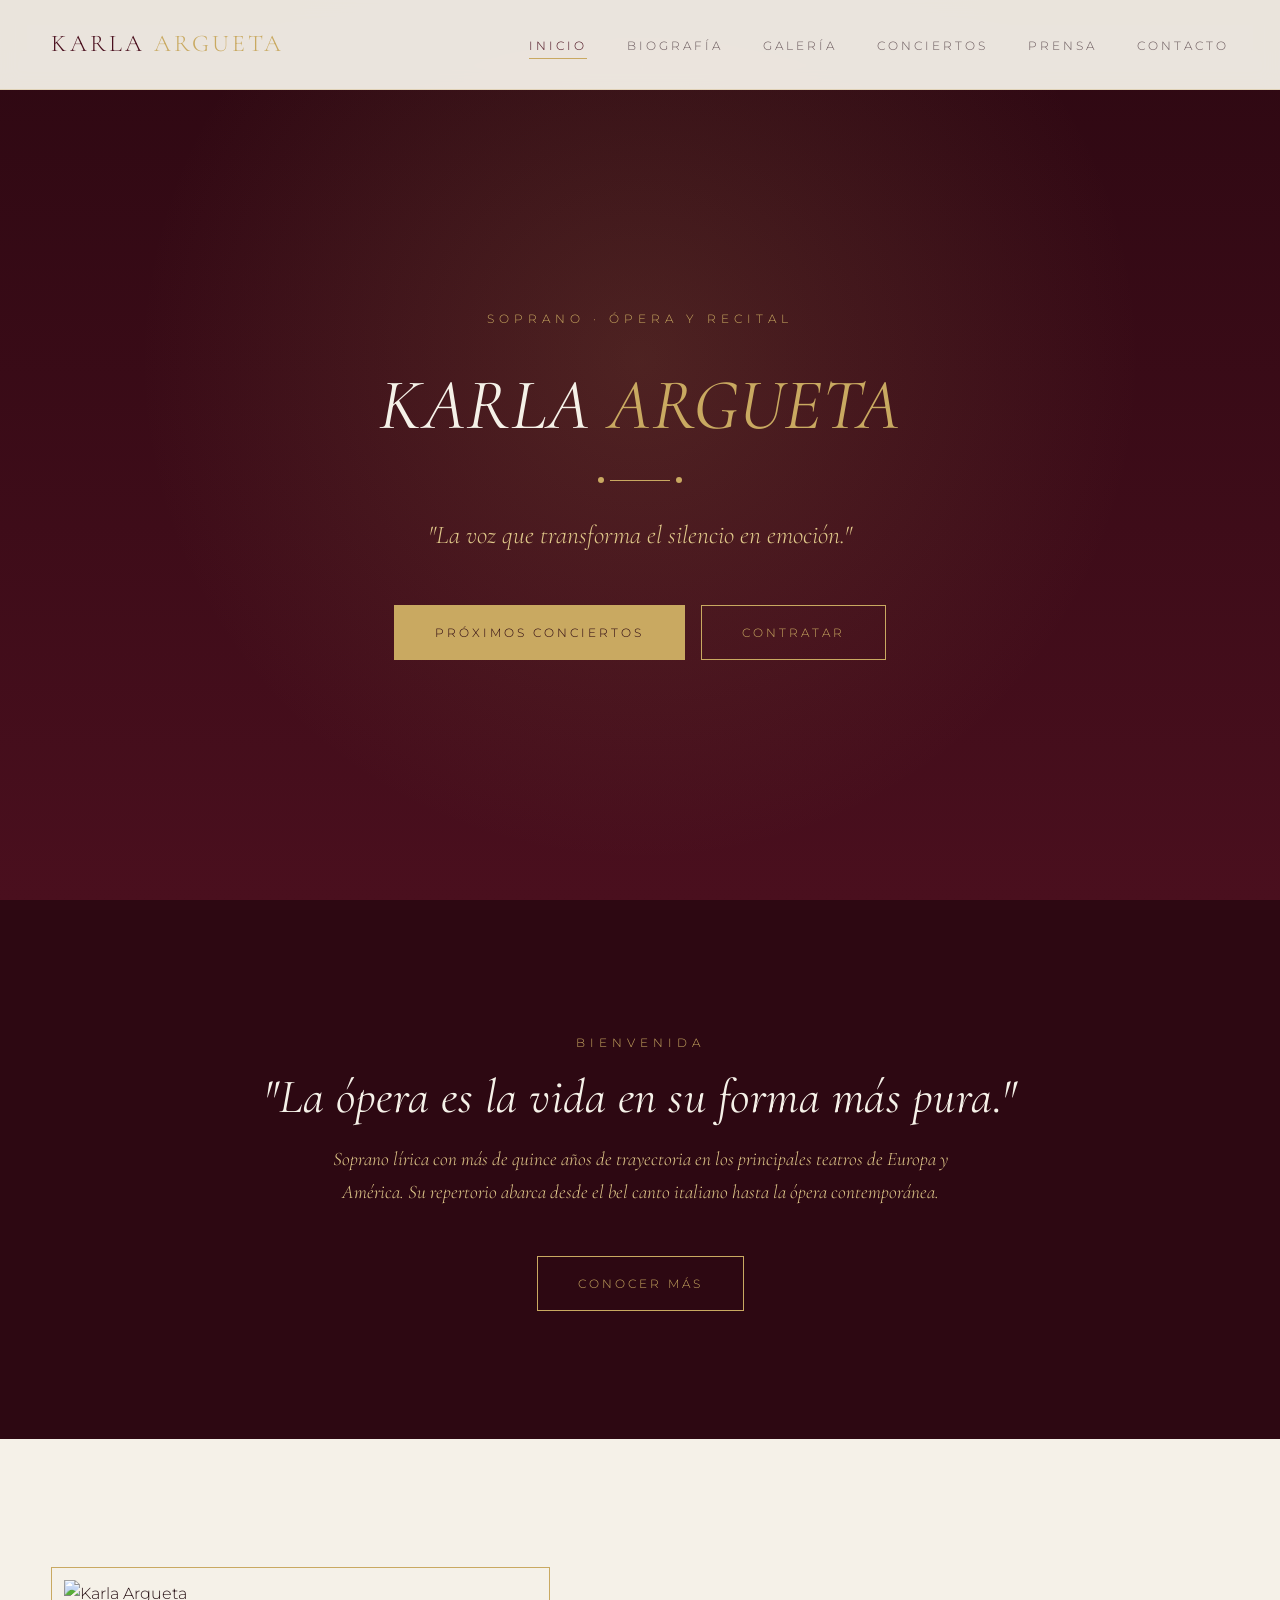
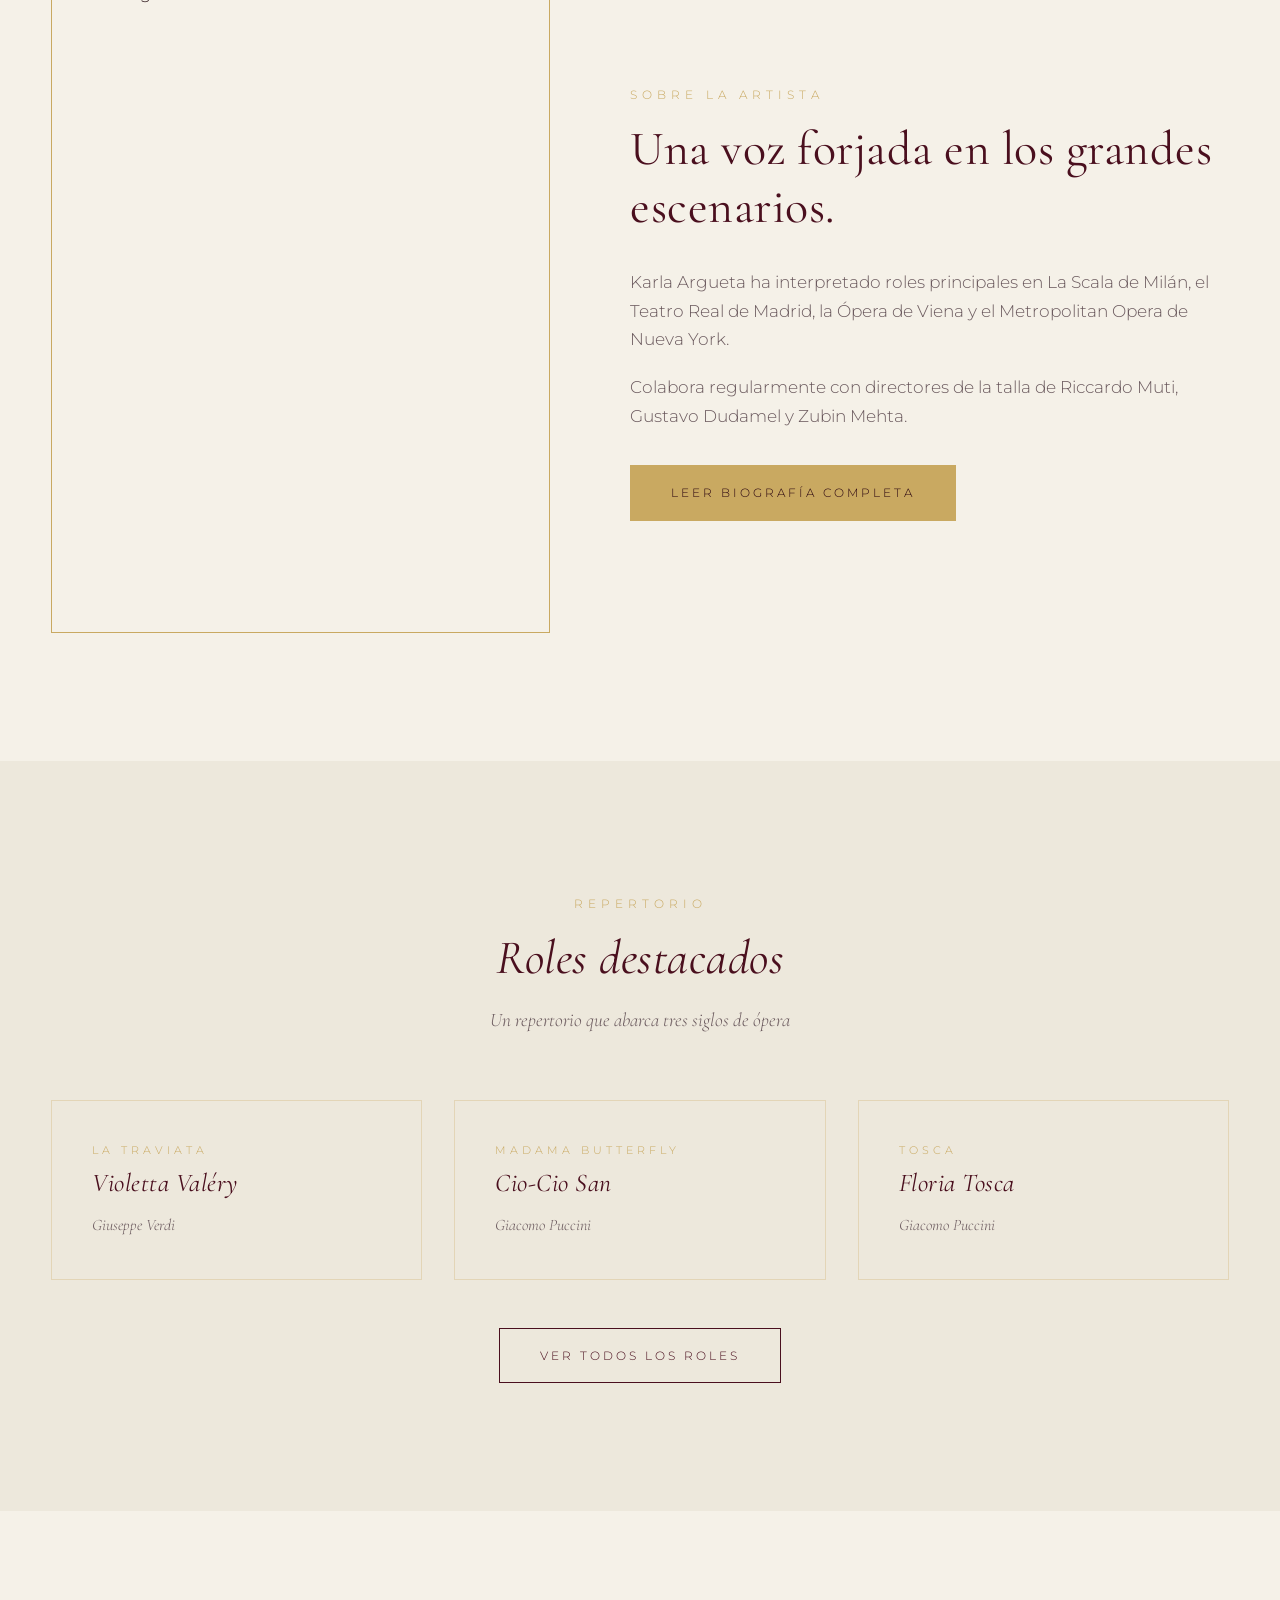
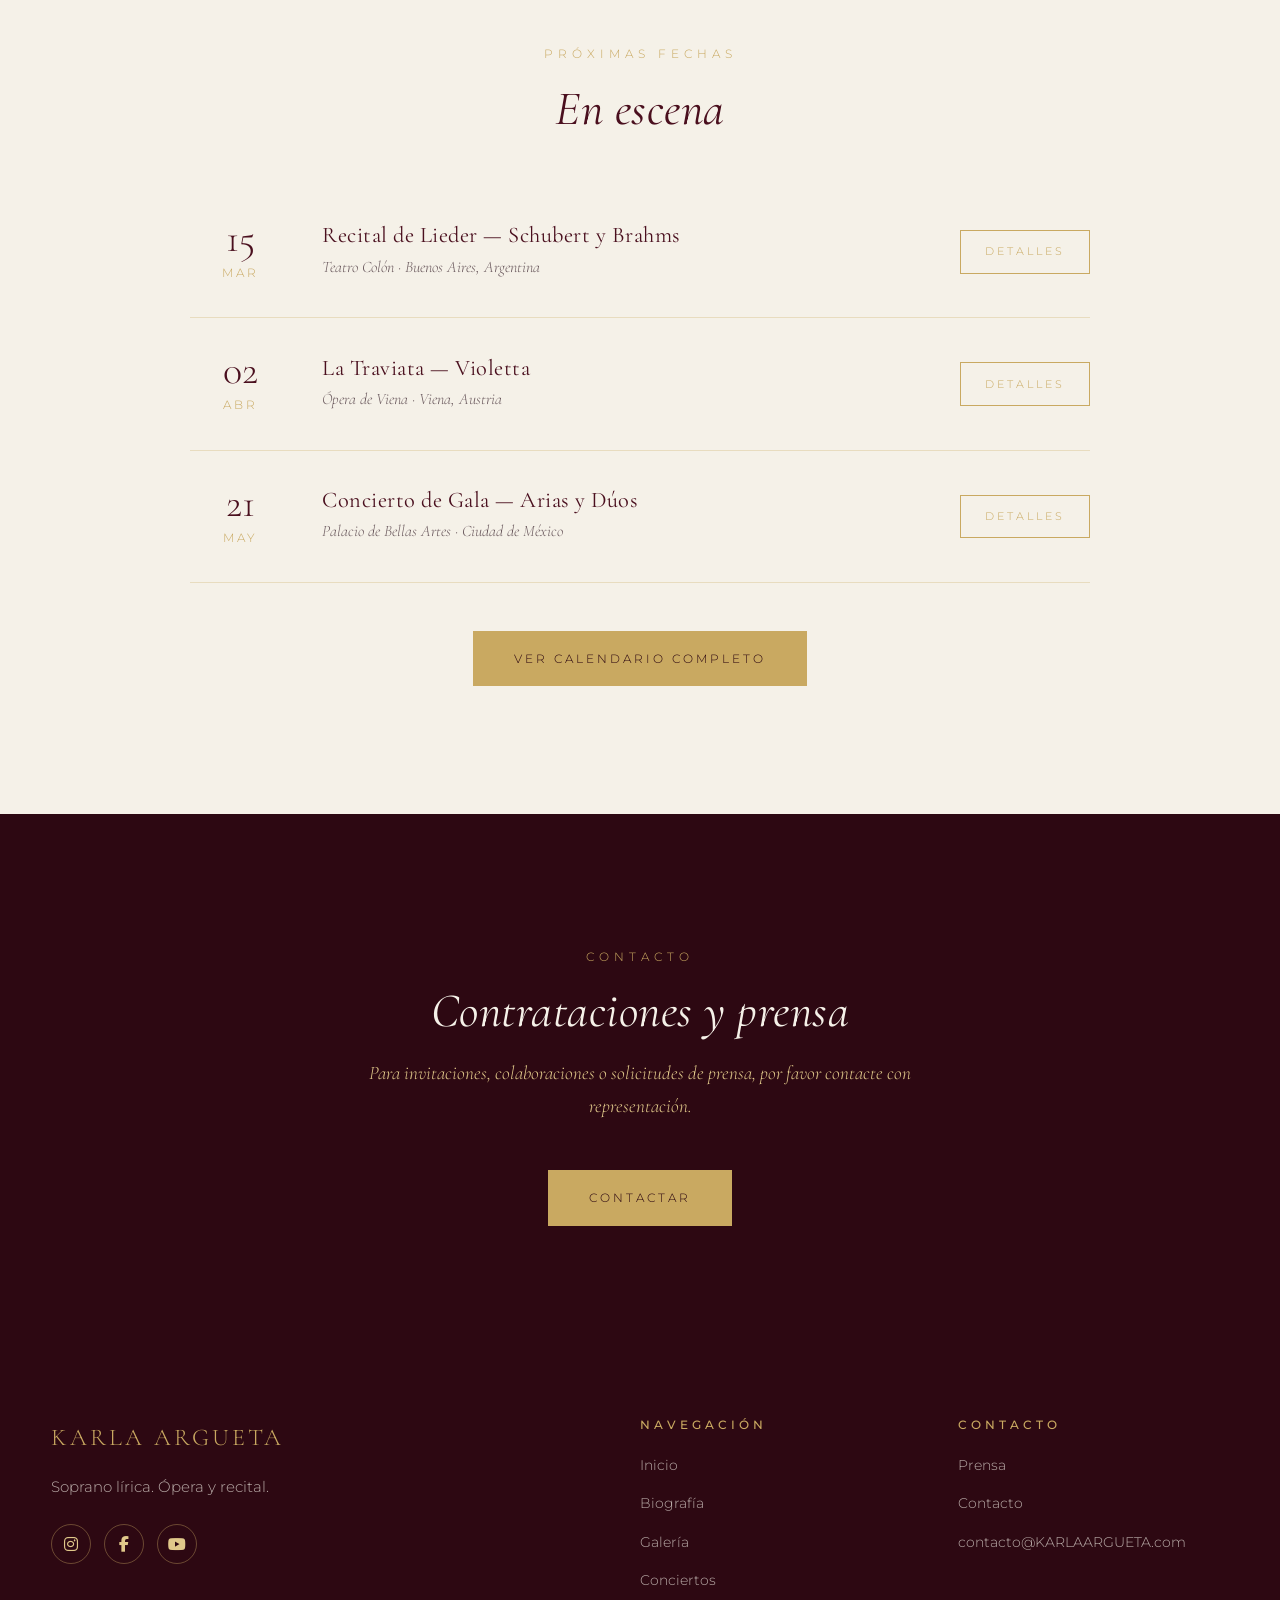
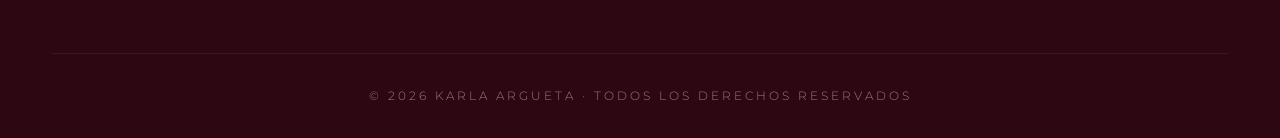
==== index.html @ 6926a030 "started draft for design chosen by client" ====
<!doctype html>
<html lang="es">
  <head>
    <meta charset="UTF-8" />
    <meta name="viewport" content="width=device-width, initial-scale=1.0" />
    <title>Karla Argueta — Soprano</title>
    <meta
      name="description"
      content="Sitio oficial de Karla Argueta, soprano lírica. Biografía, próximos conciertos, galería y contacto."
    />
    <link
      rel="icon"
      href="data:image/svg+xml,%3Csvg xmlns='http://www.w3.org/2000/svg' viewBox='0 0 100 100'%3E%3Ctext y='.9em' font-size='90'%3E🎭%3C/text%3E%3C/svg%3E"
    />
    <link rel="preconnect" href="https://fonts.googleapis.com" />
    <link rel="preconnect" href="https://fonts.gstatic.com" crossorigin />
    <link
      href="https://fonts.googleapis.com/css2?family=Cormorant+Garamond:ital,wght@0,300;0,400;0,500;0,600;1,400&family=Montserrat:wght@300;400;500;600&display=swap"
      rel="stylesheet"
    />
    <link
      rel="stylesheet"
      href="https://cdnjs.cloudflare.com/ajax/libs/font-awesome/6.5.1/css/all.min.css"
    />
    <link rel="stylesheet" href="/css/style.css" />
  </head>
  <body>
    <header class="header" id="header">
      <div class="container header-inner">
        <a href="index.html" class="logo">
          KARLA
          <span>ARGUETA</span>
        </a>
        <nav class="nav" id="nav">
          <ul>
            <li><a href="index.html" class="active">Inicio</a></li>
            <li><a href="biography.html">Biografía</a></li>
            <li><a href="gallery.html">Galería</a></li>
            <li><a href="concerts.html">Conciertos</a></li>
            <li><a href="press.html">Prensa</a></li>
            <li><a href="contact.html">Contacto</a></li>
          </ul>
        </nav>
        <button class="hamburger" id="hamburger" aria-label="Menú">
          <span></span>
          <span></span>
          <span></span>
        </button>
      </div>
    </header>

    <section class="hero">
      <div class="hero-content">
        <span class="eyebrow">Soprano · Ópera y Recital</span>
        <h1>
          KARLA
          <span>ARGUETA</span>
        </h1>
        <div class="divider"></div>
        <p class="tagline">"La voz que transforma el silencio en emoción."</p>
        <div class="hero-buttons">
          <a href="concerts.html" class="btn btn-primary">
            Próximos conciertos
          </a>
          <a href="contact.html" class="btn btn-outline">Contratar</a>
        </div>
      </div>
    </section>

    <section class="section section-dark">
      <div class="container">
        <div style="text-align: center;">
          <span class="eyebrow fade-in">Bienvenida</span>
          <h2
            class="section-title fade-in"
            style="color: var(--cream); font-style: italic;"
          >
            "La ópera es la vida en su forma más pura."
          </h2>
          <p
            class="section-subtitle fade-in"
            style="color: var(--gold-light); margin: 1rem auto 3rem;"
          >
            Soprano lírica con más de quince años de trayectoria en los
            principales teatros de Europa y América. Su repertorio abarca desde
            el bel canto italiano hasta la ópera contemporánea.
          </p>
          <a href="biography.html" class="btn btn-outline fade-in">
            Conocer más
          </a>
        </div>
      </div>
    </section>

    <section class="section">
      <div class="container bio-grid">
        <div class="bio-photo fade-in">
          <img src="/images/opera/KARLA-portrait.jpg" alt="Karla Argueta" />
        </div>
        <div class="bio-text fade-in">
          <span class="eyebrow">Sobre la artista</span>
          <h2>Una voz forjada en los grandes escenarios.</h2>
          <p>
            Karla Argueta ha interpretado roles principales en La Scala de
            Milán, el Teatro Real de Madrid, la Ópera de Viena y el Metropolitan
            Opera de Nueva York.
          </p>
          <p>
            Colabora regularmente con directores de la talla de Riccardo Muti,
            Gustavo Dudamel y Zubin Mehta.
          </p>
          <a
            href="biography.html"
            class="btn btn-primary"
            style="margin-top: 1rem;"
          >
            Leer biografía completa
          </a>
        </div>
      </div>
    </section>

    <section class="section section-alt">
      <div class="container">
        <div style="text-align: center;">
          <span class="eyebrow fade-in">Repertorio</span>
          <h2
            class="section-title fade-in"
            style="color: var(--wine); font-style: italic;"
          >
            Roles destacados
          </h2>
          <p class="section-subtitle fade-in" style="margin: 1rem auto 4rem;">
            Un repertorio que abarca tres siglos de ópera
          </p>
        </div>
        <div class="roles-grid">
          <div class="role-card fade-in" style="background: transparent;">
            <div class="opera">La Traviata</div>
            <h3 style="color: var(--wine);">Violetta Valéry</h3>
            <div class="composer" style="color: var(--text-dim);">
              Giuseppe Verdi
            </div>
          </div>
          <div class="role-card fade-in" style="background: transparent;">
            <div class="opera">Madama Butterfly</div>
            <h3 style="color: var(--wine);">Cio-Cio San</h3>
            <div class="composer" style="color: var(--text-dim);">
              Giacomo Puccini
            </div>
          </div>
          <div class="role-card fade-in" style="background: transparent;">
            <div class="opera">Tosca</div>
            <h3 style="color: var(--wine);">Floria Tosca</h3>
            <div class="composer" style="color: var(--text-dim);">
              Giacomo Puccini
            </div>
          </div>
        </div>
        <div style="text-align: center; margin-top: 3rem;">
          <a
            href="biography.html"
            class="btn btn-outline"
            style="color: var(--wine); border-color: var(--wine);"
          >
            Ver todos los roles
          </a>
        </div>
      </div>
    </section>

    <section class="section">
      <div class="container">
        <div style="text-align: center;">
          <span class="eyebrow fade-in">Próximas fechas</span>
          <h2
            class="section-title fade-in"
            style="color: var(--wine); font-style: italic;"
          >
            En escena
          </h2>
        </div>
        <div class="concert-list" style="margin-top: 3rem;">
          <div class="concert-item fade-in">
            <div class="concert-date">
              <span class="day">15</span>
              <span class="month">Mar</span>
            </div>
            <div class="concert-info">
              <h3>Recital de Lieder — Schubert y Brahms</h3>
              <div class="venue">Teatro Colón · Buenos Aires, Argentina</div>
            </div>
            <a href="concerts.html" class="btn btn-outline">Detalles</a>
          </div>
          <div class="concert-item fade-in">
            <div class="concert-date">
              <span class="day">02</span>
              <span class="month">Abr</span>
            </div>
            <div class="concert-info">
              <h3>La Traviata — Violetta</h3>
              <div class="venue">Ópera de Viena · Viena, Austria</div>
            </div>
            <a href="concerts.html" class="btn btn-outline">Detalles</a>
          </div>
          <div class="concert-item fade-in">
            <div class="concert-date">
              <span class="day">21</span>
              <span class="month">May</span>
            </div>
            <div class="concert-info">
              <h3>Concierto de Gala — Arias y Dúos</h3>
              <div class="venue">
                Palacio de Bellas Artes · Ciudad de México
              </div>
            </div>
            <a href="concerts.html" class="btn btn-outline">Detalles</a>
          </div>
        </div>
        <div style="text-align: center; margin-top: 3rem;">
          <a href="concerts.html" class="btn btn-primary">
            Ver calendario completo
          </a>
        </div>
      </div>
    </section>

    <section class="section section-dark">
      <div class="container" style="text-align: center;">
        <span class="eyebrow fade-in">Contacto</span>
        <h2
          class="section-title fade-in"
          style="color: var(--cream); font-style: italic;"
        >
          Contrataciones y prensa
        </h2>
        <p
          class="section-subtitle fade-in"
          style="color: var(--gold-light); margin: 1rem auto 3rem;"
        >
          Para invitaciones, colaboraciones o solicitudes de prensa, por favor
          contacte con representación.
        </p>
        <a href="contact.html" class="btn btn-primary fade-in">Contactar</a>
      </div>
    </section>

    <footer class="footer">
      <div class="container">
        <div class="footer-grid">
          <div class="footer-brand">
            <a href="index.html" class="logo">
              KARLA
              <span>ARGUETA</span>
            </a>
            <p>Soprano lírica. Ópera y recital.</p>
            <div class="social-icons">
              <a href="#" aria-label="Instagram">
                <i class="fab fa-instagram"></i>
              </a>
              <a href="#" aria-label="Facebook">
                <i class="fab fa-facebook-f"></i>
              </a>
              <a href="#" aria-label="YouTube">
                <i class="fab fa-youtube"></i>
              </a>
            </div>
          </div>
          <div>
            <h4>Navegación</h4>
            <ul class="footer-links">
              <li><a href="index.html">Inicio</a></li>
              <li><a href="biography.html">Biografía</a></li>
              <li><a href="gallery.html">Galería</a></li>
              <li><a href="concerts.html">Conciertos</a></li>
            </ul>
          </div>
          <div>
            <h4>Contacto</h4>
            <ul class="footer-links">
              <li><a href="press.html">Prensa</a></li>
              <li><a href="contact.html">Contacto</a></li>
              <li>
                <a href="mailto:contacto@KARLAARGUETA.com">
                  contacto@KARLAARGUETA.com
                </a>
              </li>
            </ul>
          </div>
        </div>
        <div class="footer-bottom">
          © 2026 Karla Argueta · Todos los derechos reservados
        </div>
      </div>
    </footer>

    <script src="/js/script.js"></script>
  </body>
</html>
---- css/style.css ----
/* ---------- Reset & Base ---------- */
*,
*::before,
*::after {
  box-sizing: border-box;
  margin: 0;
  padding: 0;
}
:root {
  --wine: #4a0f1e;
  --wine-dark: #2d0812;
  --wine-light: #6b1b2c;
  --gold: #c9a961;
  --gold-light: #e0c88a;
  --cream: #f5f1e8;
  --cream-alt: #ede8dc;
  --text: #2a1418;
  --text-dim: #6b5a5e;
  --serif: "Cormorant Garamond", Georgia, serif;
  --sans: "Montserrat", sans-serif;
  --max: 1200px;
  --transition: 0.4s cubic-bezier(0.2, 0.7, 0.2, 1);
}
html {
  scroll-behavior: smooth;
}
body {
  font-family: var(--sans);
  color: var(--text);
  background: var(--cream);
  line-height: 1.7;
  font-weight: 300;
  overflow-x: hidden;
  -webkit-font-smoothing: antialiased;
}
h1,
h2,
h3,
h4 {
  font-family: var(--serif);
  font-weight: 400;
  letter-spacing: 0.5px;
  line-height: 1.2;
}
h1 {
  font-size: clamp(2.5rem, 6vw, 4.5rem);
}
h2 {
  font-size: clamp(2rem, 4vw, 3rem);
}
h3 {
  font-size: clamp(1.3rem, 2vw, 1.6rem);
}
a {
  color: inherit;
  text-decoration: none;
}
img {
  max-width: 100%;
  display: block;
}
button {
  font-family: inherit;
  cursor: pointer;
  border: none;
  background: none;
  color: inherit;
} /* ---------- Utilities ---------- */
.container {
  width: 92%;
  max-width: var(--max);
  margin: 0 auto;
}
.gold {
  color: var(--gold);
}
.eyebrow {
  font-family: var(--sans);
  font-size: 0.75rem;
  letter-spacing: 5px;
  text-transform: uppercase;
  color: var(--gold);
  margin-bottom: 1rem;
  display: inline-block;
}
.section-title {
  margin-bottom: 1rem;
}
.section-subtitle {
  color: var(--text-dim);
  max-width: 640px;
  margin-bottom: 3rem;
  font-family: var(--serif);
  font-style: italic;
  font-size: 1.2rem;
} /* ---------- Buttons
---------- */
.btn {
  display: inline-block;
  padding: 1rem 2.5rem;
  font-family: var(--sans);
  font-size: 0.78rem;
  letter-spacing: 3px;
  text-transform: uppercase;
  transition: all var(--transition);
  border: 1px solid var(--gold);
  cursor: pointer;
}
.btn-primary {
  background: var(--gold);
  color: var(--wine-dark);
}
.btn-primary:hover {
  background: transparent;
  color: var(--gold);
}
.btn-outline {
  color: var(--gold);
  background: transparent;
}
.btn-outline:hover {
  background: var(--gold);
  color: var(--wine-dark);
}
.btn-sm {
  padding: 0.7rem 1.5rem;
  font-size: 0.7rem;
  letter-spacing: 2px;
} /* ---------- Header
---------- */
.header {
  position: fixed;
  top: 0;
  left: 0;
  right: 0;
  z-index: 100;
  padding: 1.5rem 0;
  background: rgba(245, 241, 232, 0.95);
  backdrop-filter: blur(10px);
  border-bottom: 1px solid rgba(201, 169, 97, 0.3);
  transition: all var(--transition);
}
.header.scrolled {
  padding: 1rem 0;
  box-shadow: 0 2px 20px rgba(74, 15, 30, 0.1);
}
.header-inner {
  display: flex;
  justify-content: space-between;
  align-items: center;
  gap: 2rem;
}
.logo {
  font-family: var(--serif);
  font-size: 1.5rem;
  color: var(--wine);
  letter-spacing: 3px;
  flex-shrink: 0;
}
.logo span {
  color: var(--gold);
}
.nav ul {
  display: flex;
  gap: 2.5rem;
  list-style: none;
  align-items: center;
}
.nav a {
  font-size: 0.75rem;
  letter-spacing: 3px;
  text-transform: uppercase;
  color: var(--text-dim);
  transition: color var(--transition);
  position: relative;
}
.nav a:hover,
.nav a.active {
  color: var(--wine);
}
.nav a.active::after {
  content: "";
  position: absolute;
  bottom: -6px;
  left: 0;
  right: 0;
  height: 1px;
  background: var(--gold);
}
.hamburger {
  display: none;
  flex-direction: column;
  gap: 5px;
  padding: 0.5rem;
  z-index: 110;
}
.hamburger span {
  width: 26px;
  height: 2px;
  background: var(--wine);
  transition: all var(--transition);
}
.hamburger.open span:nth-child(1) {
  transform: translateY(7px) rotate(45deg);
}
.hamburger.open span:nth-child(2) {
  opacity: 0;
}
.hamburger.open span:nth-child(3) {
  transform: translateY(-7px) rotate(-45deg);
} /* ---------- Hero ---------- */
.hero {
  min-height: 100vh;
  display: flex;
  align-items: center;
  justify-content: center;
  text-align: center;
  position: relative;
  overflow: hidden;
  background: linear-gradient(180deg, var(--wine-dark) 0%, var(--wine) 100%);
  padding: 8rem 2rem 4rem;
}
.hero::before {
  content: "";
  position: absolute;
  inset: 0;
  background-image: radial-gradient(
    circle at 50% 40%,
    rgba(201, 169, 97, 0.15) 0%,
    transparent 60%
  );
}
.hero-content {
  position: relative;
  z-index: 2;
  max-width: 900px;
  color: var(--cream);
}
.hero .eyebrow {
  margin-bottom: 2rem;
}
.hero h1 {
  color: var(--cream);
  margin-bottom: 1.5rem;
  font-style: italic;
}
.hero h1 span {
  color: var(--gold);
}
.hero .tagline {
  font-family: var(--serif);
  font-style: italic;
  font-size: clamp(1.2rem, 2vw, 1.6rem);
  color: var(--gold-light);
  margin-bottom: 3rem;
}
.divider {
  width: 60px;
  height: 1px;
  background: var(--gold);
  margin: 2rem auto;
  position: relative;
}
.divider::before,
.divider::after {
  content: "";
  position: absolute;
  top: -3px;
  width: 6px;
  height: 6px;
  background: var(--gold);
  border-radius: 50%;
}
.divider::before {
  left: -12px;
}
.divider::after {
  right: -12px;
}
.hero-buttons {
  display: flex;
  gap: 1rem;
  justify-content: center;
  flex-wrap: wrap;
  margin-top: 2rem;
} /* ---------- Page Hero (inner pages) ---------- */
.page-hero {
  padding: 12rem 2rem 6rem;
  background: linear-gradient(180deg, var(--wine-dark) 0%, var(--wine) 100%);
  text-align: center;
  color: var(--cream);
  position: relative;
}
.page-hero::before {
  content: "";
  position: absolute;
  inset: 0;
  background-image: radial-gradient(
    circle at 50% 60%,
    rgba(201, 169, 97, 0.12) 0%,
    transparent 60%
  );
}
.page-hero-content {
  position: relative;
  z-index: 2;
}
.page-hero h1 {
  color: var(--cream);
  font-style: italic;
  margin-bottom: 1rem;
}
.page-hero .page-subtitle {
  font-family: var(--serif);
  font-style: italic;
  font-size: 1.3rem;
  color: var(--gold-light);
} /* ----------
Sections ---------- */
.section {
  padding: 8rem 0;
}
.section-alt {
  background: var(--cream-alt);
}
.section-dark {
  background: var(--wine-dark);
  color: var(--cream);
}
.section-dark h2 {
  color: var(--cream);
}
.section-dark .section-subtitle {
  color: var(--gold-light);
} /* ---------- Bio ---------- */
.bio-grid {
  display: grid;
  grid-template-columns: 1fr 1.2fr;
  gap: 5rem;
  align-items: center;
}
.bio-photo {
  position: relative;
}
.bio-photo img {
  width: 100%;
  aspect-ratio: 3/4;
  object-fit: cover;
  border: 1px solid var(--gold);
  padding: 12px;
  background: transparent;
}
.bio-text h2 {
  color: var(--wine);
  margin-bottom: 2rem;
}
.bio-text p {
  color: var(--text-dim);
  margin-bottom: 1.2rem;
  font-size: 1.05rem;
}
.bio-text p strong {
  color: var(--text);
  font-weight: 500;
}
.bio-signature {
  font-family: var(--serif);
  font-style: italic;
  font-size: 1.8rem;
  color: var(--wine);
  margin-top: 2rem;
}
/* ---------- Roles Grid ---------- */
.roles-grid {
  display: grid;
  grid-template-columns: repeat(auto-fit, minmax(280px, 1fr));
  gap: 2rem;
}
.role-card {
  padding: 2.5rem;
  border: 1px solid rgba(201, 169, 97, 0.3);
  transition: all var(--transition);
  background: rgba(45, 8, 18, 0.3);
}
.role-card:hover {
  border-color: var(--gold);
  background: rgba(201, 169, 97, 0.08);
}
.role-card .opera {
  font-size: 0.7rem;
  letter-spacing: 4px;
  text-transform: uppercase;
  color: var(--gold);
  margin-bottom: 0.5rem;
}
.role-card h3 {
  color: var(--cream);
  font-size: 1.6rem;
  margin-bottom: 0.8rem;
  font-style: italic;
}
.role-card .composer {
  color: var(--gold-light);
  font-family: var(--serif);
  font-style: italic;
  font-size: 1rem;
} /* ----------
Concerts ---------- */
.concert-list {
  max-width: 900px;
  margin: 0 auto;
}
.concert-item {
  display: grid;
  grid-template-columns: 100px 1fr auto;
  gap: 2rem;
  padding: 2rem 0;
  border-bottom: 1px solid rgba(201, 169, 97, 0.3);
  align-items: center;
}
.concert-date {
  text-align: center;
}
.concert-date .day {
  font-family: var(--serif);
  font-size: 2.5rem;
  color: var(--wine);
  line-height: 1;
  display: block;
}
.concert-date .month {
  font-size: 0.75rem;
  letter-spacing: 3px;
  text-transform: uppercase;
  color: var(--gold);
}
.concert-info h3 {
  color: var(--wine);
  font-size: 1.4rem;
  margin-bottom: 0.3rem;
}
.concert-info .venue {
  color: var(--text-dim);
  font-family: var(--serif);
  font-style: italic;
  font-size: 1rem;
}
.concert-item .btn {
  padding: 0.7rem 1.5rem;
  font-size: 0.7rem;
} /* ---------- Gallery ---------- */
.gallery-grid {
  display: grid;
  grid-template-columns: repeat(auto-fill, minmax(280px, 1fr));
  gap: 1rem;
}
.gallery-item {
  overflow: hidden;
  position: relative;
  cursor: pointer;
  aspect-ratio: 4/3;
}
.gallery-item img {
  width: 100%;
  height: 100%;
  object-fit: cover;
  transition: transform 0.7s ease;
}
.gallery-item:hover img {
  transform: scale(1.05);
}
.gallery-item::after {
  content: "";
  position: absolute;
  inset: 0;
  background: linear-gradient(180deg, transparent 60%, rgba(45, 8, 18, 0.7));
  opacity: 0;
  transition: opacity var(--transition);
}
.gallery-item:hover::after {
  opacity: 1;
} /* ---------- Press ---------- */
.press-list {
  max-width: 900px;
  margin: 0 auto;
}
.press-item {
  padding: 2.5rem 0;
  border-bottom: 1px solid rgba(201, 169, 97, 0.3);
}
.press-item:first-child {
  border-top: 1px solid rgba(201, 169, 97, 0.3);
}
.press-meta {
  display: flex;
  gap: 2rem;
  margin-bottom: 1rem;
  flex-wrap: wrap;
  font-size: 0.75rem;
  letter-spacing: 3px;
  text-transform: uppercase;
}
.press-outlet {
  color: var(--gold);
}
.press-date {
  color: var(--text-dim);
}
.press-item h3 {
  color: var(--wine);
  font-size: 1.5rem;
  font-style: italic;
  margin-bottom: 1rem;
}
.press-excerpt {
  color: var(--text-dim);
  font-size: 1.05rem;
  margin-bottom: 1rem;
}
.press-link {
  color: var(--wine);
  font-size: 0.78rem;
  letter-spacing: 3px;
  text-transform: uppercase;
  border-bottom: 1px solid var(--gold);
  padding-bottom: 3px;
  transition: all var(--transition);
  display: inline-block;
}
.press-link:hover {
  color: var(--gold);
  gap: 5px;
}
.press-link::after {
  content: " →";
} /* ----------
Contact ---------- */
.contact-grid {
  display: grid;
  grid-template-columns:
    1fr
    1.3fr;
  gap: 5rem;
}
.contact-info h3 {
  color: var(--wine);
  margin-bottom: 1.5rem;
}
.contact-info p {
  color: var(--text-dim);
  margin-bottom: 2rem;
}
.contact-list {
  list-style: none;
}
.contact-list li {
  display: flex;
  align-items: flex-start;
  gap: 1rem;
  padding: 1.2rem 0;
  border-bottom: 1px solid rgba(201, 169, 97, 0.3);
}
.contact-list li i {
  color: var(--gold);
  font-size: 1.1rem;
  width: 24px;
  margin-top: 0.3rem;
}
.contact-list li strong {
  display: block;
  font-size: 0.72rem;
  letter-spacing: 3px;
  text-transform: uppercase;
  color: var(--text-dim);
  font-weight: 500;
  margin-bottom: 0.3rem;
}
.contact-list li span {
  color: var(--text);
}
.contact-form {
  background: #fff;
  padding: 3rem;
  border: 1px solid rgba(201, 169, 97, 0.3);
}
.form-group {
  margin-bottom: 1.5rem;
}
.form-group label {
  display: block;
  font-size: 0.72rem;
  letter-spacing: 3px;
  text-transform: uppercase;
  color: var(--wine);
  margin-bottom: 0.5rem;
  font-weight: 500;
}
.form-group input,
.form-group textarea,
.form-group select {
  width: 100%;
  padding: 0.9rem 1rem;
  background: var(--cream);
  border: 1px solid rgba(201, 169, 97, 0.4);
  color: var(--text);
  font-family: var(--sans);
  font-size: 0.95rem;
  transition: border-color var(--transition);
}
.form-group input:focus,
.form-group textarea:focus,
.form-group select:focus {
  outline: none;
  border-color: var(--gold);
}
.form-group textarea {
  resize: vertical;
  min-height: 140px;
}
.form-status {
  margin-top: 1rem;
  padding: 1rem;
  font-size: 0.9rem;
  display: none;
}
.form-status.success {
  display: block;
  background: rgba(201, 169, 97, 0.1);
  color: var(--wine);
  border: 1px solid var(--gold);
}
.form-status.error {
  display: block;
  background: rgba(200, 60, 60, 0.1);
  color: #a93226;
  border: 1px solid #a93226;
} /* ---------- Image Modal ---------- */
.modal {
  display: none;
  position: fixed;
  inset: 0;
  background: rgba(45, 8, 18, 0.95);
  z-index: 1000;
  align-items: center;
  justify-content: center;
  padding: 2rem;
}
.modal.active {
  display: flex;
}
.modal-content-image {
  width: 100%;
  max-width: 1100px;
  max-height: 90vh;
  position: relative;
  display: flex;
  align-items: center;
  justify-content: center;
}
.modal-content-image img {
  max-width: 100%;
  max-height: 90vh;
  object-fit: contain;
  border: 1px solid var(--gold);
}
.modal-close {
  position: absolute;
  top: -50px;
  right: 0;
  color: var(--gold);
  font-size: 1.5rem;
  cursor: pointer;
} /* ---------- Footer ---------- */
.footer {
  background: var(--wine-dark);
  color: var(--gold-light);
  padding: 4rem 0 2rem;
}
.footer-grid {
  display: grid;
  grid-template-columns: 2fr 1fr 1fr;
  gap: 3rem;
  margin-bottom: 3rem;
}
.footer-brand .logo {
  color: var(--gold);
  margin-bottom: 1rem;
  display: block;
}
.footer-brand p {
  color: var(--cream);
  opacity: 0.7;
  max-width: 320px;
  font-size: 0.95rem;
  margin-bottom: 1.5rem;
}
.footer h4 {
  color: var(--gold);
  font-family: var(--sans);
  font-size: 0.75rem;
  letter-spacing: 4px;
  text-transform: uppercase;
  margin-bottom: 1.2rem;
  font-weight: 500;
}
.footer-links {
  list-style: none;
}
.footer-links li {
  margin-bottom: 0.7rem;
}
.footer-links a {
  color: var(--cream);
  opacity: 0.7;
  font-size: 0.9rem;
  transition: all var(--transition);
}
.footer-links a:hover {
  opacity: 1;
  color: var(--gold);
}
.social-icons {
  display: flex;
  gap: 0.8rem;
  margin-top: 1rem;
}
.social-icons a {
  width: 40px;
  height: 40px;
  border: 1px solid rgba(201, 169, 97, 0.4);
  border-radius: 50%;
  display: flex;
  align-items: center;
  justify-content: center;
  color: var(--gold-light);
  transition: all var(--transition);
}
.social-icons a:hover {
  background: var(--gold);
  color: var(--wine-dark);
  border-color: var(--gold);
}
.footer-bottom {
  padding-top: 2rem;
  border-top: 1px solid rgba(201, 169, 97, 0.2);
  text-align: center;
  color: var(--cream);
  opacity: 0.5;
  font-size: 0.75rem;
  letter-spacing: 3px;
  text-transform: uppercase;
} /* ---------- Fade-in Animation ---------- */
.fade-in {
  opacity: 0;
  transform: translateY(30px);
  transition:
    opacity 0.9s ease,
    transform 0.9s ease;
}
.fade-in.visible {
  opacity: 1;
  transform: translateY(0);
} /* ---------- Responsive ---------- */
@media (max-width: 900px) {
  .hamburger {
    display: flex;
  }
  .nav {
    position: fixed;
    top: 0;
    right: -100%;
    width: 80%;
    max-width: 320px;
    height: 100vh;
    background: var(--cream);
    padding: 6rem 2rem 2rem;
    transition: right var(--transition);
    box-shadow: -10px 0 30px rgba(74, 15, 30, 0.2);
  }
  .nav.open {
    right: 0;
  }
  .nav ul {
    flex-direction: column;
    gap: 1.5rem;
    align-items: flex-start;
  }
  .nav a {
    font-size: 1rem;
  }
  .bio-grid,
  .contact-grid {
    grid-template-columns: 1fr;
    gap: 3rem;
  }
  .footer-grid {
    grid-template-columns: 1fr;
    gap: 2rem;
  }
  .concert-item {
    grid-template-columns: 1fr;
    text-align: center;
    gap: 1rem;
  }
}
@media (max-width: 560px) {
  .section {
    padding: 5rem 0;
  }
  .contact-form {
    padding: 1.5rem;
  }
  .hero-buttons {
    flex-direction: column;
    align-items: center;
  }
  .hero-buttons .btn {
    width: 100%;
    max-width: 320px;
    text-align: center;
  }
}
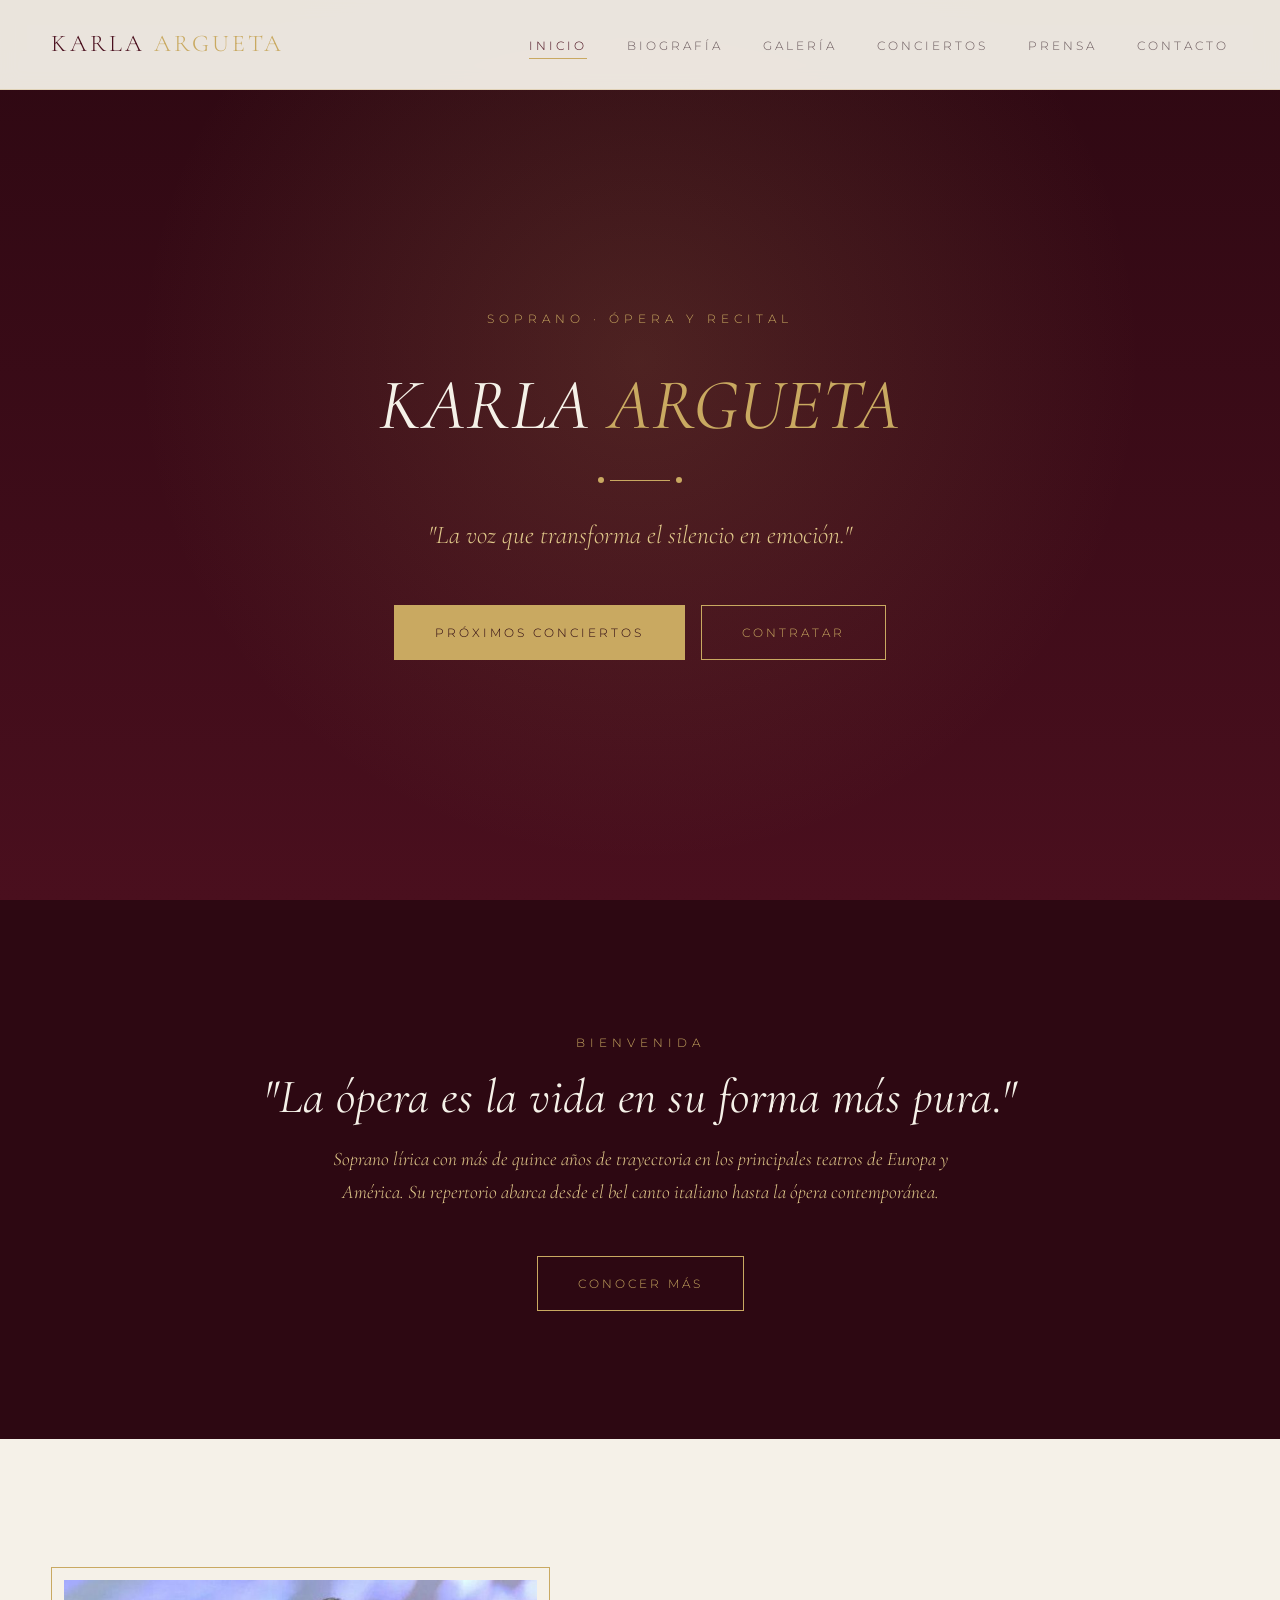
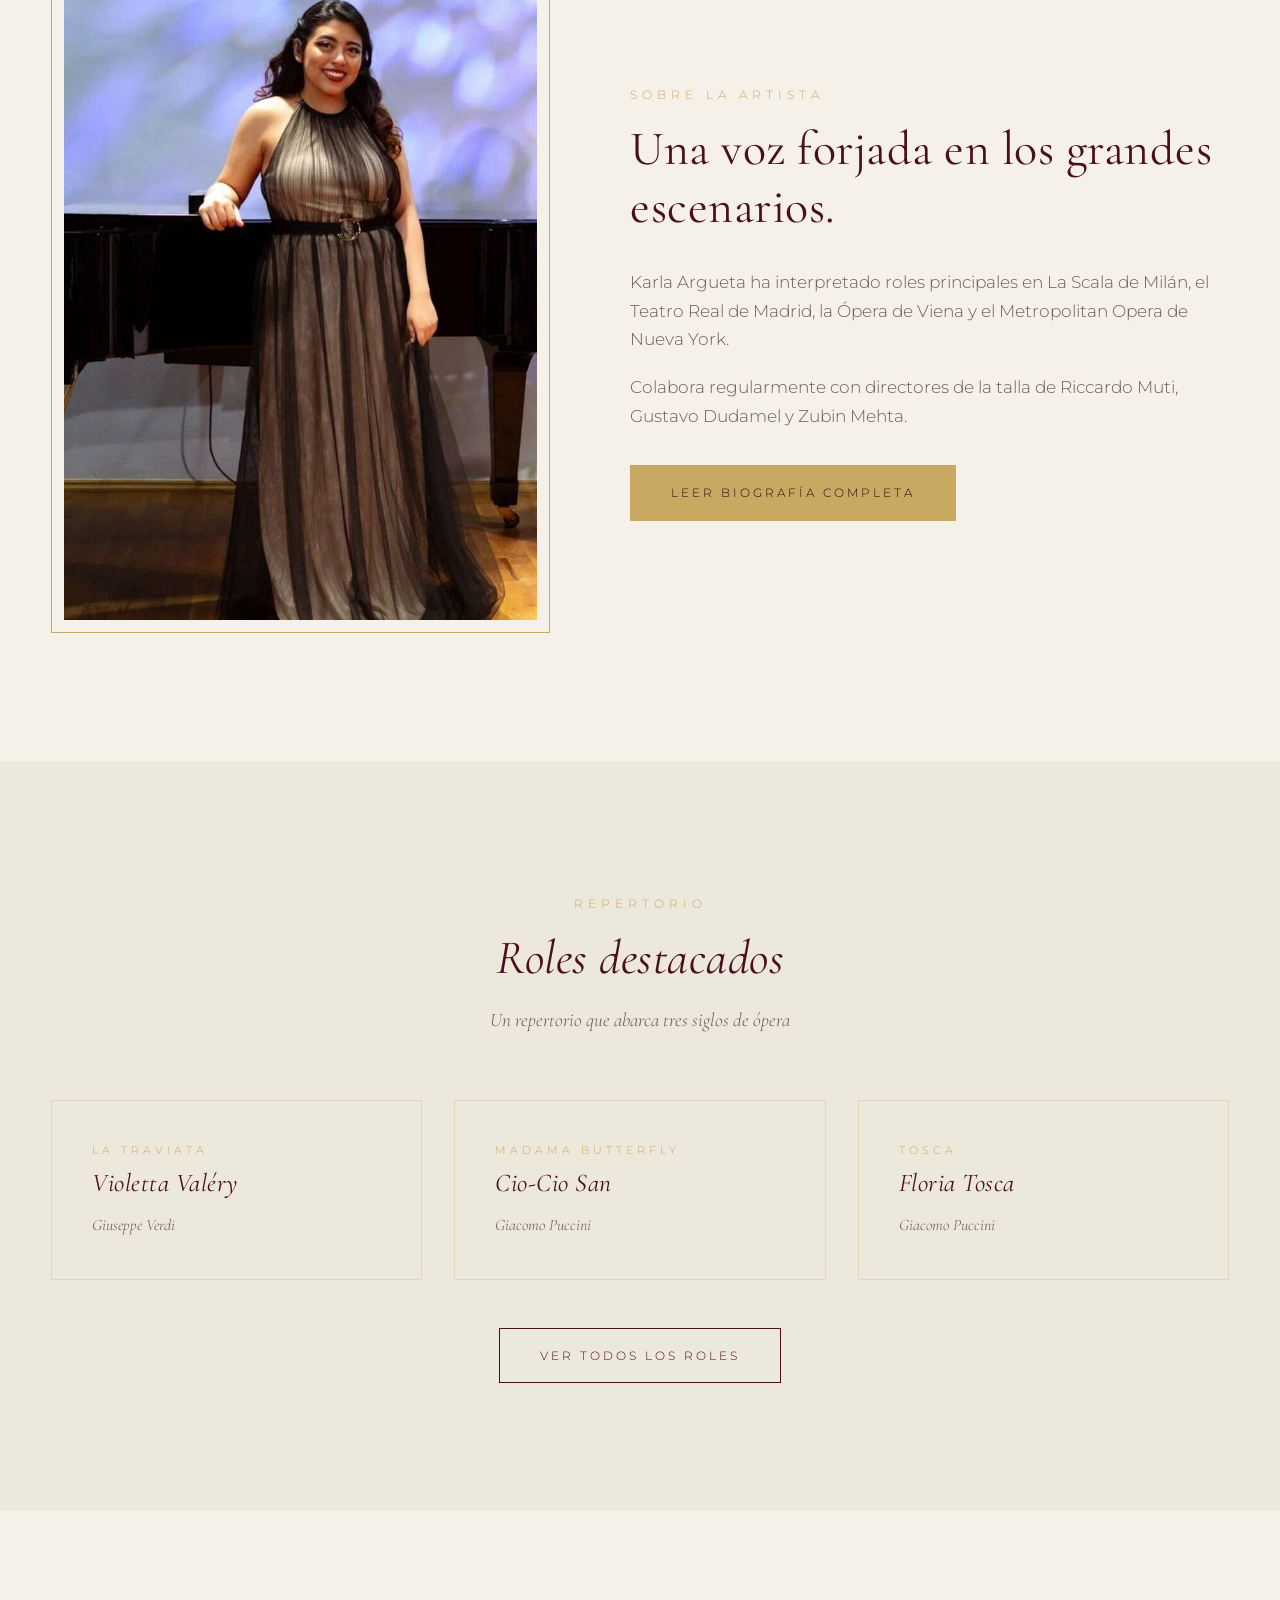
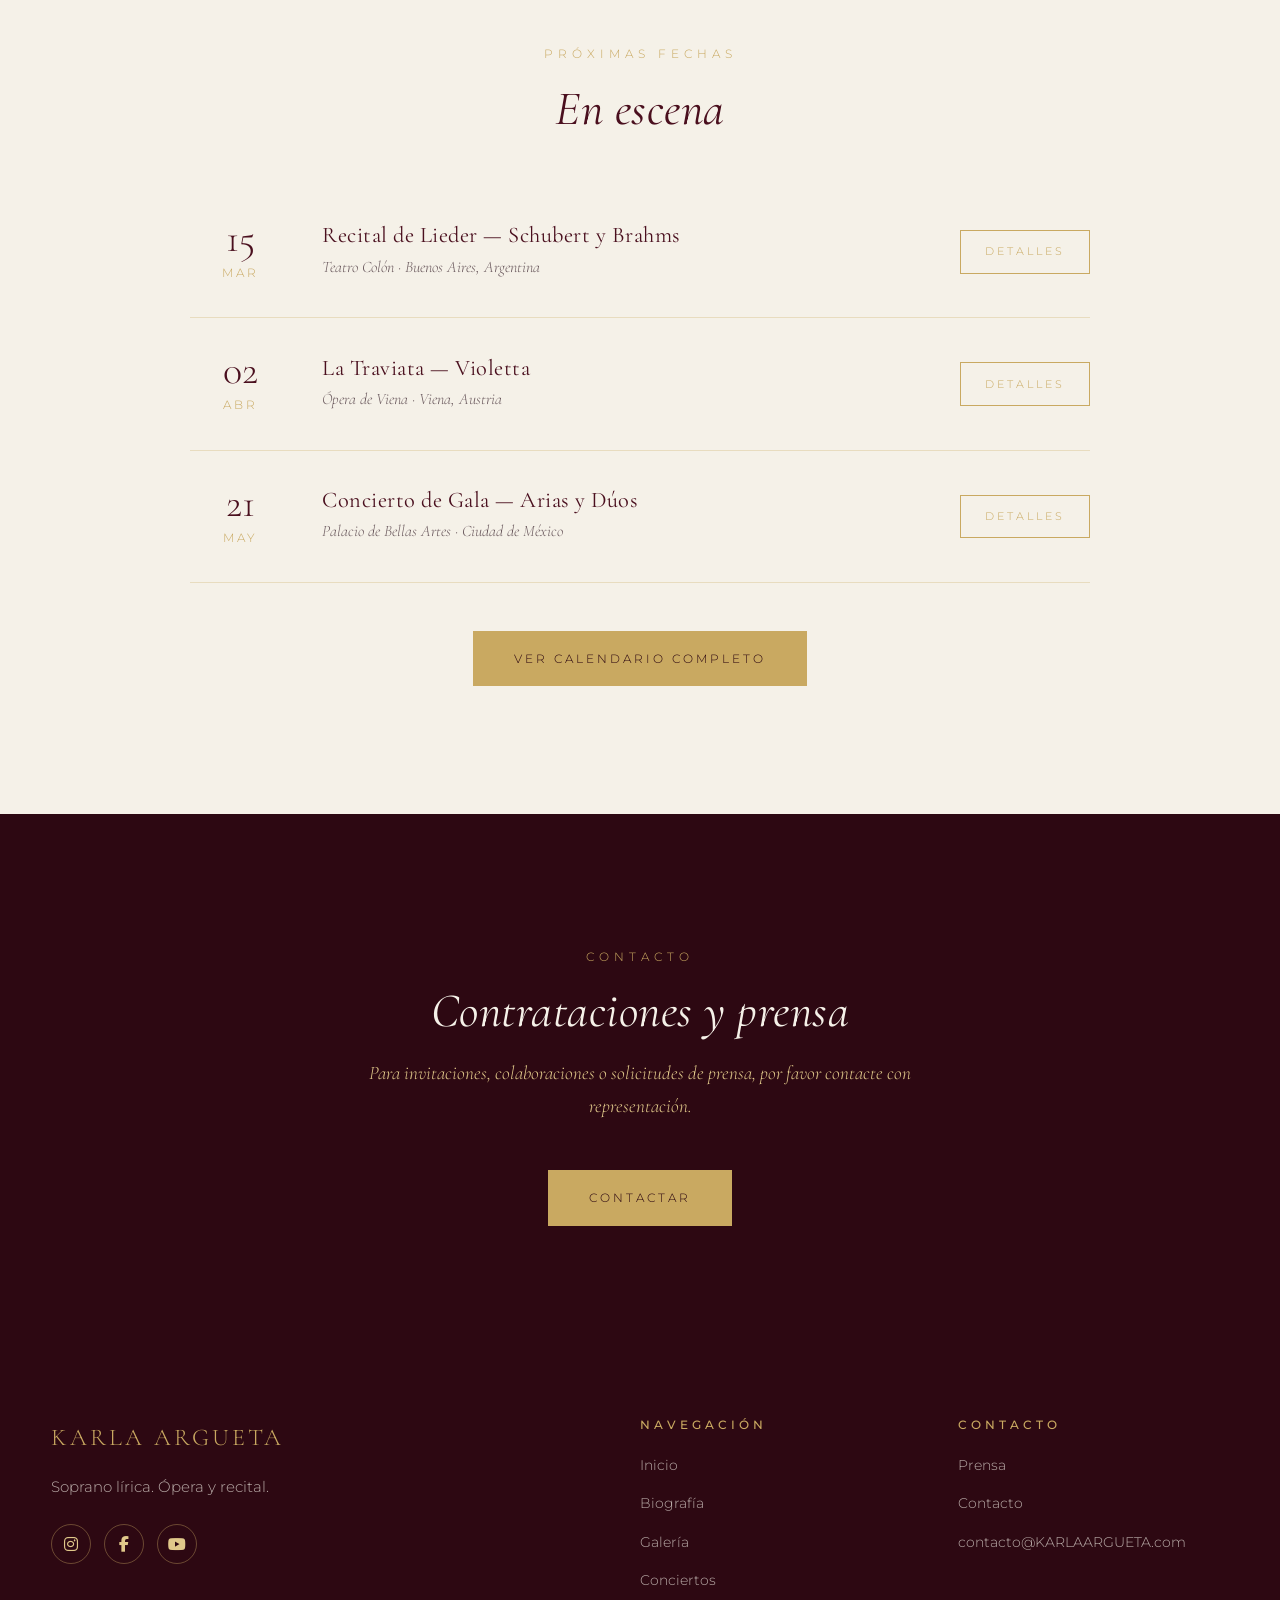
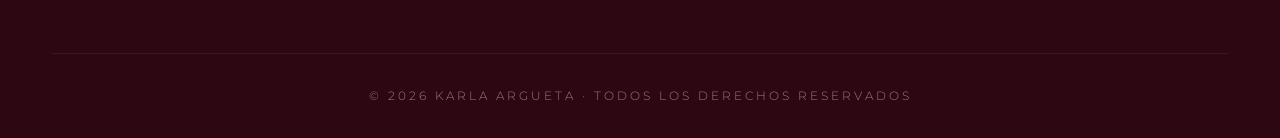
==== commit 25a7e9c0: "Add images to home page, bio page and gallery. Update bio." ====
--- a/index.html
+++ b/index.html
@@ -95,7 +95,7 @@
     <section class="section">
       <div class="container bio-grid">
         <div class="bio-photo fade-in">
-          <img src="/images/opera/KARLA-portrait.jpg" alt="Karla Argueta" />
+          <img src="/images/karla-portrait.jpg" alt="Karla Argueta" />
         </div>
         <div class="bio-text fade-in">
           <span class="eyebrow">Sobre la artista</span>
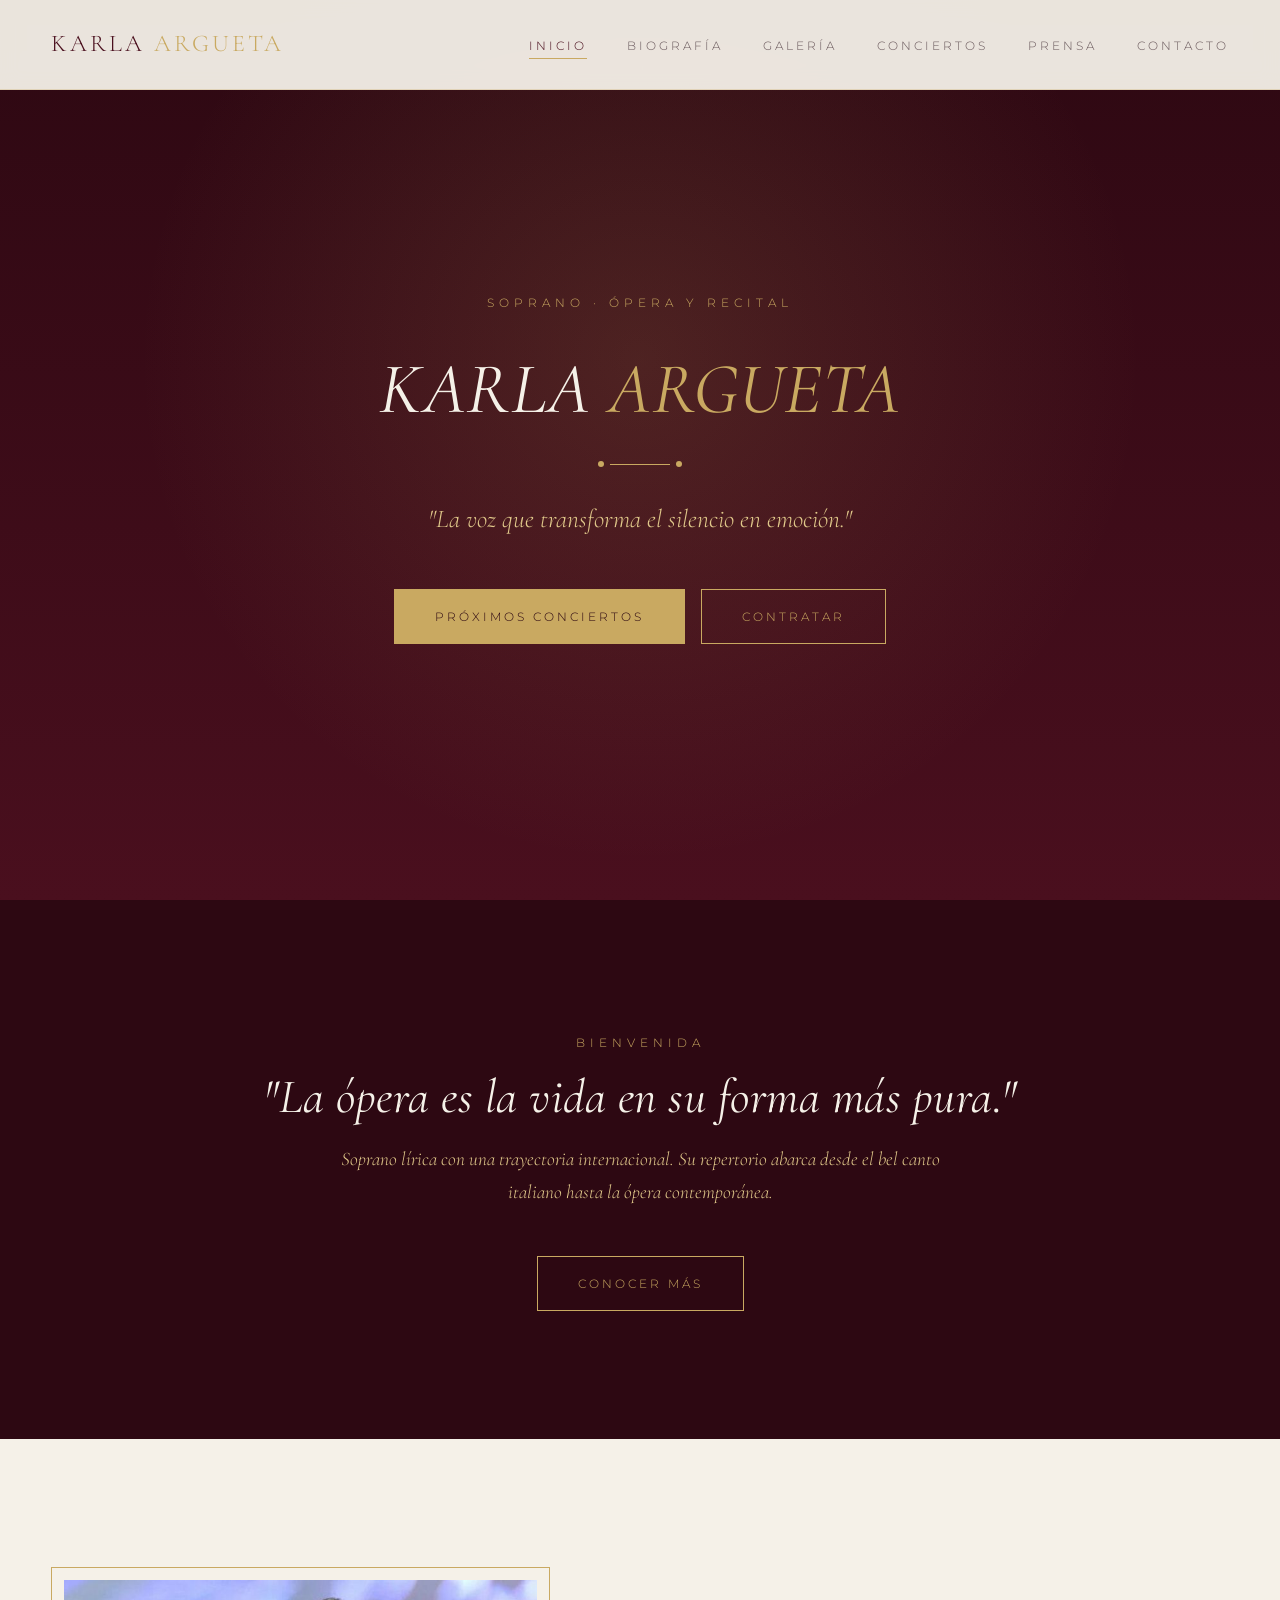
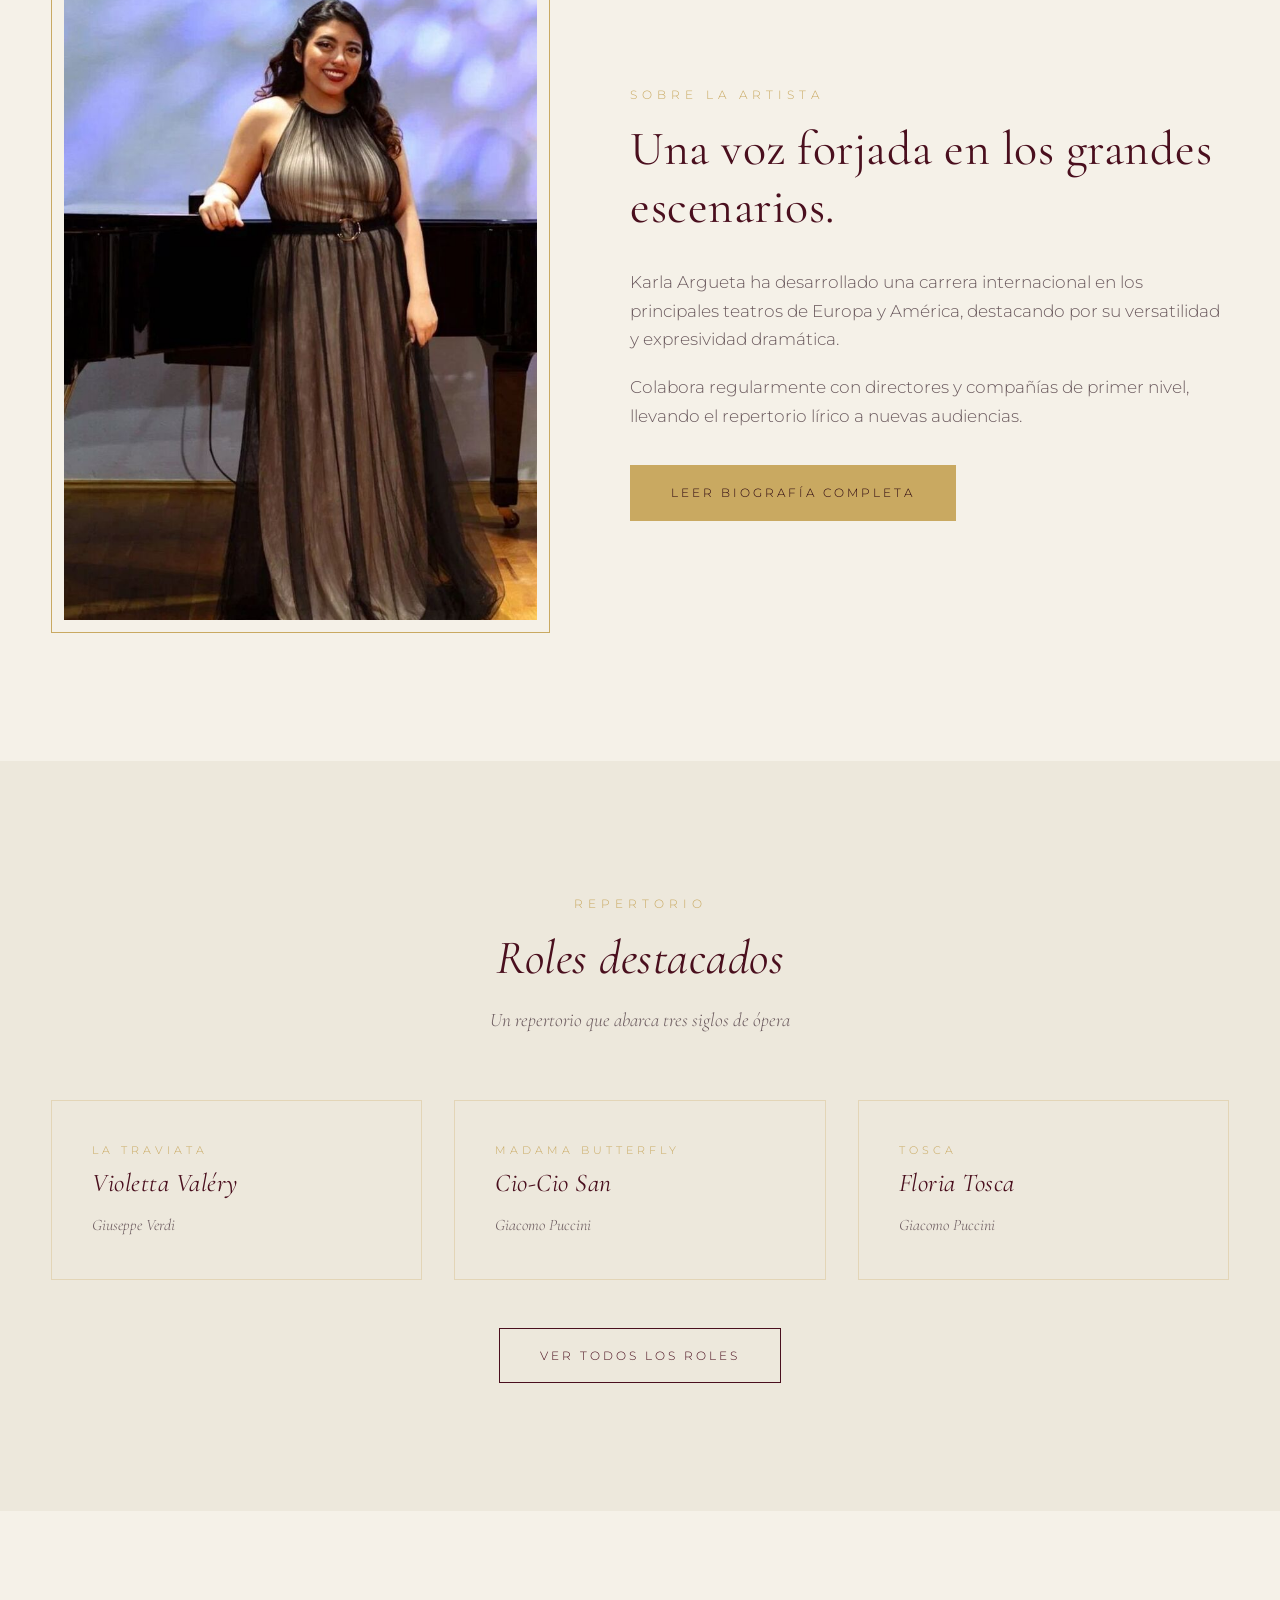
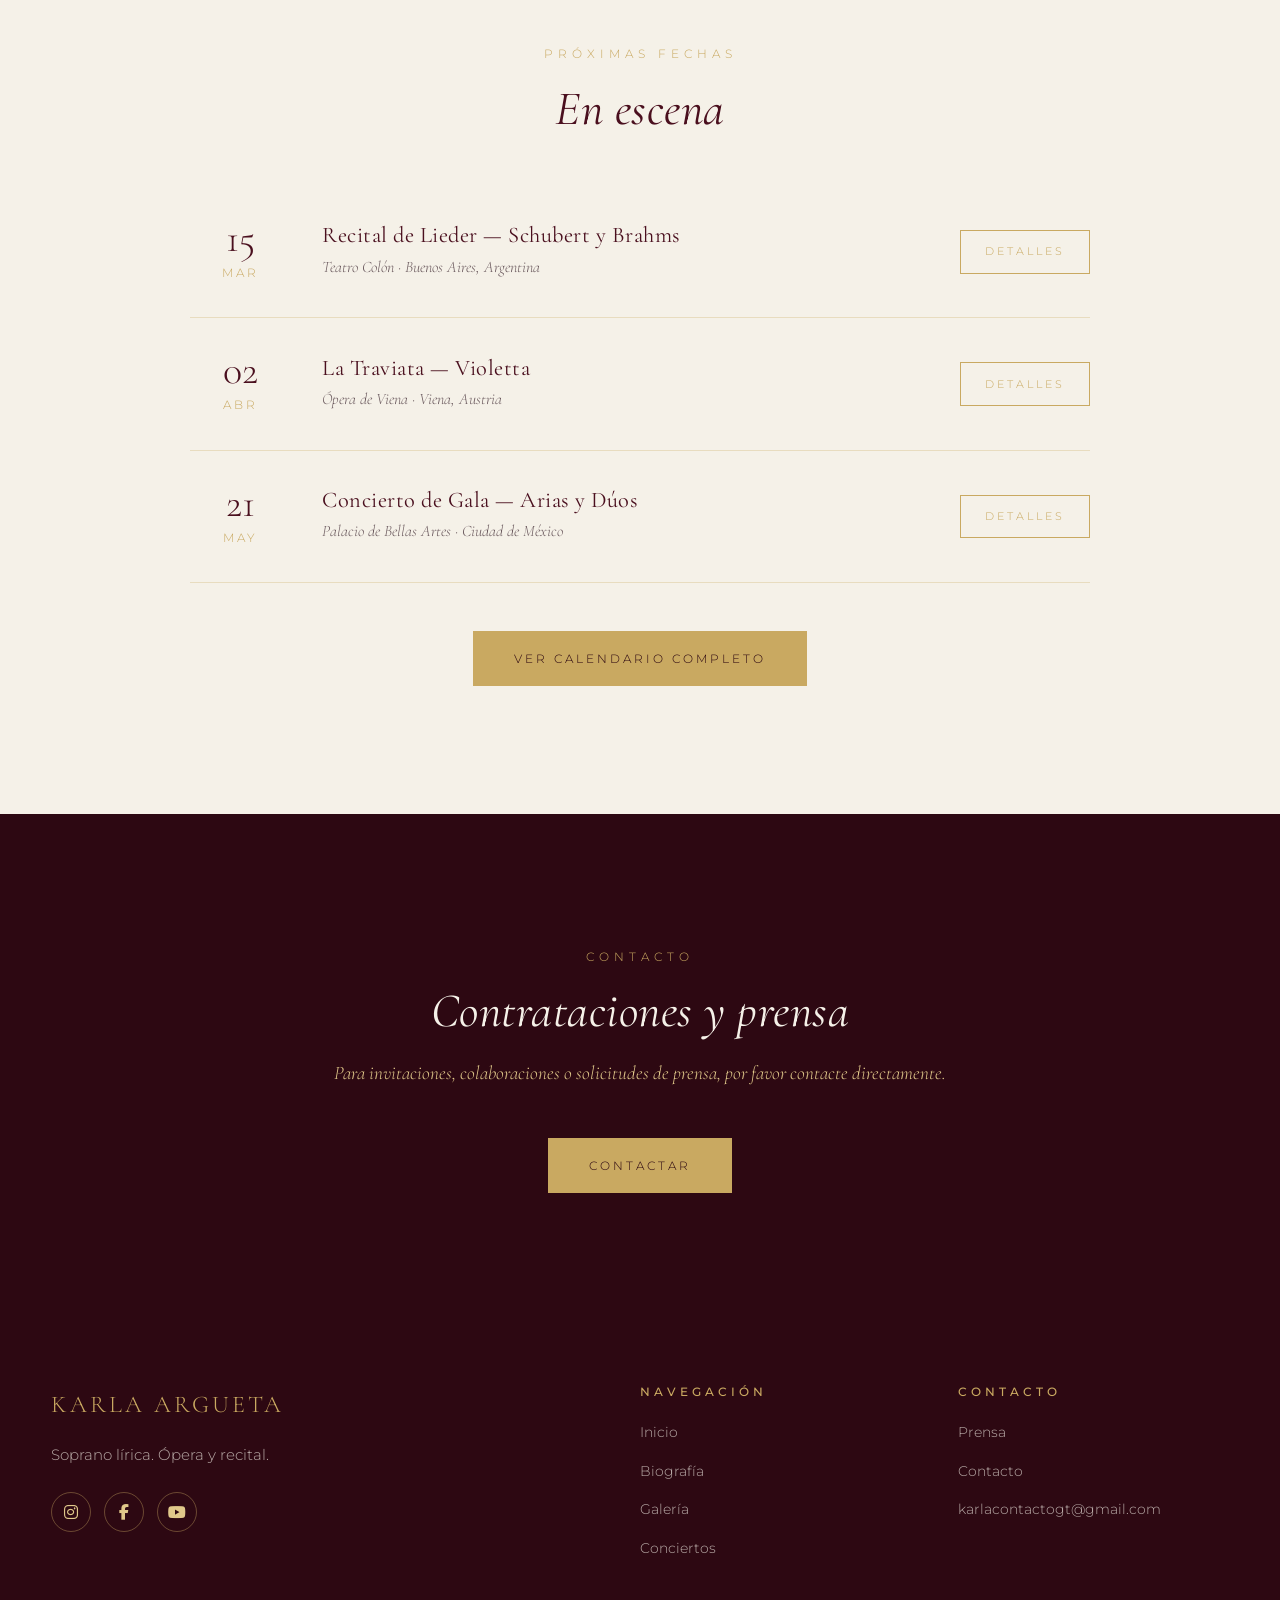
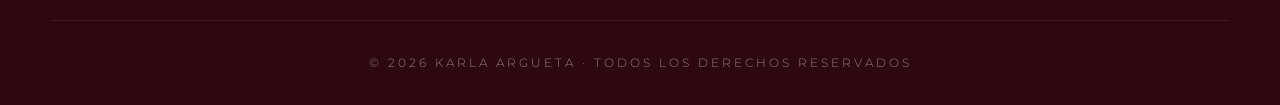
==== commit 291b22a6: "Site is now single-page site with hash-based routing. Add some info to the content" ====
--- a/index.html
+++ b/index.html
@@ -25,20 +25,21 @@
     <link rel="stylesheet" href="/css/style.css" />
   </head>
   <body>
+    <!-- ============ HEADER ============ -->
     <header class="header" id="header">
       <div class="container header-inner">
-        <a href="index.html" class="logo">
+        <a href="#home" class="logo" data-link="home">
           KARLA
           <span>ARGUETA</span>
         </a>
         <nav class="nav" id="nav">
           <ul>
-            <li><a href="index.html" class="active">Inicio</a></li>
-            <li><a href="biography.html">Biografía</a></li>
-            <li><a href="gallery.html">Galería</a></li>
-            <li><a href="concerts.html">Conciertos</a></li>
-            <li><a href="press.html">Prensa</a></li>
-            <li><a href="contact.html">Contacto</a></li>
+            <li><a href="#home" data-link="home" class="active">Inicio</a></li>
+            <li><a href="#biography" data-link="biography">Biografía</a></li>
+            <li><a href="#gallery" data-link="gallery">Galería</a></li>
+            <li><a href="#concerts" data-link="concerts">Conciertos</a></li>
+            <li><a href="#press" data-link="press">Prensa</a></li>
+            <li><a href="#contact" data-link="contact">Contacto</a></li>
           </ul>
         </nav>
         <button class="hamburger" id="hamburger" aria-label="Menú">
@@ -49,207 +50,933 @@
       </div>
     </header>
 
-    <section class="hero">
-      <div class="hero-content">
-        <span class="eyebrow">Soprano · Ópera y Recital</span>
-        <h1>
-          KARLA
-          <span>ARGUETA</span>
-        </h1>
-        <div class="divider"></div>
-        <p class="tagline">"La voz que transforma el silencio en emoción."</p>
-        <div class="hero-buttons">
-          <a href="concerts.html" class="btn btn-primary">
-            Próximos conciertos
-          </a>
-          <a href="contact.html" class="btn btn-outline">Contratar</a>
-        </div>
+    <main>
+      <!-- ============ PAGE: HOME ============ -->
+      <section class="page active" id="home">
+        <div class="hero">
+          <div class="hero-content">
+            <span class="eyebrow">Soprano · Ópera y Recital</span>
+            <h1>
+              KARLA
+              <span>ARGUETA</span>
+            </h1>
+            <div class="divider"></div>
+            <p class="tagline">
+              "La voz que transforma el silencio en emoción."
+            </p>
+            <div class="hero-buttons">
+              <a href="#concerts" data-link="concerts" class="btn btn-primary">
+                Próximos conciertos
+              </a>
+              <a href="#contact" data-link="contact" class="btn btn-outline">
+                Contratar
+              </a>
+            </div>
+          </div>
+        </div>
+
+        <div class="section section-dark">
+          <div class="container">
+            <div style="text-align: center">
+              <span class="eyebrow fade-in">Bienvenida</span>
+              <h2
+                class="section-title fade-in"
+                style="color: var(--cream); font-style: italic"
+              >
+                "La ópera es la vida en su forma más pura."
+              </h2>
+              <p
+                class="section-subtitle fade-in"
+                style="color: var(--gold-light); margin: 1rem auto 3rem"
+              >
+                Soprano lírica con una trayectoria internacional. Su repertorio
+                abarca desde el bel canto italiano hasta la ópera contemporánea.
+              </p>
+              <a
+                href="#biography"
+                data-link="biography"
+                class="btn btn-outline fade-in"
+              >
+                Conocer más
+              </a>
+            </div>
+          </div>
+        </div>
+
+        <div class="section">
+          <div class="container bio-grid">
+            <div class="bio-photo fade-in">
+              <img src="/images/karla-portrait.jpg" alt="Karla Argueta" />
+            </div>
+            <div class="bio-text fade-in">
+              <span class="eyebrow">Sobre la artista</span>
+              <h2>Una voz forjada en los grandes escenarios.</h2>
+              <p>
+                Karla Argueta ha desarrollado una carrera internacional en los
+                principales teatros de Europa y América, destacando por su
+                versatilidad y expresividad dramática.
+              </p>
+              <p>
+                Colabora regularmente con directores y compañías de primer
+                nivel, llevando el repertorio lírico a nuevas audiencias.
+              </p>
+              <a
+                href="#biography"
+                data-link="biography"
+                class="btn btn-primary"
+                style="margin-top: 1rem"
+              >
+                Leer biografía completa
+              </a>
+            </div>
+          </div>
+        </div>
+
+        <div class="section section-alt">
+          <div class="container">
+            <div style="text-align: center">
+              <span class="eyebrow fade-in">Repertorio</span>
+              <h2
+                class="section-title fade-in"
+                style="color: var(--wine); font-style: italic"
+              >
+                Roles destacados
+              </h2>
+              <p
+                class="section-subtitle fade-in"
+                style="margin: 1rem auto 4rem"
+              >
+                Un repertorio que abarca tres siglos de ópera
+              </p>
+            </div>
+            <div class="roles-grid">
+              <div class="role-card fade-in" style="background: transparent">
+                <div class="opera">La Traviata</div>
+                <h3 style="color: var(--wine)">Violetta Valéry</h3>
+                <div class="composer" style="color: var(--text-dim)">
+                  Giuseppe Verdi
+                </div>
+              </div>
+              <div class="role-card fade-in" style="background: transparent">
+                <div class="opera">Madama Butterfly</div>
+                <h3 style="color: var(--wine)">Cio-Cio San</h3>
+                <div class="composer" style="color: var(--text-dim)">
+                  Giacomo Puccini
+                </div>
+              </div>
+              <div class="role-card fade-in" style="background: transparent">
+                <div class="opera">Tosca</div>
+                <h3 style="color: var(--wine)">Floria Tosca</h3>
+                <div class="composer" style="color: var(--text-dim)">
+                  Giacomo Puccini
+                </div>
+              </div>
+            </div>
+            <div style="text-align: center; margin-top: 3rem">
+              <a
+                href="#biography"
+                data-link="biography"
+                class="btn btn-outline"
+                style="color: var(--wine); border-color: var(--wine)"
+              >
+                Ver todos los roles
+              </a>
+            </div>
+          </div>
+        </div>
+
+        <div class="section">
+          <div class="container">
+            <div style="text-align: center">
+              <span class="eyebrow fade-in">Próximas fechas</span>
+              <h2
+                class="section-title fade-in"
+                style="color: var(--wine); font-style: italic"
+              >
+                En escena
+              </h2>
+            </div>
+            <div class="concert-list" style="margin-top: 3rem">
+              <div class="concert-item fade-in">
+                <div class="concert-date">
+                  <span class="day">15</span>
+                  <span class="month">Mar</span>
+                </div>
+                <div class="concert-info">
+                  <h3>Recital de Lieder — Schubert y Brahms</h3>
+                  <div class="venue">
+                    Teatro Colón · Buenos Aires, Argentina
+                  </div>
+                </div>
+                <a
+                  href="#concerts"
+                  data-link="concerts"
+                  class="btn btn-outline"
+                >
+                  Detalles
+                </a>
+              </div>
+              <div class="concert-item fade-in">
+                <div class="concert-date">
+                  <span class="day">02</span>
+                  <span class="month">Abr</span>
+                </div>
+                <div class="concert-info">
+                  <h3>La Traviata — Violetta</h3>
+                  <div class="venue">Ópera de Viena · Viena, Austria</div>
+                </div>
+                <a
+                  href="#concerts"
+                  data-link="concerts"
+                  class="btn btn-outline"
+                >
+                  Detalles
+                </a>
+              </div>
+              <div class="concert-item fade-in">
+                <div class="concert-date">
+                  <span class="day">21</span>
+                  <span class="month">May</span>
+                </div>
+                <div class="concert-info">
+                  <h3>Concierto de Gala — Arias y Dúos</h3>
+                  <div class="venue">
+                    Palacio de Bellas Artes · Ciudad de México
+                  </div>
+                </div>
+                <a
+                  href="#concerts"
+                  data-link="concerts"
+                  class="btn btn-outline"
+                >
+                  Detalles
+                </a>
+              </div>
+            </div>
+            <div style="text-align: center; margin-top: 3rem">
+              <a href="#concerts" data-link="concerts" class="btn btn-primary">
+                Ver calendario completo
+              </a>
+            </div>
+          </div>
+        </div>
+
+        <div class="section section-dark">
+          <div class="container" style="text-align: center">
+            <span class="eyebrow fade-in">Contacto</span>
+            <h2
+              class="section-title fade-in"
+              style="color: var(--cream); font-style: italic"
+            >
+              Contrataciones y prensa
+            </h2>
+            <p
+              class="section-subtitle fade-in"
+              style="color: var(--gold-light); margin: 1rem auto 3rem"
+            >
+              Para invitaciones, colaboraciones o solicitudes de prensa, por
+              favor contacte directamente.
+            </p>
+            <a
+              href="#contact"
+              data-link="contact"
+              class="btn btn-primary fade-in"
+            >
+              Contactar
+            </a>
+          </div>
+        </div>
+      </section>
+
+      <!-- ============ PAGE: BIOGRAPHY ============ -->
+      <section class="page" id="biography">
+        <div class="page-hero">
+          <div class="page-hero-content">
+            <span class="eyebrow">Biografía</span>
+            <h1>Karla Argueta</h1>
+            <p class="page-subtitle">Soprano lírica · Ópera y recital</p>
+          </div>
+        </div>
+
+        <div class="section">
+          <div class="container bio-grid">
+            <div class="bio-photo fade-in">
+              <img src="/images/karla-bio.jpg" alt="Karla Argueta" />
+            </div>
+            <div class="bio-text fade-in">
+              <span class="eyebrow">Trayectoria</span>
+              <h2>Una vida dedicada al bel canto.</h2>
+              <p>
+                <strong>Karla Argueta</strong>
+                inició su formación musical en 2008 en la Escuela Municipal de
+                Música de Guatemala y estudió canto lírico con el maestro
+                italiano Massimo Pezzutti desde 2014. Ha integrado diversos
+                coros, como el Coro Municipal Infantil, el Coro Femenino
+                Kenosis, el Coro Universitario USAC y el Coro Mundial de Jóvenes
+                de la JMJ en Panamá (2019). Desde 2017 formó parte de la
+                compañía de ópera guatemalteca "Querido Arte", participando en
+                producciones como "Elixir de Amor", "La Boheme" y "La Traviata".
+              </p>
+              <p>
+                En 2020 recibió una beca de la Embajada de Rusia en Guatemala
+                para estudiar Canto académico en la Universidad Estatal del
+                Suroeste en Kursk, donde obtuvo su licenciatura en Artes vocales
+                con especialización en pedagogía musical. Ha recibido clases
+                magistrales de reconocidos maestros y cantantes como Adriana
+                Gonzales, Katherine Colmenares, Margot Pares Reyna, Pamela
+                Morales y Mario Chang.
+              </p>
+              <p>
+                Entre sus logros destacan el Gran Prix del concurso "Orgullo de
+                la Tierra del Ruiseñor", el primer lugar en el Festival "Sonidos
+                de Dutar" de Moscú y el tercer lugar en el IX Concurso
+                Internacional "Mundo de la Música". En 2023 representó a
+                Guatemala en el Foro Internacional de Cultura en San Petersburgo
+                y en 2024 fue delegada en el Festival Mundial de la Juventud y
+                el Foro «Eurasia Global». En 2025 recibió una beca para su
+                maestría en el Conservatorio Rimsky-Korsakov de San Petersburgo.
+              </p>
+            </div>
+          </div>
+        </div>
+
+        <div class="section section-alt">
+          <div class="container">
+            <span class="eyebrow fade-in">Repertorio</span>
+            <h2
+              class="section-title fade-in"
+              style="color: var(--wine); font-style: italic"
+            >
+              Roles principales
+            </h2>
+            <p class="section-subtitle fade-in">
+              Un recorrido por los personajes que ha dado vida en escena
+            </p>
+
+            <div style="max-width: 900px; margin: 0 auto">
+              <div
+                style="padding: 2rem 0; border-bottom: 1px solid rgba(201, 169, 97, 0.3)"
+                class="fade-in"
+              >
+                <h3
+                  style="color: var(--wine); font-style: italic; margin-bottom: 0.5rem"
+                >
+                  Violetta Valéry
+                </h3>
+                <p
+                  style="color: var(--text-dim); font-family: var(--serif); font-style: italic"
+                >
+                  La Traviata — Giuseppe Verdi
+                </p>
+              </div>
+              <div
+                style="padding: 2rem 0; border-bottom: 1px solid rgba(201, 169, 97, 0.3)"
+                class="fade-in"
+              >
+                <h3
+                  style="color: var(--wine); font-style: italic; margin-bottom: 0.5rem"
+                >
+                  Cio-Cio San
+                </h3>
+                <p
+                  style="color: var(--text-dim); font-family: var(--serif); font-style: italic"
+                >
+                  Madama Butterfly — Giacomo Puccini
+                </p>
+              </div>
+              <div
+                style="padding: 2rem 0; border-bottom: 1px solid rgba(201, 169, 97, 0.3)"
+                class="fade-in"
+              >
+                <h3
+                  style="color: var(--wine); font-style: italic; margin-bottom: 0.5rem"
+                >
+                  Floria Tosca
+                </h3>
+                <p
+                  style="color: var(--text-dim); font-family: var(--serif); font-style: italic"
+                >
+                  Tosca — Giacomo Puccini
+                </p>
+              </div>
+              <div
+                style="padding: 2rem 0; border-bottom: 1px solid rgba(201, 169, 97, 0.3)"
+                class="fade-in"
+              >
+                <h3
+                  style="color: var(--wine); font-style: italic; margin-bottom: 0.5rem"
+                >
+                  Donna Anna
+                </h3>
+                <p
+                  style="color: var(--text-dim); font-family: var(--serif); font-style: italic"
+                >
+                  Don Giovanni — W. A. Mozart
+                </p>
+              </div>
+              <div
+                style="padding: 2rem 0; border-bottom: 1px solid rgba(201, 169, 97, 0.3)"
+                class="fade-in"
+              >
+                <h3
+                  style="color: var(--wine); font-style: italic; margin-bottom: 0.5rem"
+                >
+                  Micaëla
+                </h3>
+                <p
+                  style="color: var(--text-dim); font-family: var(--serif); font-style: italic"
+                >
+                  Carmen — Georges Bizet
+                </p>
+              </div>
+              <div style="padding: 2rem 0" class="fade-in">
+                <h3
+                  style="color: var(--wine); font-style: italic; margin-bottom: 0.5rem"
+                >
+                  Gilda
+                </h3>
+                <p
+                  style="color: var(--text-dim); font-family: var(--serif); font-style: italic"
+                >
+                  Rigoletto — Giuseppe Verdi
+                </p>
+              </div>
+            </div>
+          </div>
+        </div>
+
+        <div class="section section-dark">
+          <div class="container" style="text-align: center">
+            <span class="eyebrow fade-in">Reconocimientos</span>
+            <h2
+              class="section-title fade-in"
+              style="color: var(--cream); font-style: italic"
+            >
+              Premios y distinciones
+            </h2>
+            <div
+              style="max-width: 700px; margin: 3rem auto 0; text-align: left"
+            >
+              <div
+                style="padding: 1.5rem 0; border-bottom: 1px solid rgba(201, 169, 97, 0.2)"
+                class="fade-in"
+              >
+                <p style="color: var(--cream)">
+                  <span
+                    class="gold"
+                    style="font-family: var(--serif); font-size: 1.3rem"
+                  >
+                    2025
+                  </span>
+                  — Beca para maestría en el Conservatorio Rimsky-Korsakov
+                </p>
+              </div>
+              <div
+                style="padding: 1.5rem 0; border-bottom: 1px solid rgba(201, 169, 97, 0.2)"
+                class="fade-in"
+              >
+                <p style="color: var(--cream)">
+                  <span
+                    class="gold"
+                    style="font-family: var(--serif); font-size: 1.3rem"
+                  >
+                    2024
+                  </span>
+                  — Delegada en el Festival Mundial de la Juventud (Rusia)
+                </p>
+              </div>
+              <div
+                style="padding: 1.5rem 0; border-bottom: 1px solid rgba(201, 169, 97, 0.2)"
+                class="fade-in"
+              >
+                <p style="color: var(--cream)">
+                  <span
+                    class="gold"
+                    style="font-family: var(--serif); font-size: 1.3rem"
+                  >
+                    2023
+                  </span>
+                  — Representante de Guatemala en el Foro Internacional de
+                  Cultura (San Petersburgo)
+                </p>
+              </div>
+              <div style="padding: 1.5rem 0" class="fade-in">
+                <p style="color: var(--cream)">
+                  <span
+                    class="gold"
+                    style="font-family: var(--serif); font-size: 1.3rem"
+                  >
+                    2020
+                  </span>
+                  — Beca de la Embajada de Rusia en Guatemala para estudios en
+                  Kursk
+                </p>
+              </div>
+            </div>
+          </div>
+        </div>
+      </section>
+
+      <!-- ============ PAGE: GALLERY ============ -->
+      <section class="page" id="gallery">
+        <div class="page-hero">
+          <div class="page-hero-content">
+            <span class="eyebrow">Galería</span>
+            <h1>Momentos en escena</h1>
+            <p class="page-subtitle">
+              Una selección visual de producciones, recitales y ensayos
+            </p>
+          </div>
+        </div>
+
+        <div class="section">
+          <div class="container">
+            <div class="gallery-grid">
+              <div class="gallery-item fade-in">
+                <img
+                  src="/images/gallery/gallery-01.jpg"
+                  alt="Producción de La Traviata"
+                />
+              </div>
+              <div class="gallery-item fade-in">
+                <img
+                  src="/images/gallery/gallery-02.jpg"
+                  alt="Recital en el Teatro Colón"
+                />
+              </div>
+              <div class="gallery-item fade-in">
+                <img
+                  src="/images/gallery/gallery-03.jpg"
+                  alt="Ensayo con orquesta"
+                />
+              </div>
+              <div class="gallery-item fade-in">
+                <img src="/images/gallery/gallery-04.jpg" alt="Backstage" />
+              </div>
+              <div class="gallery-item fade-in">
+                <img
+                  src="/images/gallery/gallery-05.jpg"
+                  alt="Madama Butterfly"
+                />
+              </div>
+              <div class="gallery-item fade-in">
+                <img
+                  src="/images/gallery/gallery-06.jpg"
+                  alt="Concierto de gala"
+                />
+              </div>
+              <div class="gallery-item fade-in">
+                <img
+                  src="/images/gallery/gallery-07.jpg"
+                  alt="Retrato de estudio"
+                />
+              </div>
+              <div class="gallery-item fade-in">
+                <img
+                  src="/images/gallery/gallery-08.jpg"
+                  alt="Ensayos generales"
+                />
+              </div>
+              <div class="gallery-item fade-in">
+                <img
+                  src="/images/gallery/gallery-09.jpg"
+                  alt="Función en Viena"
+                />
+              </div>
+            </div>
+          </div>
+        </div>
+      </section>
+
+      <!-- ============ PAGE: CONCERTS ============ -->
+      <section class="page" id="concerts">
+        <div class="page-hero">
+          <div class="page-hero-content">
+            <span class="eyebrow">Próximas fechas</span>
+            <h1>Temporada 2026</h1>
+            <p class="page-subtitle">
+              Próximas presentaciones en escenarios internacionales
+            </p>
+          </div>
+        </div>
+
+        <div class="section">
+          <div class="container">
+            <span class="eyebrow fade-in">Próximos conciertos</span>
+            <h2
+              class="section-title fade-in"
+              style="color: var(--wine); font-style: italic"
+            >
+              En escena
+            </h2>
+
+            <div class="concert-list" style="margin-top: 3rem">
+              <div class="concert-item fade-in">
+                <div class="concert-date">
+                  <span class="day">15</span>
+                  <span class="month">Mar</span>
+                </div>
+                <div class="concert-info">
+                  <h3>Recital de Lieder — Schubert y Brahms</h3>
+                  <div class="venue">
+                    Teatro Colón · Buenos Aires, Argentina
+                  </div>
+                </div>
+                <a href="#" class="btn btn-primary">Entradas</a>
+              </div>
+              <div class="concert-item fade-in">
+                <div class="concert-date">
+                  <span class="day">02</span>
+                  <span class="month">Abr</span>
+                </div>
+                <div class="concert-info">
+                  <h3>La Traviata — Violetta</h3>
+                  <div class="venue">Ópera de Viena · Viena, Austria</div>
+                </div>
+                <a href="#" class="btn btn-primary">Entradas</a>
+              </div>
+              <div class="concert-item fade-in">
+                <div class="concert-date">
+                  <span class="day">21</span>
+                  <span class="month">May</span>
+                </div>
+                <div class="concert-info">
+                  <h3>Concierto de Gala — Arias y Dúos</h3>
+                  <div class="venue">
+                    Palacio de Bellas Artes · Ciudad de México
+                  </div>
+                </div>
+                <a href="#" class="btn btn-primary">Entradas</a>
+              </div>
+              <div class="concert-item fade-in">
+                <div class="concert-date">
+                  <span class="day">08</span>
+                  <span class="month">Jun</span>
+                </div>
+                <div class="concert-info">
+                  <h3>Tosca — Floria Tosca</h3>
+                  <div class="venue">Teatro alla Scala · Milán, Italia</div>
+                </div>
+                <a href="#" class="btn btn-primary">Entradas</a>
+              </div>
+              <div class="concert-item fade-in">
+                <div class="concert-date">
+                  <span class="day">12</span>
+                  <span class="month">Jul</span>
+                </div>
+                <div class="concert-info">
+                  <h3>Madama Butterfly — Cio-Cio San</h3>
+                  <div class="venue">
+                    Royal Opera House · Londres, Reino Unido
+                  </div>
+                </div>
+                <a href="#" class="btn btn-primary">Entradas</a>
+              </div>
+            </div>
+          </div>
+        </div>
+
+        <div class="section section-alt">
+          <div class="container">
+            <span class="eyebrow fade-in">Archivo</span>
+            <h2
+              class="section-title fade-in"
+              style="color: var(--wine); font-style: italic"
+            >
+              Temporadas anteriores
+            </h2>
+
+            <div style="max-width: 900px; margin-top: 3rem">
+              <div
+                style="padding: 2rem 0; border-bottom: 1px solid rgba(201, 169, 97, 0.3)"
+                class="fade-in"
+              >
+                <span
+                  class="gold"
+                  style="font-family: var(--serif); font-size: 1.5rem; font-style: italic"
+                >
+                  2025
+                </span>
+                <p style="color: var(--text-dim); margin-top: 0.5rem">
+                  Gira por Sudamérica — 12 conciertos en 6 países
+                </p>
+              </div>
+              <div
+                style="padding: 2rem 0; border-bottom: 1px solid rgba(201, 169, 97, 0.3)"
+                class="fade-in"
+              >
+                <span
+                  class="gold"
+                  style="font-family: var(--serif); font-size: 1.5rem; font-style: italic"
+                >
+                  2024
+                </span>
+                <p style="color: var(--text-dim); margin-top: 0.5rem">
+                  Debut en el Metropolitan Opera de Nueva York
+                </p>
+              </div>
+              <div style="padding: 2rem 0" class="fade-in">
+                <span
+                  class="gold"
+                  style="font-family: var(--serif); font-size: 1.5rem; font-style: italic"
+                >
+                  2023
+                </span>
+                <p style="color: var(--text-dim); margin-top: 0.5rem">
+                  Residencia artística en la Ópera de Viena
+                </p>
+              </div>
+            </div>
+          </div>
+        </div>
+      </section>
+
+      <!-- ============ PAGE: PRESS ============ -->
+      <section class="page" id="press">
+        <div class="page-hero">
+          <div class="page-hero-content">
+            <span class="eyebrow">Prensa</span>
+            <h1>Lo que dice la crítica</h1>
+            <p class="page-subtitle">
+              Reseñas, entrevistas y cobertura mediática
+            </p>
+          </div>
+        </div>
+
+        <div class="section">
+          <div class="container">
+            <span class="eyebrow fade-in">Reseñas destacadas</span>
+            <h2
+              class="section-title fade-in"
+              style="color: var(--wine); font-style: italic"
+            >
+              En los medios
+            </h2>
+
+            <div class="press-list" style="margin-top: 3rem">
+              <article class="press-item fade-in">
+                <div class="press-meta">
+                  <span class="press-outlet">The New York Times</span>
+                  <span class="press-date">Marzo 2025</span>
+                </div>
+                <h3>
+                  "Una Violetta de época: Karla Argueta conquista el Met."
+                </h3>
+                <p class="press-excerpt">
+                  "La soprano demostró un dominio vocal y dramático que rara vez
+                  se ve en los escenarios actuales. Su 'Addio del passato' dejó
+                  al público en silencio absoluto."
+                </p>
+                <a href="#" class="press-link">Leer reseña completa</a>
+              </article>
+
+              <article class="press-item fade-in">
+                <div class="press-meta">
+                  <span class="press-outlet">Opera Magazine</span>
+                  <span class="press-date">Enero 2025</span>
+                </div>
+                <h3>"La heredera de la gran tradición del bel canto."</h3>
+                <p class="press-excerpt">
+                  "Argueta posee una línea de canto impecable y una sensibilidad
+                  musical que la colocan en la primera línea de las sopranos
+                  líricas de su generación."
+                </p>
+                <a href="#" class="press-link">Leer reseña completa</a>
+              </article>
+
+              <article class="press-item fade-in">
+                <div class="press-meta">
+                  <span class="press-outlet">El País</span>
+                  <span class="press-date">Noviembre 2024</span>
+                </div>
+                <h3>"Karla Argueta: la voz que emociona sin artificios."</h3>
+                <p class="press-excerpt">
+                  "En tiempos de excesos escénicos, Argueta apuesta por la
+                  pureza vocal y la verdad dramática. Y gana."
+                </p>
+                <a href="#" class="press-link">Leer reseña completa</a>
+              </article>
+
+              <article class="press-item fade-in">
+                <div class="press-meta">
+                  <span class="press-outlet">Financial Times</span>
+                  <span class="press-date">Octubre 2024</span>
+                </div>
+                <h3>
+                  "Un recital de referencia: Schubert en manos de Argueta."
+                </h3>
+                <p class="press-excerpt">
+                  "Su lectura de los lieder de Schubert es de una intimidad y
+                  una inteligencia poco comunes. Un recital para el recuerdo."
+                </p>
+                <a href="#" class="press-link">Leer reseña completa</a>
+              </article>
+            </div>
+          </div>
+        </div>
+
+        <div class="section section-alt">
+          <div class="container">
+            <span class="eyebrow fade-in">Entrevistas</span>
+            <h2
+              class="section-title fade-in"
+              style="color: var(--wine); font-style: italic"
+            >
+              En conversación
+            </h2>
+
+            <div class="press-list" style="margin-top: 3rem">
+              <article
+                class="press-item fade-in"
+                style="border-color: rgba(201, 169, 97, 0.5)"
+              >
+                <div class="press-meta">
+                  <span class="press-outlet">BBC Radio 3</span>
+                  <span class="press-date">Febrero 2025</span>
+                </div>
+                <h3>"Conversación sobre el arte del bel canto"</h3>
+                <p class="press-excerpt">
+                  Entrevista en profundidad sobre su aproximación al repertorio
+                  italiano y su visión de la ópera contemporánea.
+                </p>
+                <a href="#" class="press-link">Escuchar entrevista</a>
+              </article>
+
+              <article
+                class="press-item fade-in"
+                style="border-color: rgba(201, 169, 97, 0.5)"
+              >
+                <div class="press-meta">
+                  <span class="press-outlet">Gramophone</span>
+                  <span class="press-date">Diciembre 2024</span>
+                </div>
+                <h3>"Karla Argueta: entre la tradición y la modernidad"</h3>
+                <p class="press-excerpt">
+                  La soprano reflexiona sobre su carrera, sus influencias y los
+                  desafíos del repertorio operístico actual.
+                </p>
+                <a href="#" class="press-link">Leer entrevista</a>
+              </article>
+            </div>
+          </div>
+        </div>
+
+        <div class="section section-dark">
+          <div class="container" style="text-align: center">
+            <span class="eyebrow fade-in">Kit de prensa</span>
+            <h2
+              class="section-title fade-in"
+              style="color: var(--cream); font-style: italic"
+            >
+              Recursos para medios
+            </h2>
+            <p
+              class="section-subtitle fade-in"
+              style="color: var(--gold-light); margin: 1rem auto 3rem"
+            >
+              Fotografías de alta resolución, biografía oficial y material
+              promocional
+            </p>
+            <a
+              href="#contact"
+              data-link="contact"
+              class="btn btn-primary fade-in"
+            >
+              Solicitar kit de prensa
+            </a>
+          </div>
+        </div>
+      </section>
+
+      <!-- ============ PAGE: CONTACT ============ -->
+      <section class="page" id="contact">
+        <div class="page-hero">
+          <div class="page-hero-content">
+            <span class="eyebrow">Contacto</span>
+            <h1>Contrataciones y prensa</h1>
+            <p class="page-subtitle">
+              Para invitaciones, colaboraciones y solicitudes profesionales
+            </p>
+          </div>
+        </div>
+
+        <div class="section">
+          <div class="container contact-grid">
+            <div class="contact-info fade-in">
+              <h3>Información de contacto</h3>
+              <p>
+                Para invitaciones, colaboraciones o solicitudes de prensa, por
+                favor contacte directamente.
+              </p>
+              <ul class="contact-list">
+                <li>
+                  <i class="fas fa-envelope"></i>
+                  <div>
+                    <strong>Correo electrónico</strong>
+                    <span>karlacontactogt@gmail.com</span>
+                  </div>
+                </li>
+                <li>
+                  <i class="fas fa-phone"></i>
+                  <div>
+                    <strong>Teléfono</strong>
+                    <span>+7 905 04 15 881</span>
+                  </div>
+                </li>
+                <li>
+                  <i class="fas fa-map-marker-alt"></i>
+                  <div>
+                    <strong>Base</strong>
+                    <span>San Petersburgo, Rusia</span>
+                  </div>
+                </li>
+              </ul>
+            </div>
+
+            <form class="contact-form fade-in" id="contactForm" novalidate>
+              <div class="form-group">
+                <label for="name">Nombre completo</label>
+                <input type="text" id="name" name="name" required />
+              </div>
+              <div class="form-group">
+                <label for="email">Correo electrónico</label>
+                <input type="email" id="email" name="email" required />
+              </div>
+              <div class="form-group">
+                <label for="message">Mensaje</label>
+                <textarea id="message" name="message" required></textarea>
+              </div>
+              <button
+                type="submit"
+                class="btn btn-primary"
+                style="width: 100%; text-align: center"
+              >
+                <i class="fas fa-paper-plane"></i>
+                Enviar mensaje
+              </button>
+              <div class="form-status" id="formStatus"></div>
+            </form>
+          </div>
+        </div>
+      </section>
+    </main>
+
+    <!-- ============ IMAGE MODAL ============ -->
+    <div class="modal" id="imageModal">
+      <div class="modal-content-image">
+        <button class="modal-close" id="imageModalClose" aria-label="Cerrar">
+          <i class="fas fa-times"></i>
+        </button>
+        <img id="modalImage" src="" alt="" />
       </div>
-    </section>
-
-    <section class="section section-dark">
-      <div class="container">
-        <div style="text-align: center;">
-          <span class="eyebrow fade-in">Bienvenida</span>
-          <h2
-            class="section-title fade-in"
-            style="color: var(--cream); font-style: italic;"
-          >
-            "La ópera es la vida en su forma más pura."
-          </h2>
-          <p
-            class="section-subtitle fade-in"
-            style="color: var(--gold-light); margin: 1rem auto 3rem;"
-          >
-            Soprano lírica con más de quince años de trayectoria en los
-            principales teatros de Europa y América. Su repertorio abarca desde
-            el bel canto italiano hasta la ópera contemporánea.
-          </p>
-          <a href="biography.html" class="btn btn-outline fade-in">
-            Conocer más
-          </a>
-        </div>
-      </div>
-    </section>
-
-    <section class="section">
-      <div class="container bio-grid">
-        <div class="bio-photo fade-in">
-          <img src="/images/karla-portrait.jpg" alt="Karla Argueta" />
-        </div>
-        <div class="bio-text fade-in">
-          <span class="eyebrow">Sobre la artista</span>
-          <h2>Una voz forjada en los grandes escenarios.</h2>
-          <p>
-            Karla Argueta ha interpretado roles principales en La Scala de
-            Milán, el Teatro Real de Madrid, la Ópera de Viena y el Metropolitan
-            Opera de Nueva York.
-          </p>
-          <p>
-            Colabora regularmente con directores de la talla de Riccardo Muti,
-            Gustavo Dudamel y Zubin Mehta.
-          </p>
-          <a
-            href="biography.html"
-            class="btn btn-primary"
-            style="margin-top: 1rem;"
-          >
-            Leer biografía completa
-          </a>
-        </div>
-      </div>
-    </section>
-
-    <section class="section section-alt">
-      <div class="container">
-        <div style="text-align: center;">
-          <span class="eyebrow fade-in">Repertorio</span>
-          <h2
-            class="section-title fade-in"
-            style="color: var(--wine); font-style: italic;"
-          >
-            Roles destacados
-          </h2>
-          <p class="section-subtitle fade-in" style="margin: 1rem auto 4rem;">
-            Un repertorio que abarca tres siglos de ópera
-          </p>
-        </div>
-        <div class="roles-grid">
-          <div class="role-card fade-in" style="background: transparent;">
-            <div class="opera">La Traviata</div>
-            <h3 style="color: var(--wine);">Violetta Valéry</h3>
-            <div class="composer" style="color: var(--text-dim);">
-              Giuseppe Verdi
-            </div>
-          </div>
-          <div class="role-card fade-in" style="background: transparent;">
-            <div class="opera">Madama Butterfly</div>
-            <h3 style="color: var(--wine);">Cio-Cio San</h3>
-            <div class="composer" style="color: var(--text-dim);">
-              Giacomo Puccini
-            </div>
-          </div>
-          <div class="role-card fade-in" style="background: transparent;">
-            <div class="opera">Tosca</div>
-            <h3 style="color: var(--wine);">Floria Tosca</h3>
-            <div class="composer" style="color: var(--text-dim);">
-              Giacomo Puccini
-            </div>
-          </div>
-        </div>
-        <div style="text-align: center; margin-top: 3rem;">
-          <a
-            href="biography.html"
-            class="btn btn-outline"
-            style="color: var(--wine); border-color: var(--wine);"
-          >
-            Ver todos los roles
-          </a>
-        </div>
-      </div>
-    </section>
-
-    <section class="section">
-      <div class="container">
-        <div style="text-align: center;">
-          <span class="eyebrow fade-in">Próximas fechas</span>
-          <h2
-            class="section-title fade-in"
-            style="color: var(--wine); font-style: italic;"
-          >
-            En escena
-          </h2>
-        </div>
-        <div class="concert-list" style="margin-top: 3rem;">
-          <div class="concert-item fade-in">
-            <div class="concert-date">
-              <span class="day">15</span>
-              <span class="month">Mar</span>
-            </div>
-            <div class="concert-info">
-              <h3>Recital de Lieder — Schubert y Brahms</h3>
-              <div class="venue">Teatro Colón · Buenos Aires, Argentina</div>
-            </div>
-            <a href="concerts.html" class="btn btn-outline">Detalles</a>
-          </div>
-          <div class="concert-item fade-in">
-            <div class="concert-date">
-              <span class="day">02</span>
-              <span class="month">Abr</span>
-            </div>
-            <div class="concert-info">
-              <h3>La Traviata — Violetta</h3>
-              <div class="venue">Ópera de Viena · Viena, Austria</div>
-            </div>
-            <a href="concerts.html" class="btn btn-outline">Detalles</a>
-          </div>
-          <div class="concert-item fade-in">
-            <div class="concert-date">
-              <span class="day">21</span>
-              <span class="month">May</span>
-            </div>
-            <div class="concert-info">
-              <h3>Concierto de Gala — Arias y Dúos</h3>
-              <div class="venue">
-                Palacio de Bellas Artes · Ciudad de México
-              </div>
-            </div>
-            <a href="concerts.html" class="btn btn-outline">Detalles</a>
-          </div>
-        </div>
-        <div style="text-align: center; margin-top: 3rem;">
-          <a href="concerts.html" class="btn btn-primary">
-            Ver calendario completo
-          </a>
-        </div>
-      </div>
-    </section>
-
-    <section class="section section-dark">
-      <div class="container" style="text-align: center;">
-        <span class="eyebrow fade-in">Contacto</span>
-        <h2
-          class="section-title fade-in"
-          style="color: var(--cream); font-style: italic;"
-        >
-          Contrataciones y prensa
-        </h2>
-        <p
-          class="section-subtitle fade-in"
-          style="color: var(--gold-light); margin: 1rem auto 3rem;"
-        >
-          Para invitaciones, colaboraciones o solicitudes de prensa, por favor
-          contacte con representación.
-        </p>
-        <a href="contact.html" class="btn btn-primary fade-in">Contactar</a>
-      </div>
-    </section>
-
+    </div>
+
+    <!-- ============ FOOTER ============ -->
     <footer class="footer">
       <div class="container">
         <div class="footer-grid">
           <div class="footer-brand">
-            <a href="index.html" class="logo">
+            <a href="#home" data-link="home" class="logo">
               KARLA
               <span>ARGUETA</span>
             </a>
@@ -269,20 +996,20 @@
           <div>
             <h4>Navegación</h4>
             <ul class="footer-links">
-              <li><a href="index.html">Inicio</a></li>
-              <li><a href="biography.html">Biografía</a></li>
-              <li><a href="gallery.html">Galería</a></li>
-              <li><a href="concerts.html">Conciertos</a></li>
+              <li><a href="#home" data-link="home">Inicio</a></li>
+              <li><a href="#biography" data-link="biography">Biografía</a></li>
+              <li><a href="#gallery" data-link="gallery">Galería</a></li>
+              <li><a href="#concerts" data-link="concerts">Conciertos</a></li>
             </ul>
           </div>
           <div>
             <h4>Contacto</h4>
             <ul class="footer-links">
-              <li><a href="press.html">Prensa</a></li>
-              <li><a href="contact.html">Contacto</a></li>
+              <li><a href="#press" data-link="press">Prensa</a></li>
+              <li><a href="#contact" data-link="contact">Contacto</a></li>
               <li>
-                <a href="mailto:contacto@KARLAARGUETA.com">
-                  contacto@KARLAARGUETA.com
+                <a href="mailto:karlacontactogt@gmail.com">
+                  karlacontactogt@gmail.com
                 </a>
               </li>
             </ul>
--- a/css/style.css
+++ b/css/style.css
@@ -820,3 +820,35 @@
     text-align: center;
   }
 }
+
+/* ---------- Page Routing ---------- */
+.page {
+  display: none;
+  padding-top: 80px;
+  min-height: 100vh;
+}
+
+.page.active {
+  display: block;
+  animation: pageFade 0.5s ease;
+}
+
+@keyframes pageFade {
+  from {
+    opacity: 0;
+    transform: translateY(10px);
+  }
+  to {
+    opacity: 1;
+    transform: translateY(0);
+  }
+}
+
+/* Full-height heroes don't need the top padding */
+.page#home {
+  padding-top: 0;
+}
+
+.page#home .hero {
+  padding-top: 6rem;
+}
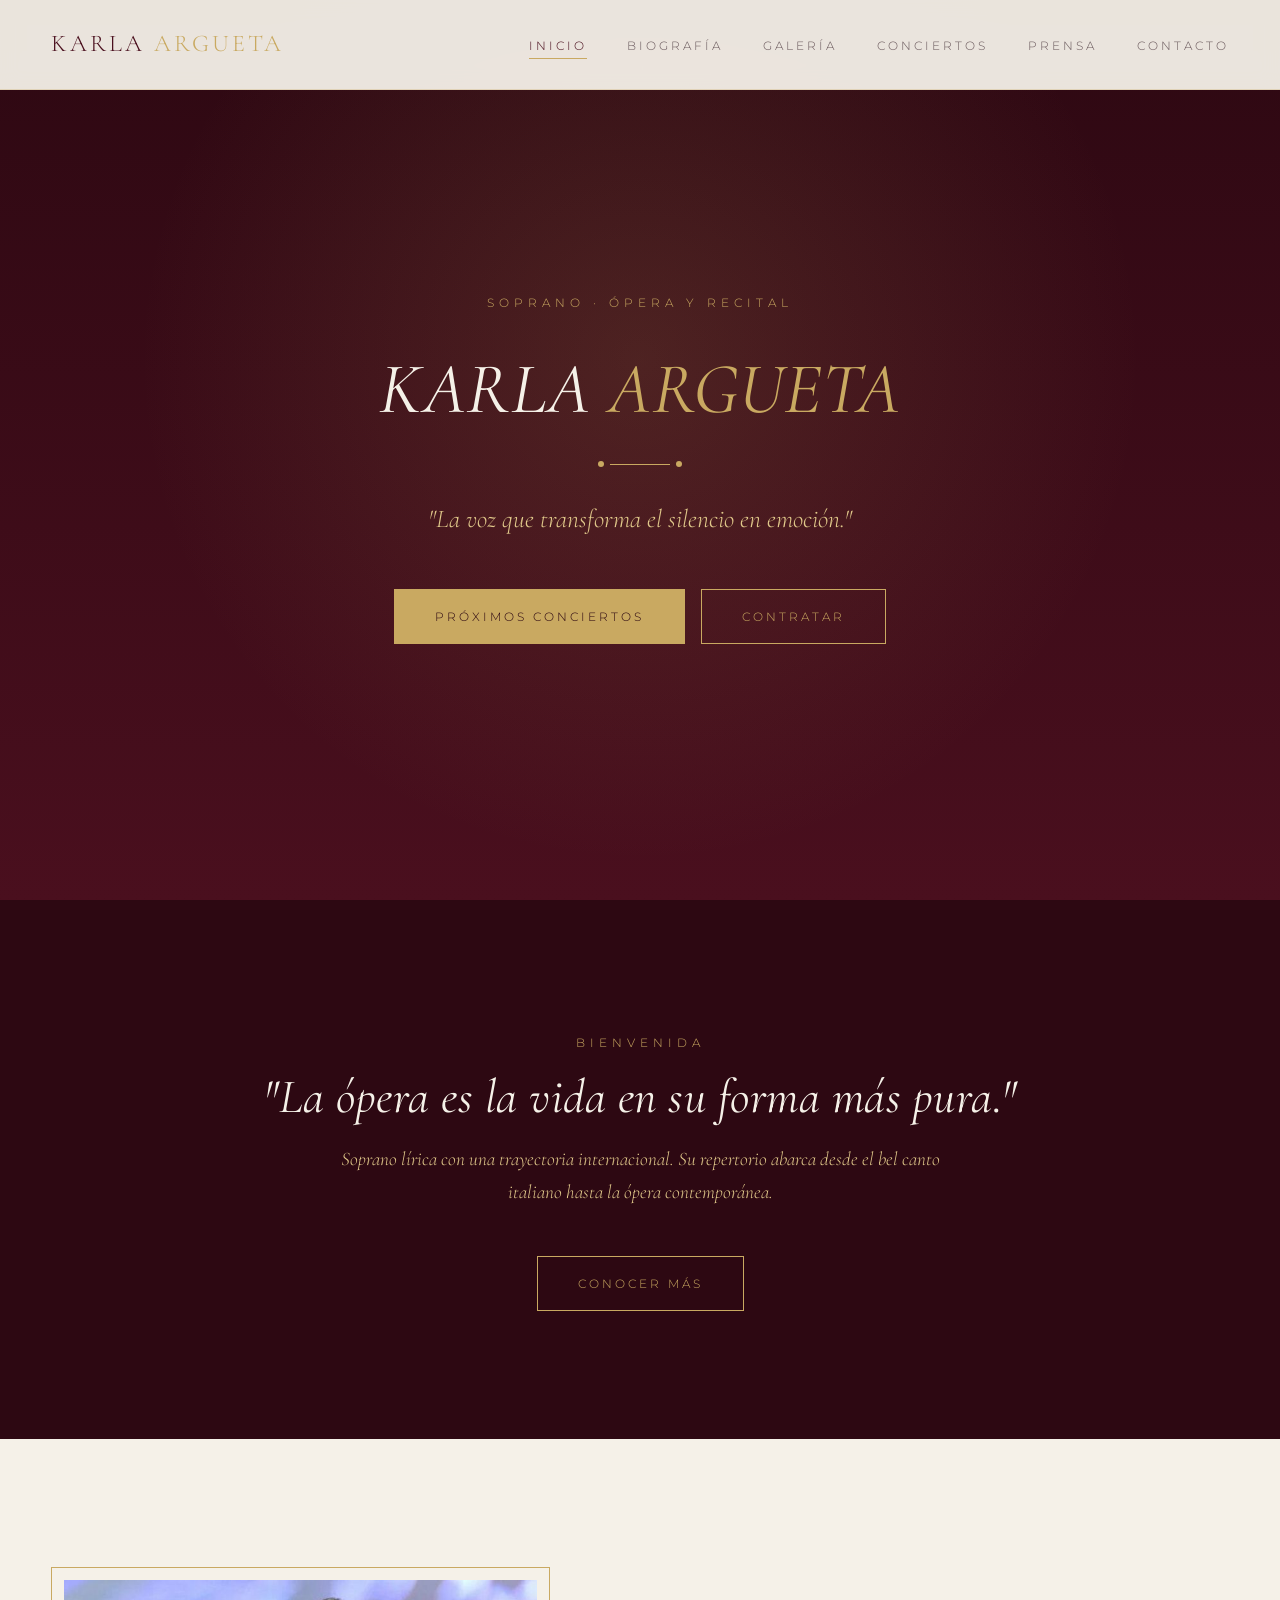
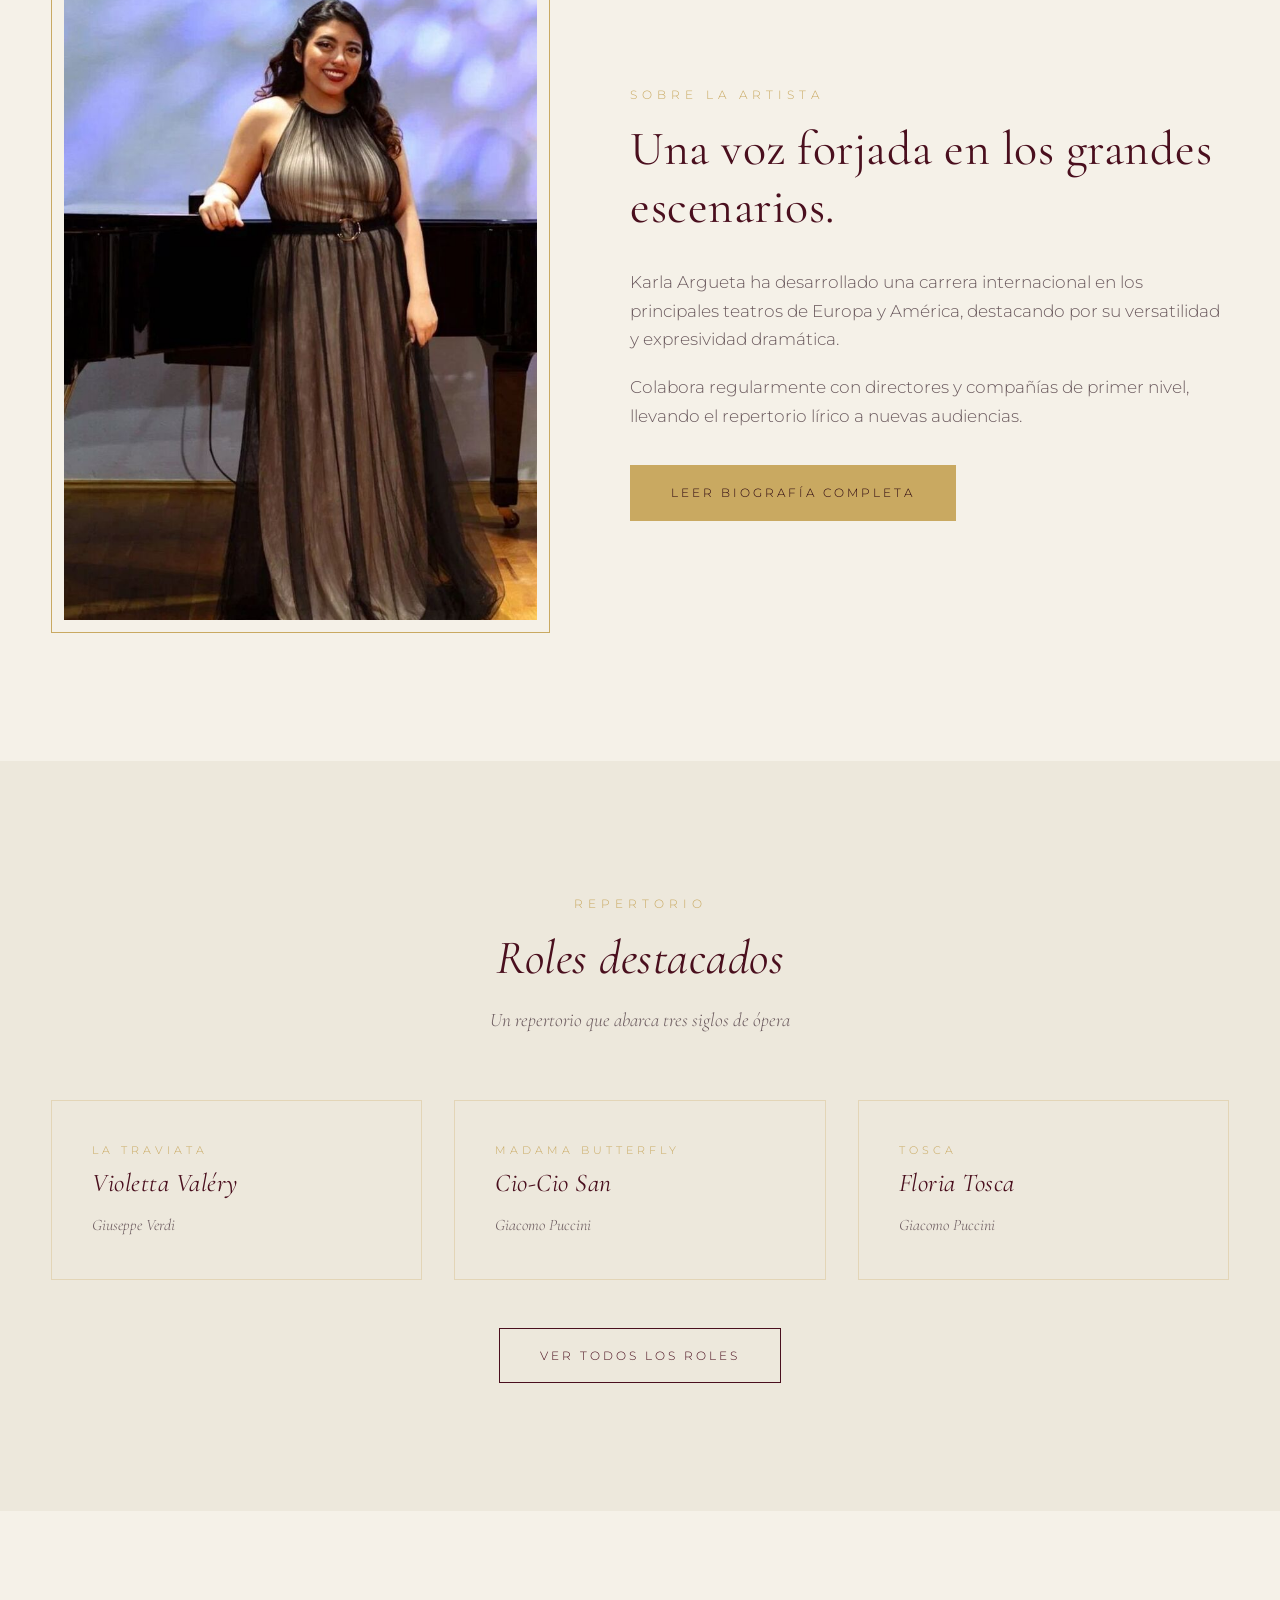
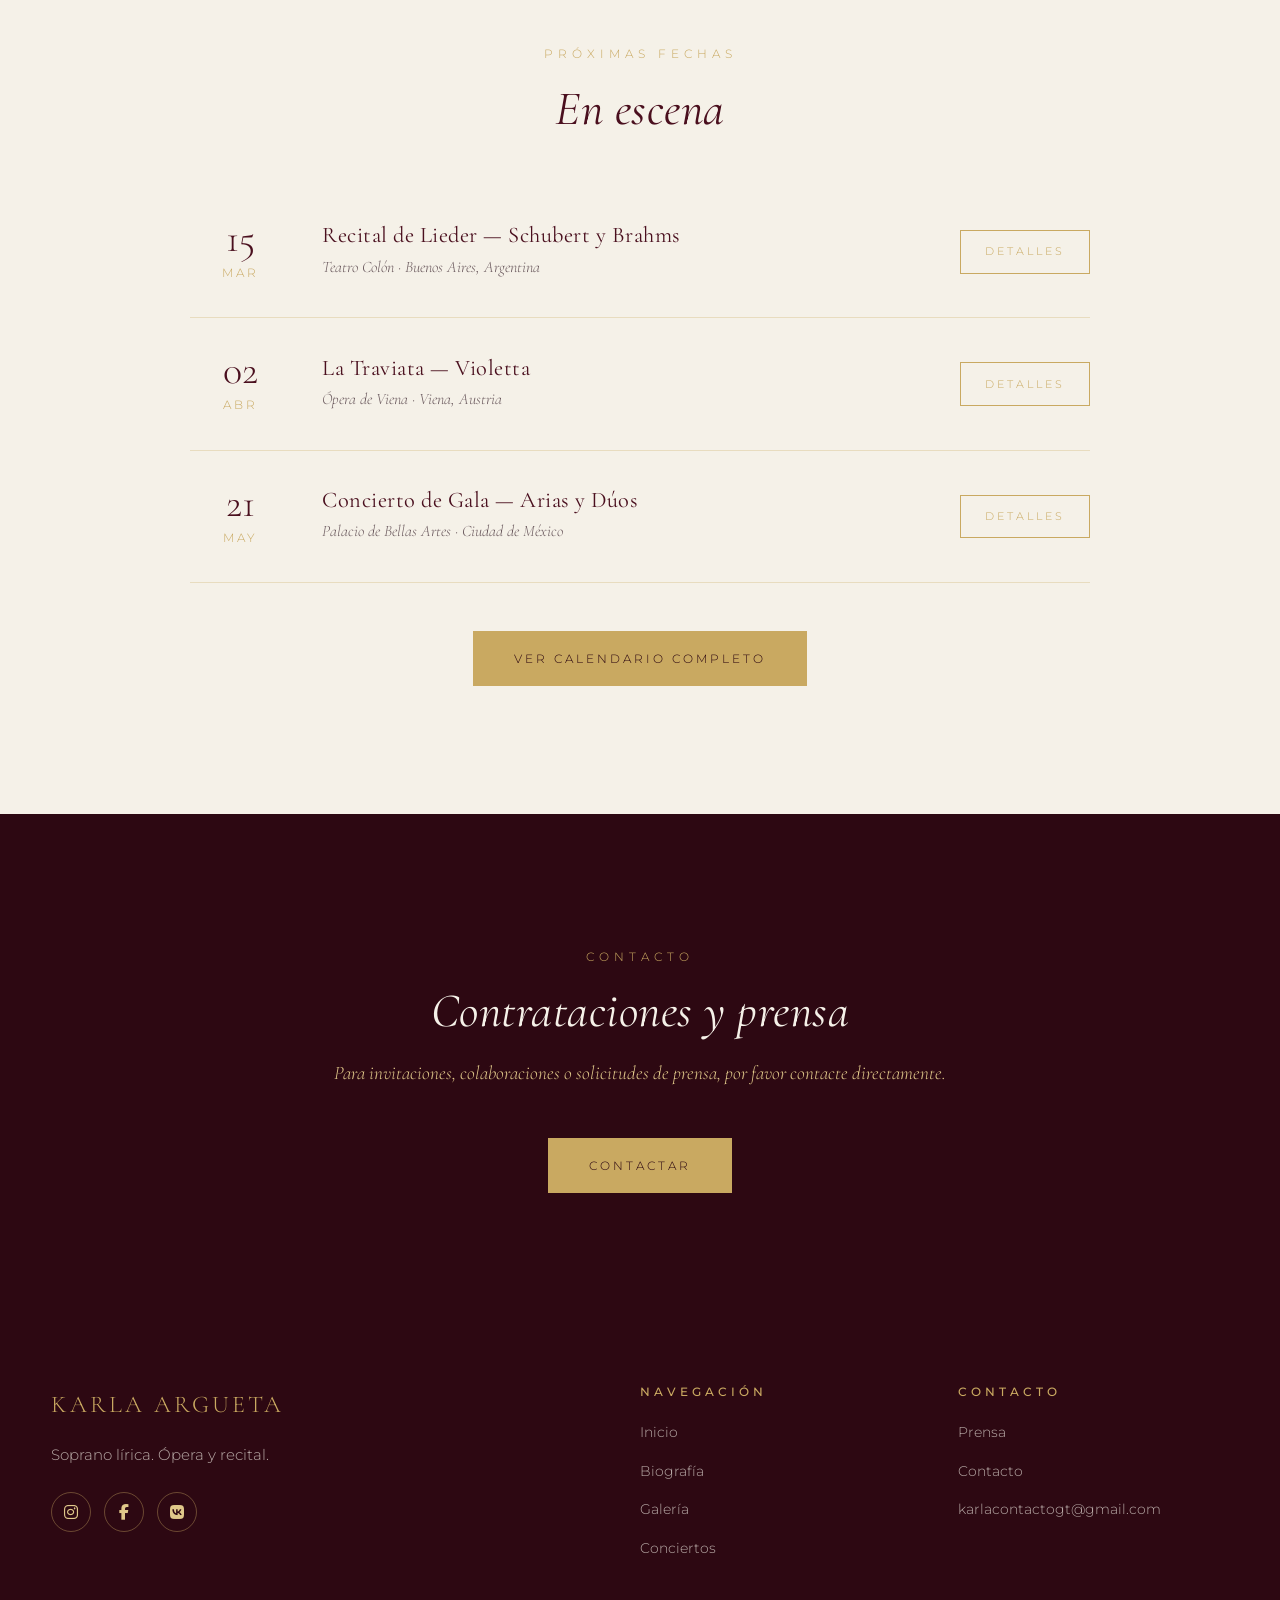
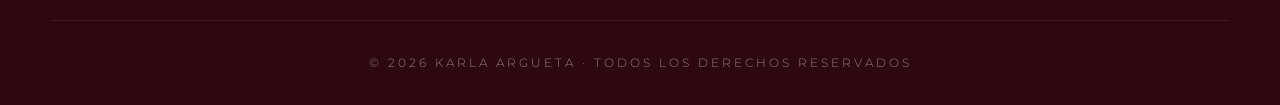
==== commit 1897d326: "modified api/contact.php & /index.html" ====
--- a/index.html
+++ b/index.html
@@ -982,14 +982,20 @@
             </a>
             <p>Soprano lírica. Ópera y recital.</p>
             <div class="social-icons">
-              <a href="#" aria-label="Instagram">
+              <a
+                href="https://www.instagram.com/karly.argueta_"
+                aria-label="Instagram"
+              >
                 <i class="fab fa-instagram"></i>
               </a>
-              <a href="#" aria-label="Facebook">
+              <a
+                href="https://www.facebook.com/karlita.celada"
+                aria-label="Facebook"
+              >
                 <i class="fab fa-facebook-f"></i>
               </a>
-              <a href="#" aria-label="YouTube">
-                <i class="fab fa-youtube"></i>
+              <a href="https://m.vk.ru/arguetaak" aria-label="Vkontakte">
+                <i class="fab fa-vk"></i>
               </a>
             </div>
           </div>
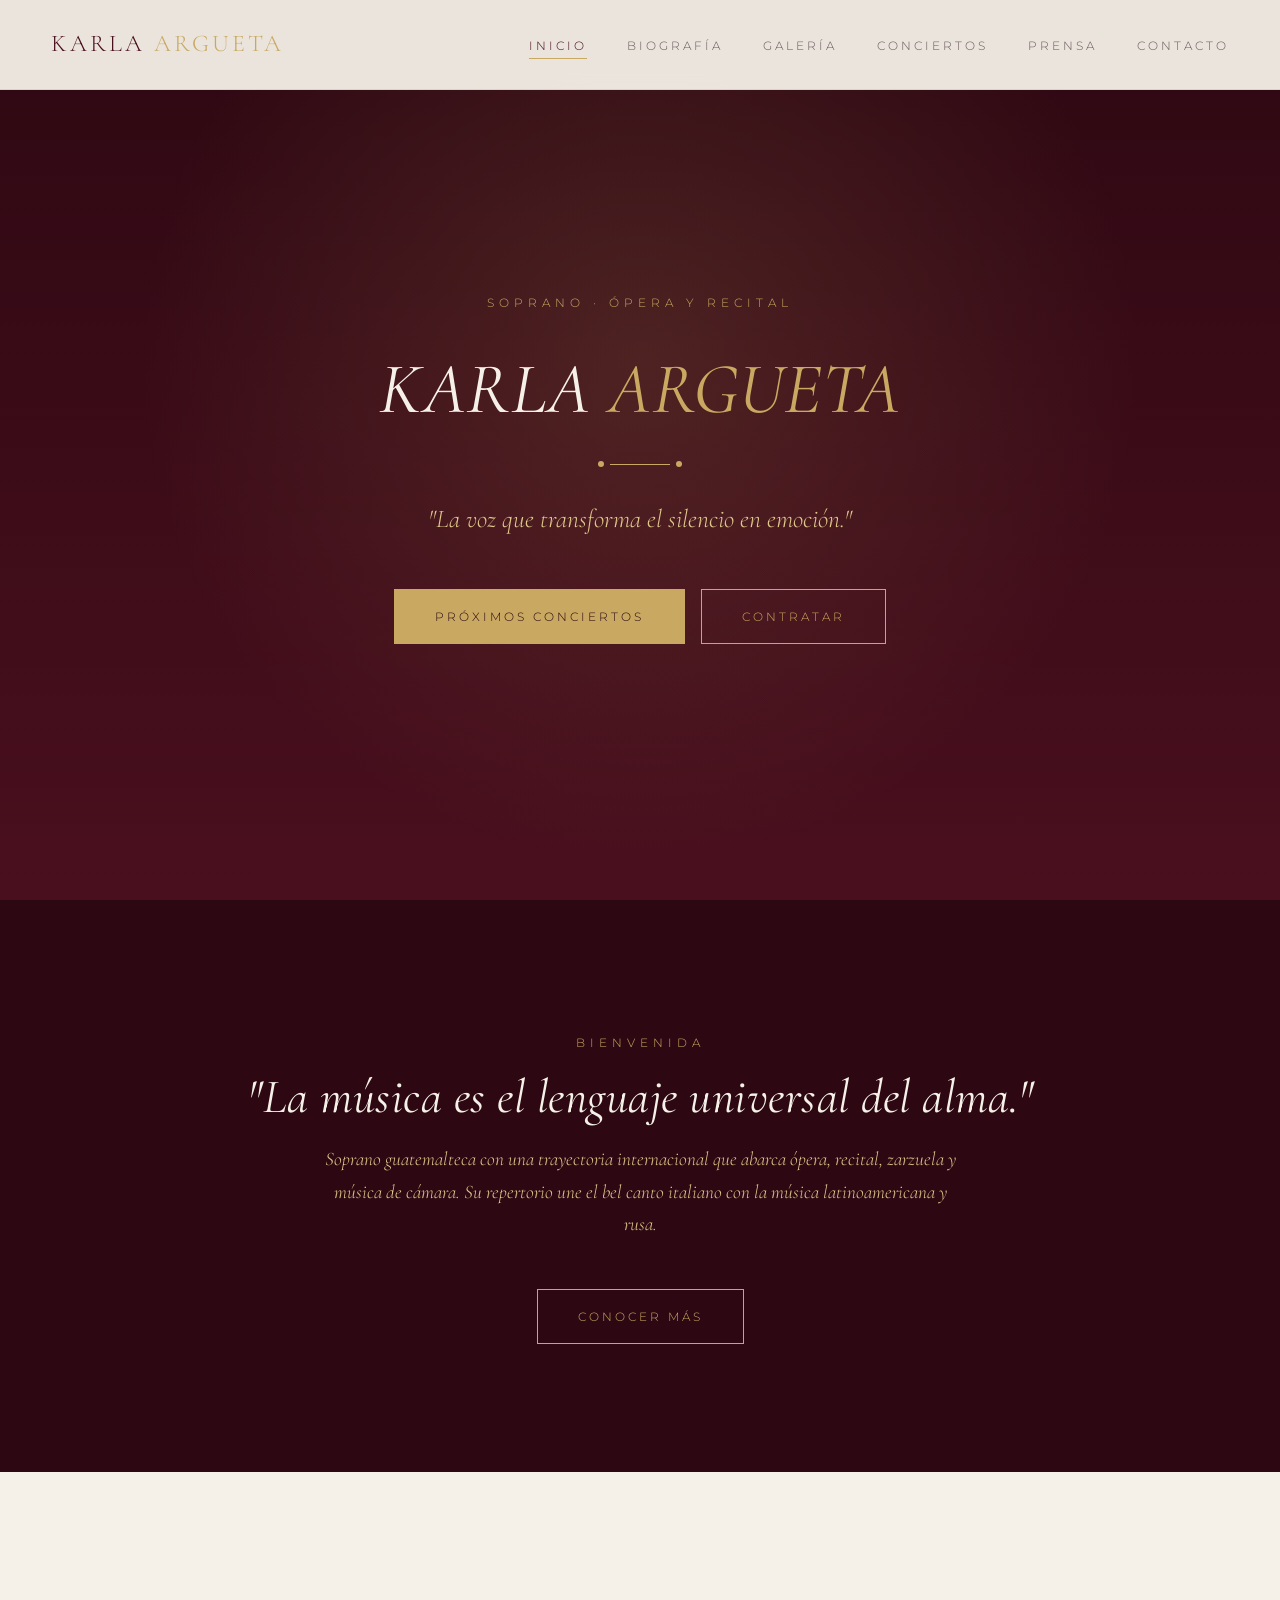
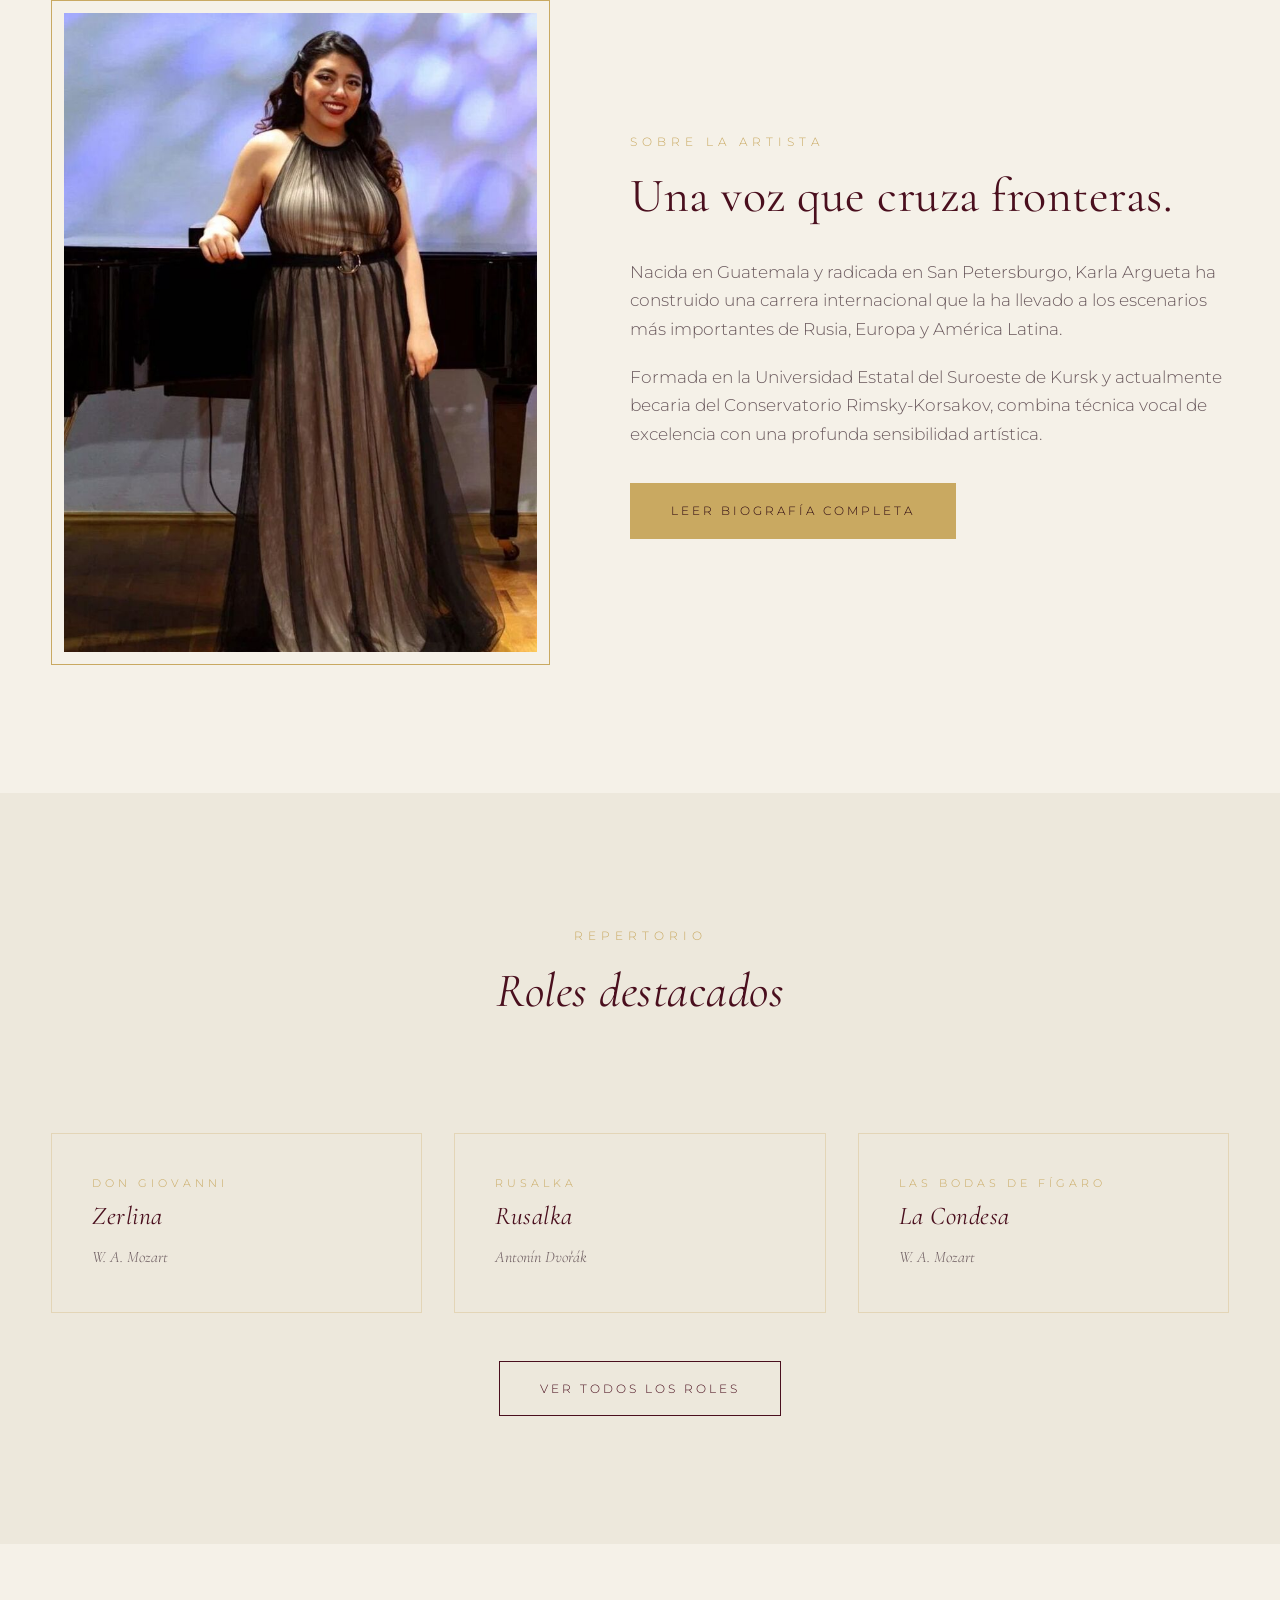
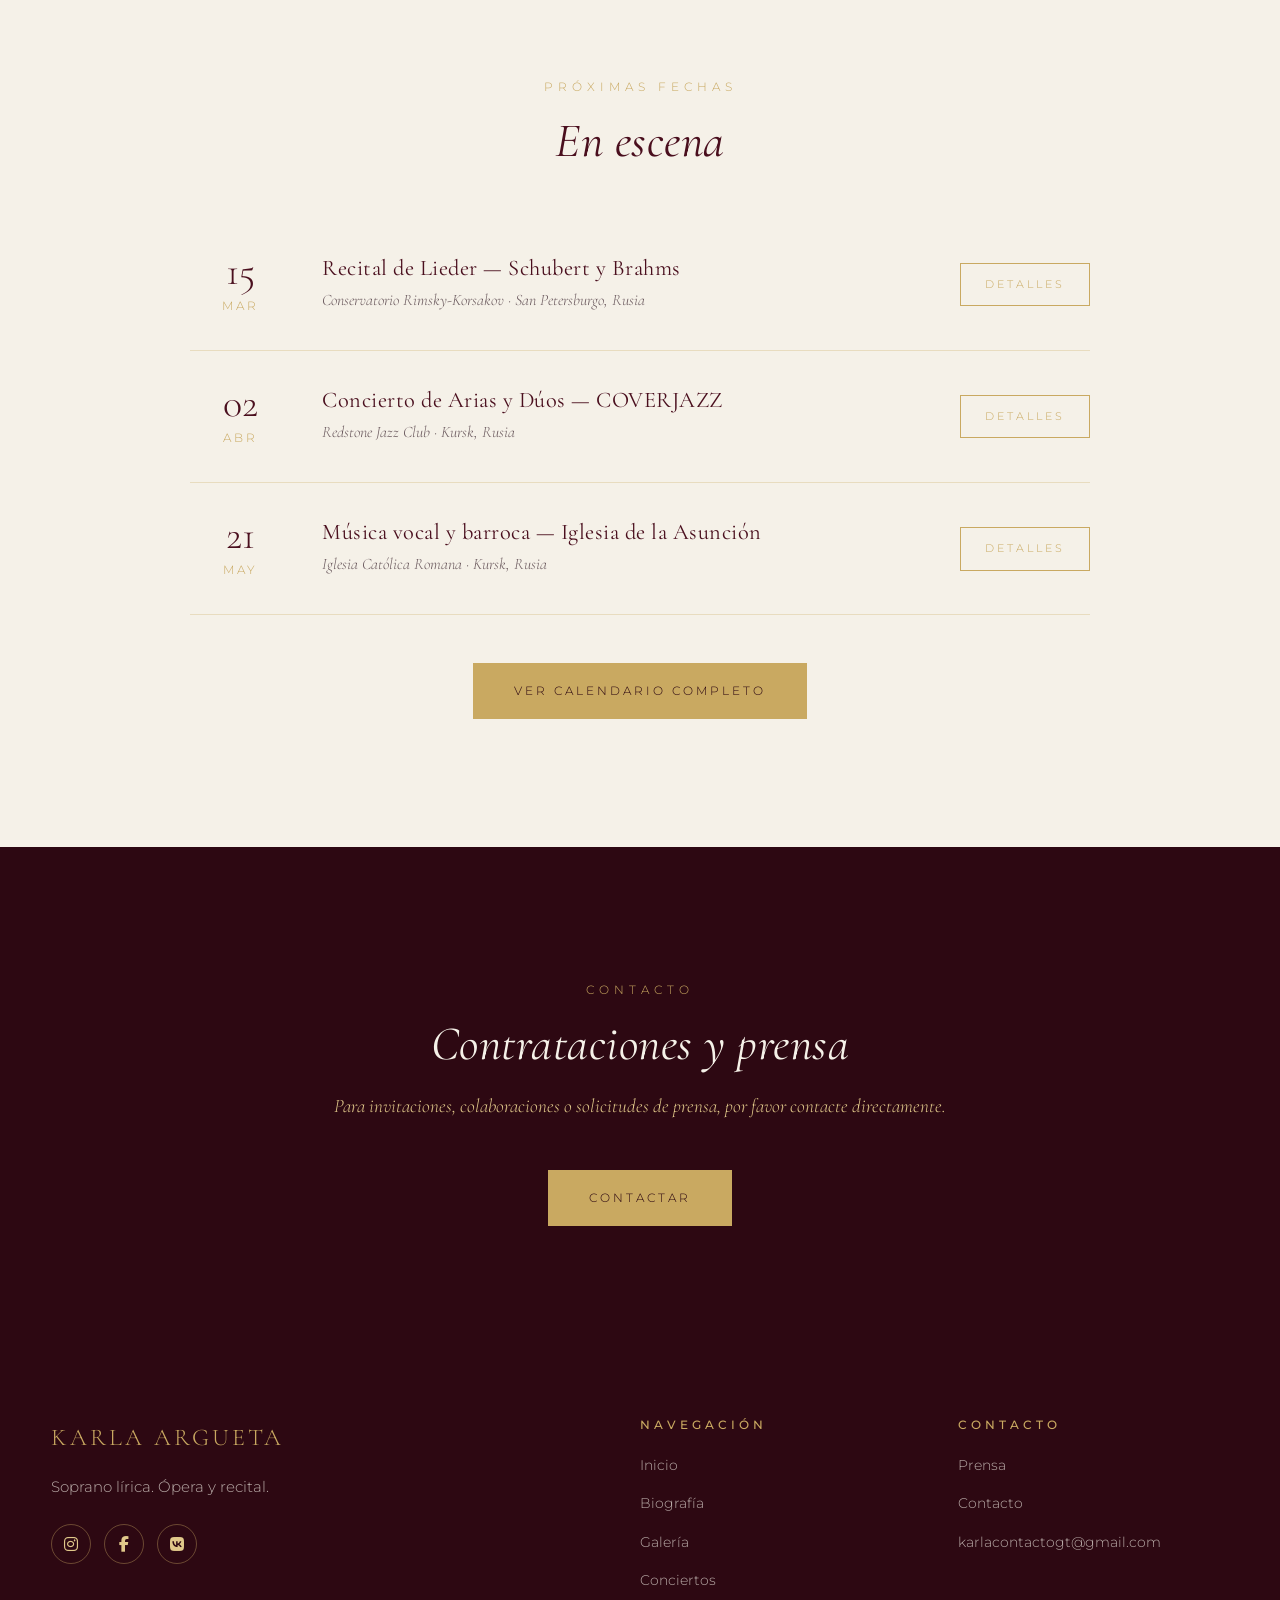
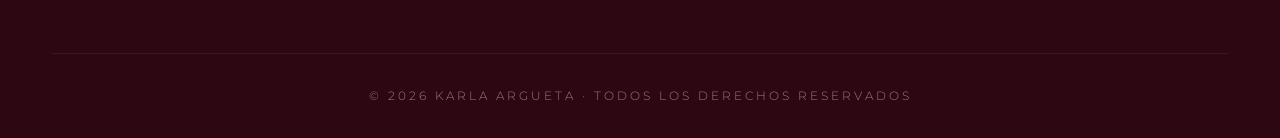
==== commit 0608b5a0: "Added info to index about the client" ====
--- a/index.html
+++ b/index.html
@@ -6,7 +6,7 @@
     <title>Karla Argueta — Soprano</title>
     <meta
       name="description"
-      content="Sitio oficial de Karla Argueta, soprano lírica. Biografía, próximos conciertos, galería y contacto."
+      content="Sitio oficial de Karla Argueta, soprano lírica guatemalteca. Biografía, conciertos, galería, prensa y contacto."
     />
     <link
       rel="icon"
@@ -83,14 +83,16 @@
                 class="section-title fade-in"
                 style="color: var(--cream); font-style: italic"
               >
-                "La ópera es la vida en su forma más pura."
+                "La música es el lenguaje universal del alma."
               </h2>
               <p
                 class="section-subtitle fade-in"
                 style="color: var(--gold-light); margin: 1rem auto 3rem"
               >
-                Soprano lírica con una trayectoria internacional. Su repertorio
-                abarca desde el bel canto italiano hasta la ópera contemporánea.
+                Soprano guatemalteca con una trayectoria internacional que
+                abarca ópera, recital, zarzuela y música de cámara. Su
+                repertorio une el bel canto italiano con la música
+                latinoamericana y rusa.
               </p>
               <a
                 href="#biography"
@@ -110,15 +112,17 @@
             </div>
             <div class="bio-text fade-in">
               <span class="eyebrow">Sobre la artista</span>
-              <h2>Una voz forjada en los grandes escenarios.</h2>
+              <h2>Una voz que cruza fronteras.</h2>
               <p>
-                Karla Argueta ha desarrollado una carrera internacional en los
-                principales teatros de Europa y América, destacando por su
-                versatilidad y expresividad dramática.
+                Nacida en Guatemala y radicada en San Petersburgo, Karla Argueta
+                ha construido una carrera internacional que la ha llevado a los
+                escenarios más importantes de Rusia, Europa y América Latina.
               </p>
               <p>
-                Colabora regularmente con directores y compañías de primer
-                nivel, llevando el repertorio lírico a nuevas audiencias.
+                Formada en la Universidad Estatal del Suroeste de Kursk y
+                actualmente becaria del Conservatorio Rimsky-Korsakov, combina
+                técnica vocal de excelencia con una profunda sensibilidad
+                artística.
               </p>
               <a
                 href="#biography"
@@ -146,29 +150,30 @@
                 class="section-subtitle fade-in"
                 style="margin: 1rem auto 4rem"
               >
-                Un repertorio que abarca tres siglos de ópera
+                Un repertorio que abarca desde el Barroco hasta la música
+                contemporánea
               </p>
             </div>
             <div class="roles-grid">
               <div class="role-card fade-in" style="background: transparent">
-                <div class="opera">La Traviata</div>
-                <h3 style="color: var(--wine)">Violetta Valéry</h3>
+                <div class="opera">Don Giovanni</div>
+                <h3 style="color: var(--wine)">Zerlina</h3>
                 <div class="composer" style="color: var(--text-dim)">
-                  Giuseppe Verdi
+                  W. A. Mozart
                 </div>
               </div>
               <div class="role-card fade-in" style="background: transparent">
-                <div class="opera">Madama Butterfly</div>
-                <h3 style="color: var(--wine)">Cio-Cio San</h3>
+                <div class="opera">Rusalka</div>
+                <h3 style="color: var(--wine)">Rusalka</h3>
                 <div class="composer" style="color: var(--text-dim)">
-                  Giacomo Puccini
+                  Antonín Dvořák
                 </div>
               </div>
               <div class="role-card fade-in" style="background: transparent">
-                <div class="opera">Tosca</div>
-                <h3 style="color: var(--wine)">Floria Tosca</h3>
+                <div class="opera">Las bodas de Fígaro</div>
+                <h3 style="color: var(--wine)">La Condesa</h3>
                 <div class="composer" style="color: var(--text-dim)">
-                  Giacomo Puccini
+                  W. A. Mozart
                 </div>
               </div>
             </div>
@@ -205,7 +210,7 @@
                 <div class="concert-info">
                   <h3>Recital de Lieder — Schubert y Brahms</h3>
                   <div class="venue">
-                    Teatro Colón · Buenos Aires, Argentina
+                    Conservatorio Rimsky-Korsakov · San Petersburgo, Rusia
                   </div>
                 </div>
                 <a
@@ -222,8 +227,8 @@
                   <span class="month">Abr</span>
                 </div>
                 <div class="concert-info">
-                  <h3>La Traviata — Violetta</h3>
-                  <div class="venue">Ópera de Viena · Viena, Austria</div>
+                  <h3>Concierto de Arias y Dúos — COVERJAZZ</h3>
+                  <div class="venue">Redstone Jazz Club · Kursk, Rusia</div>
                 </div>
                 <a
                   href="#concerts"
@@ -239,9 +244,9 @@
                   <span class="month">May</span>
                 </div>
                 <div class="concert-info">
-                  <h3>Concierto de Gala — Arias y Dúos</h3>
+                  <h3>Música vocal y barroca — Iglesia de la Asunción</h3>
                   <div class="venue">
-                    Palacio de Bellas Artes · Ciudad de México
+                    Iglesia Católica Romana · Kursk, Rusia
                   </div>
                 </div>
                 <a
@@ -305,36 +310,51 @@
             </div>
             <div class="bio-text fade-in">
               <span class="eyebrow">Trayectoria</span>
-              <h2>Una vida dedicada al bel canto.</h2>
+              <h2>Una vida dedicada al canto.</h2>
               <p>
-                <strong>Karla Argueta</strong>
-                inició su formación musical en 2008 en la Escuela Municipal de
-                Música de Guatemala y estudió canto lírico con el maestro
-                italiano Massimo Pezzutti desde 2014. Ha integrado diversos
-                coros, como el Coro Municipal Infantil, el Coro Femenino
-                Kenosis, el Coro Universitario USAC y el Coro Mundial de Jóvenes
-                de la JMJ en Panamá (2019). Desde 2017 formó parte de la
-                compañía de ópera guatemalteca "Querido Arte", participando en
-                producciones como "Elixir de Amor", "La Boheme" y "La Traviata".
+                <strong>Karla Mariana Celada Argueta</strong>
+                inició sus estudios musicales en 2008 en la Escuela Municipal de
+                Música de Guatemala. En 2014 comenzó su formación en canto
+                lírico con el maestro italiano Massimo Pezzutti en la Asociación
+                Cultural "EnCanto", participando en diversos conciertos para la
+                Embajada de Italia y el Instituto Italiano de Cultura en
+                Guatemala.
               </p>
               <p>
-                En 2020 recibió una beca de la Embajada de Rusia en Guatemala
-                para estudiar Canto académico en la Universidad Estatal del
-                Suroeste en Kursk, donde obtuvo su licenciatura en Artes vocales
-                con especialización en pedagogía musical. Ha recibido clases
-                magistrales de reconocidos maestros y cantantes como Adriana
-                Gonzales, Katherine Colmenares, Margot Pares Reyna, Pamela
-                Morales y Mario Chang.
+                Ha formado parte de diversos grupos corales, entre ellos el Coro
+                Municipal Infantil (2010-2014), el Coro Femenino Kenosis (2015),
+                el Coro Comunitario Guatemalteco en conciertos de
+                <em>El Mesías</em>
+                de Händel bajo la dirección de Jonathan Griffith y Heber Morales
+                (2015-2019), el Coro Universitario USAC (2019) y el Coro Mundial
+                de Jóvenes de la JMJ en Panamá (2019).
               </p>
               <p>
-                Entre sus logros destacan el Gran Prix del concurso "Orgullo de
-                la Tierra del Ruiseñor", el primer lugar en el Festival "Sonidos
-                de Dutar" de Moscú y el tercer lugar en el IX Concurso
-                Internacional "Mundo de la Música". En 2023 representó a
-                Guatemala en el Foro Internacional de Cultura en San Petersburgo
-                y en 2024 fue delegada en el Festival Mundial de la Juventud y
-                el Foro «Eurasia Global». En 2025 recibió una beca para su
-                maestría en el Conservatorio Rimsky-Korsakov de San Petersburgo.
+                Desde 2017 formó parte de la compañía de ópera guatemalteca
+                "Querido Arte", participando como corista en las producciones
+                <em>Elixir de Amor</em>
+                (2017),
+                <em>La Bohème</em>
+                (2018) y
+                <em>La Traviata</em>
+                (2019), además de conciertos benéficos y recitales como solista.
+                Fue coordinadora y parte del staff del Opera Studio de la
+                compañía.
+              </p>
+              <p>
+                Gracias a la Embajada de Rusia en Guatemala, en 2020 recibió una
+                beca para estudiar Canto académico en la Universidad Estatal del
+                Suroeste en Kursk, donde obtuvo su licenciatura en Artes vocales
+                con especialización en pedagogía musical, bajo la tutela de la
+                Artista Honoraria de Rusia Irina Filippovna Starodubtseva.
+              </p>
+              <p>
+                Ha recibido clases magistrales de reconocidos maestros y
+                cantantes como Adriana Gonzales, Katherine Colmenares, Margot
+                Pares Reyna, Pamela Morales, Bryan Wagorn, Nimrod Pfeffer y el
+                tenor Mario Chang. En 2025 recibió una beca para continuar su
+                maestría en el reconocido Conservatorio Rimsky-Korsakov de San
+                Petersburgo.
               </p>
             </div>
           </div>
@@ -347,10 +367,10 @@
               class="section-title fade-in"
               style="color: var(--wine); font-style: italic"
             >
-              Roles principales
+              Roles y obras principales
             </h2>
             <p class="section-subtitle fade-in">
-              Un recorrido por los personajes que ha dado vida en escena
+              Un recorrido por los personajes y obras que ha interpretado
             </p>
 
             <div style="max-width: 900px; margin: 0 auto">
@@ -361,12 +381,12 @@
                 <h3
                   style="color: var(--wine); font-style: italic; margin-bottom: 0.5rem"
                 >
-                  Violetta Valéry
+                  Zerlina
                 </h3>
                 <p
                   style="color: var(--text-dim); font-family: var(--serif); font-style: italic"
                 >
-                  La Traviata — Giuseppe Verdi
+                  Don Giovanni — W. A. Mozart
                 </p>
               </div>
               <div
@@ -376,12 +396,12 @@
                 <h3
                   style="color: var(--wine); font-style: italic; margin-bottom: 0.5rem"
                 >
-                  Cio-Cio San
+                  La Condesa
                 </h3>
                 <p
                   style="color: var(--text-dim); font-family: var(--serif); font-style: italic"
                 >
-                  Madama Butterfly — Giacomo Puccini
+                  Las bodas de Fígaro — W. A. Mozart
                 </p>
               </div>
               <div
@@ -391,12 +411,12 @@
                 <h3
                   style="color: var(--wine); font-style: italic; margin-bottom: 0.5rem"
                 >
-                  Floria Tosca
+                  Rusalka
                 </h3>
                 <p
                   style="color: var(--text-dim); font-family: var(--serif); font-style: italic"
                 >
-                  Tosca — Giacomo Puccini
+                  Rusalka — Antonín Dvořák
                 </p>
               </div>
               <div
@@ -406,12 +426,12 @@
                 <h3
                   style="color: var(--wine); font-style: italic; margin-bottom: 0.5rem"
                 >
-                  Donna Anna
+                  Cleopatra
                 </h3>
                 <p
                   style="color: var(--text-dim); font-family: var(--serif); font-style: italic"
                 >
-                  Don Giovanni — W. A. Mozart
+                  Giulio Cesare — G. F. Händel
                 </p>
               </div>
               <div
@@ -421,24 +441,40 @@
                 <h3
                   style="color: var(--wine); font-style: italic; margin-bottom: 0.5rem"
                 >
-                  Micaëla
+                  Suzel
                 </h3>
                 <p
                   style="color: var(--text-dim); font-family: var(--serif); font-style: italic"
                 >
-                  Carmen — Georges Bizet
+                  L'amico Fritz — Pietro Mascagni
+                </p>
+              </div>
+              <div
+                style="padding: 2rem 0; border-bottom: 1px solid rgba(201, 169, 97, 0.3)"
+                class="fade-in"
+              >
+                <h3
+                  style="color: var(--wine); font-style: italic; margin-bottom: 0.5rem"
+                >
+                  Yolanta
+                </h3>
+                <p
+                  style="color: var(--text-dim); font-family: var(--serif); font-style: italic"
+                >
+                  Yolanta — P. I. Tchaikovsky
                 </p>
               </div>
               <div style="padding: 2rem 0" class="fade-in">
                 <h3
                   style="color: var(--wine); font-style: italic; margin-bottom: 0.5rem"
                 >
-                  Gilda
+                  Repertorio de cámara y canción
                 </h3>
                 <p
                   style="color: var(--text-dim); font-family: var(--serif); font-style: italic"
                 >
-                  Rigoletto — Giuseppe Verdi
+                  Schubert, Brahms, Debussy, Fauré, Grieg, Granados, Guastavino,
+                  Villa-Lobos, Rimsky-Korsakov, Tchaikovsky y R. Chamalé
                 </p>
               </div>
             </div>
@@ -468,7 +504,8 @@
                   >
                     2025
                   </span>
-                  — Beca para maestría en el Conservatorio Rimsky-Korsakov
+                  — Beca para maestría en el Conservatorio Rimsky-Korsakov de
+                  San Petersburgo
                 </p>
               </div>
               <div
@@ -482,7 +519,8 @@
                   >
                     2024
                   </span>
-                  — Delegada en el Festival Mundial de la Juventud (Rusia)
+                  — Delegada de Guatemala en el Festival Mundial de la Juventud
+                  (Sochi) y el Foro «Eurasia Global» (Oremburgo)
                 </p>
               </div>
               <div
@@ -496,8 +534,53 @@
                   >
                     2023
                   </span>
-                  — Representante de Guatemala en el Foro Internacional de
-                  Cultura (San Petersburgo)
+                  — Primer lugar en el VII Festival-Concurso Internacional
+                  «Sonidos de Dutar» (Moscú)
+                </p>
+              </div>
+              <div
+                style="padding: 1.5rem 0; border-bottom: 1px solid rgba(201, 169, 97, 0.2)"
+                class="fade-in"
+              >
+                <p style="color: var(--cream)">
+                  <span
+                    class="gold"
+                    style="font-family: var(--serif); font-size: 1.3rem"
+                  >
+                    2023
+                  </span>
+                  — Representante de Guatemala en el IX Foro Cultural
+                  Internacional de San Petersburgo
+                </p>
+              </div>
+              <div
+                style="padding: 1.5rem 0; border-bottom: 1px solid rgba(201, 169, 97, 0.2)"
+                class="fade-in"
+              >
+                <p style="color: var(--cream)">
+                  <span
+                    class="gold"
+                    style="font-family: var(--serif); font-size: 1.3rem"
+                  >
+                    2023
+                  </span>
+                  — Tercer lugar en el IX Concurso Internacional «Mundo de la
+                  Música»
+                </p>
+              </div>
+              <div
+                style="padding: 1.5rem 0; border-bottom: 1px solid rgba(201, 169, 97, 0.2)"
+                class="fade-in"
+              >
+                <p style="color: var(--cream)">
+                  <span
+                    class="gold"
+                    style="font-family: var(--serif); font-size: 1.3rem"
+                  >
+                    2022
+                  </span>
+                  — Gran Prix del concurso «Orgullo de la Tierra del Ruiseñor»
+                  (Filarmónica de Kursk)
                 </p>
               </div>
               <div style="padding: 1.5rem 0" class="fade-in">
@@ -509,7 +592,7 @@
                     2020
                   </span>
                   — Beca de la Embajada de Rusia en Guatemala para estudios en
-                  Kursk
+                  la Universidad Estatal del Suroeste (Kursk)
                 </p>
               </div>
             </div>
@@ -595,7 +678,7 @@
             <span class="eyebrow">Próximas fechas</span>
             <h1>Temporada 2026</h1>
             <p class="page-subtitle">
-              Próximas presentaciones en escenarios internacionales
+              Presentaciones en escenarios internacionales
             </p>
           </div>
         </div>
@@ -619,7 +702,7 @@
                 <div class="concert-info">
                   <h3>Recital de Lieder — Schubert y Brahms</h3>
                   <div class="venue">
-                    Teatro Colón · Buenos Aires, Argentina
+                    Conservatorio Rimsky-Korsakov · San Petersburgo, Rusia
                   </div>
                 </div>
                 <a href="#" class="btn btn-primary">Entradas</a>
@@ -630,8 +713,8 @@
                   <span class="month">Abr</span>
                 </div>
                 <div class="concert-info">
-                  <h3>La Traviata — Violetta</h3>
-                  <div class="venue">Ópera de Viena · Viena, Austria</div>
+                  <h3>Concierto de Arias y Dúos — COVERJAZZ</h3>
+                  <div class="venue">Redstone Jazz Club · Kursk, Rusia</div>
                 </div>
                 <a href="#" class="btn btn-primary">Entradas</a>
               </div>
@@ -641,9 +724,9 @@
                   <span class="month">May</span>
                 </div>
                 <div class="concert-info">
-                  <h3>Concierto de Gala — Arias y Dúos</h3>
+                  <h3>Música vocal y barroca</h3>
                   <div class="venue">
-                    Palacio de Bellas Artes · Ciudad de México
+                    Iglesia Católica Romana de la Asunción · Kursk, Rusia
                   </div>
                 </div>
                 <a href="#" class="btn btn-primary">Entradas</a>
@@ -654,8 +737,8 @@
                   <span class="month">Jun</span>
                 </div>
                 <div class="concert-info">
-                  <h3>Tosca — Floria Tosca</h3>
-                  <div class="venue">Teatro alla Scala · Milán, Italia</div>
+                  <h3>Recital de Cámara — Guastavino y Villa-Lobos</h3>
+                  <div class="venue">Galería Deineka · Kursk, Rusia</div>
                 </div>
                 <a href="#" class="btn btn-primary">Entradas</a>
               </div>
@@ -665,9 +748,9 @@
                   <span class="month">Jul</span>
                 </div>
                 <div class="concert-info">
-                  <h3>Madama Butterfly — Cio-Cio San</h3>
+                  <h3>Festival Latinoamericano «La Gozadera»</h3>
                   <div class="venue">
-                    Royal Opera House · Londres, Reino Unido
+                    Universidad Estatal de Belgorod · Belgorod, Rusia
                   </div>
                 </div>
                 <a href="#" class="btn btn-primary">Entradas</a>
@@ -683,7 +766,7 @@
               class="section-title fade-in"
               style="color: var(--wine); font-style: italic"
             >
-              Temporadas anteriores
+              Trayectoria destacada
             </h2>
 
             <div style="max-width: 900px; margin-top: 3rem">
@@ -698,7 +781,8 @@
                   2025
                 </span>
                 <p style="color: var(--text-dim); margin-top: 0.5rem">
-                  Gira por Sudamérica — 12 conciertos en 6 países
+                  Beca de maestría en el Conservatorio Rimsky-Korsakov (San
+                  Petersburgo)
                 </p>
               </div>
               <div
@@ -712,7 +796,23 @@
                   2024
                 </span>
                 <p style="color: var(--text-dim); margin-top: 0.5rem">
-                  Debut en el Metropolitan Opera de Nueva York
+                  Delegada de Guatemala en el Festival Mundial de la Juventud
+                  (Sochi) y el Foro «Eurasia Global»
+                </p>
+              </div>
+              <div
+                style="padding: 2rem 0; border-bottom: 1px solid rgba(201, 169, 97, 0.3)"
+                class="fade-in"
+              >
+                <span
+                  class="gold"
+                  style="font-family: var(--serif); font-size: 1.5rem; font-style: italic"
+                >
+                  2023
+                </span>
+                <p style="color: var(--text-dim); margin-top: 0.5rem">
+                  Representante de Guatemala en el IX Foro Cultural
+                  Internacional de San Petersburgo
                 </p>
               </div>
               <div style="padding: 2rem 0" class="fade-in">
@@ -720,10 +820,11 @@
                   class="gold"
                   style="font-family: var(--serif); font-size: 1.5rem; font-style: italic"
                 >
-                  2023
+                  2020
                 </span>
                 <p style="color: var(--text-dim); margin-top: 0.5rem">
-                  Residencia artística en la Ópera de Viena
+                  Beca de la Embajada de Rusia en Guatemala para estudios en la
+                  Universidad Estatal del Suroeste (Kursk)
                 </p>
               </div>
             </div>
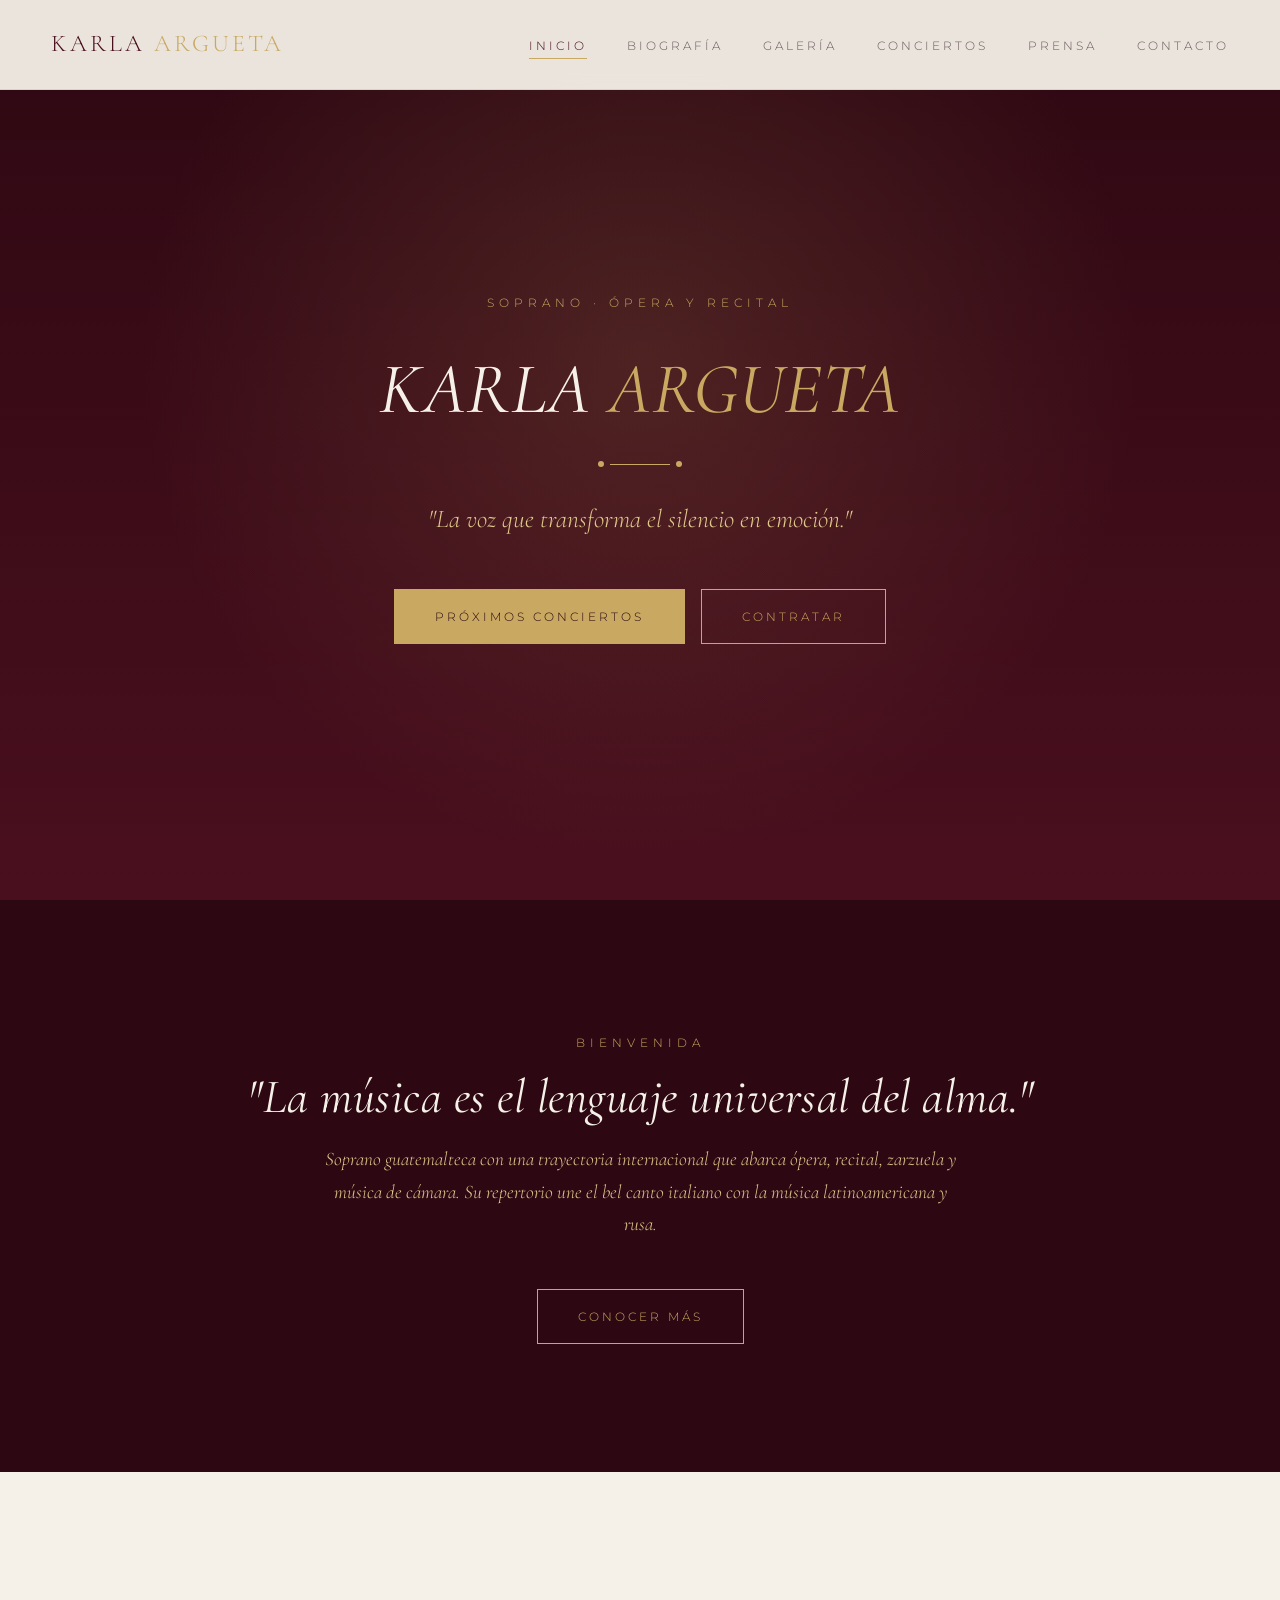
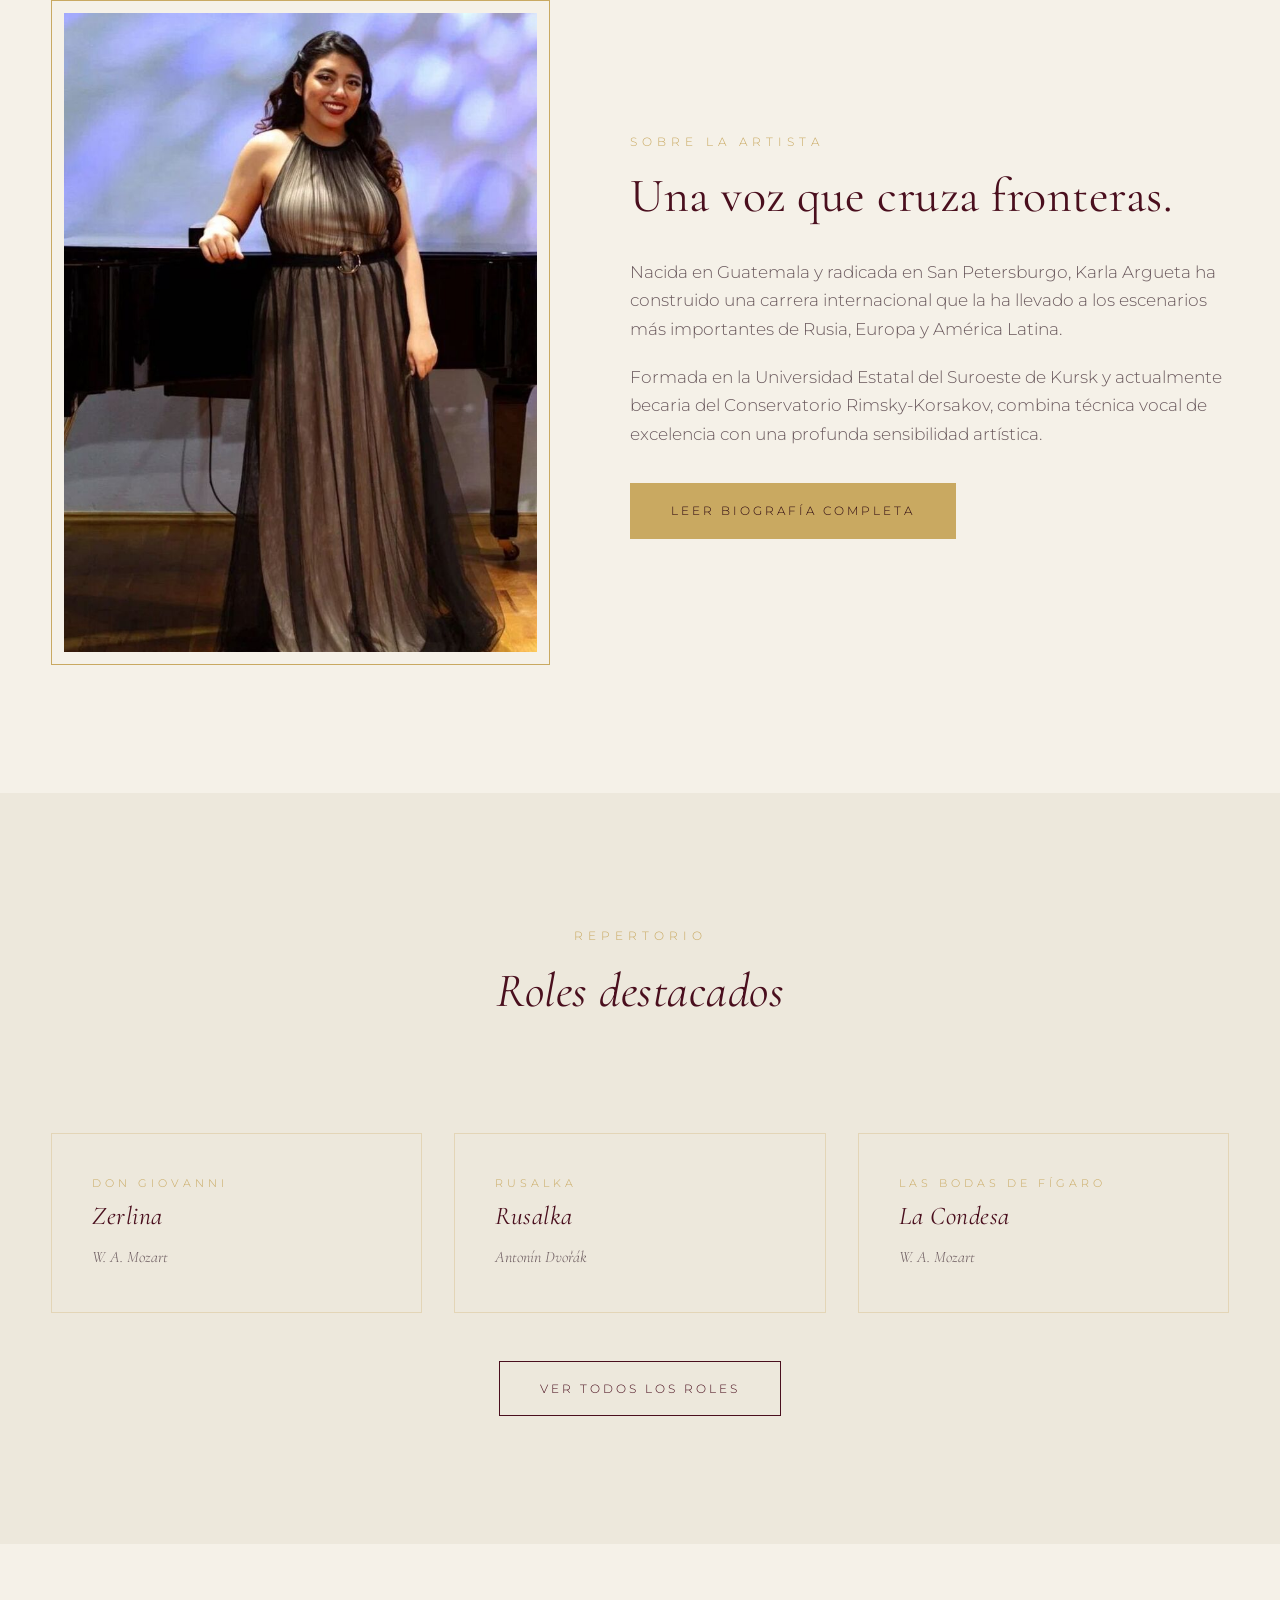
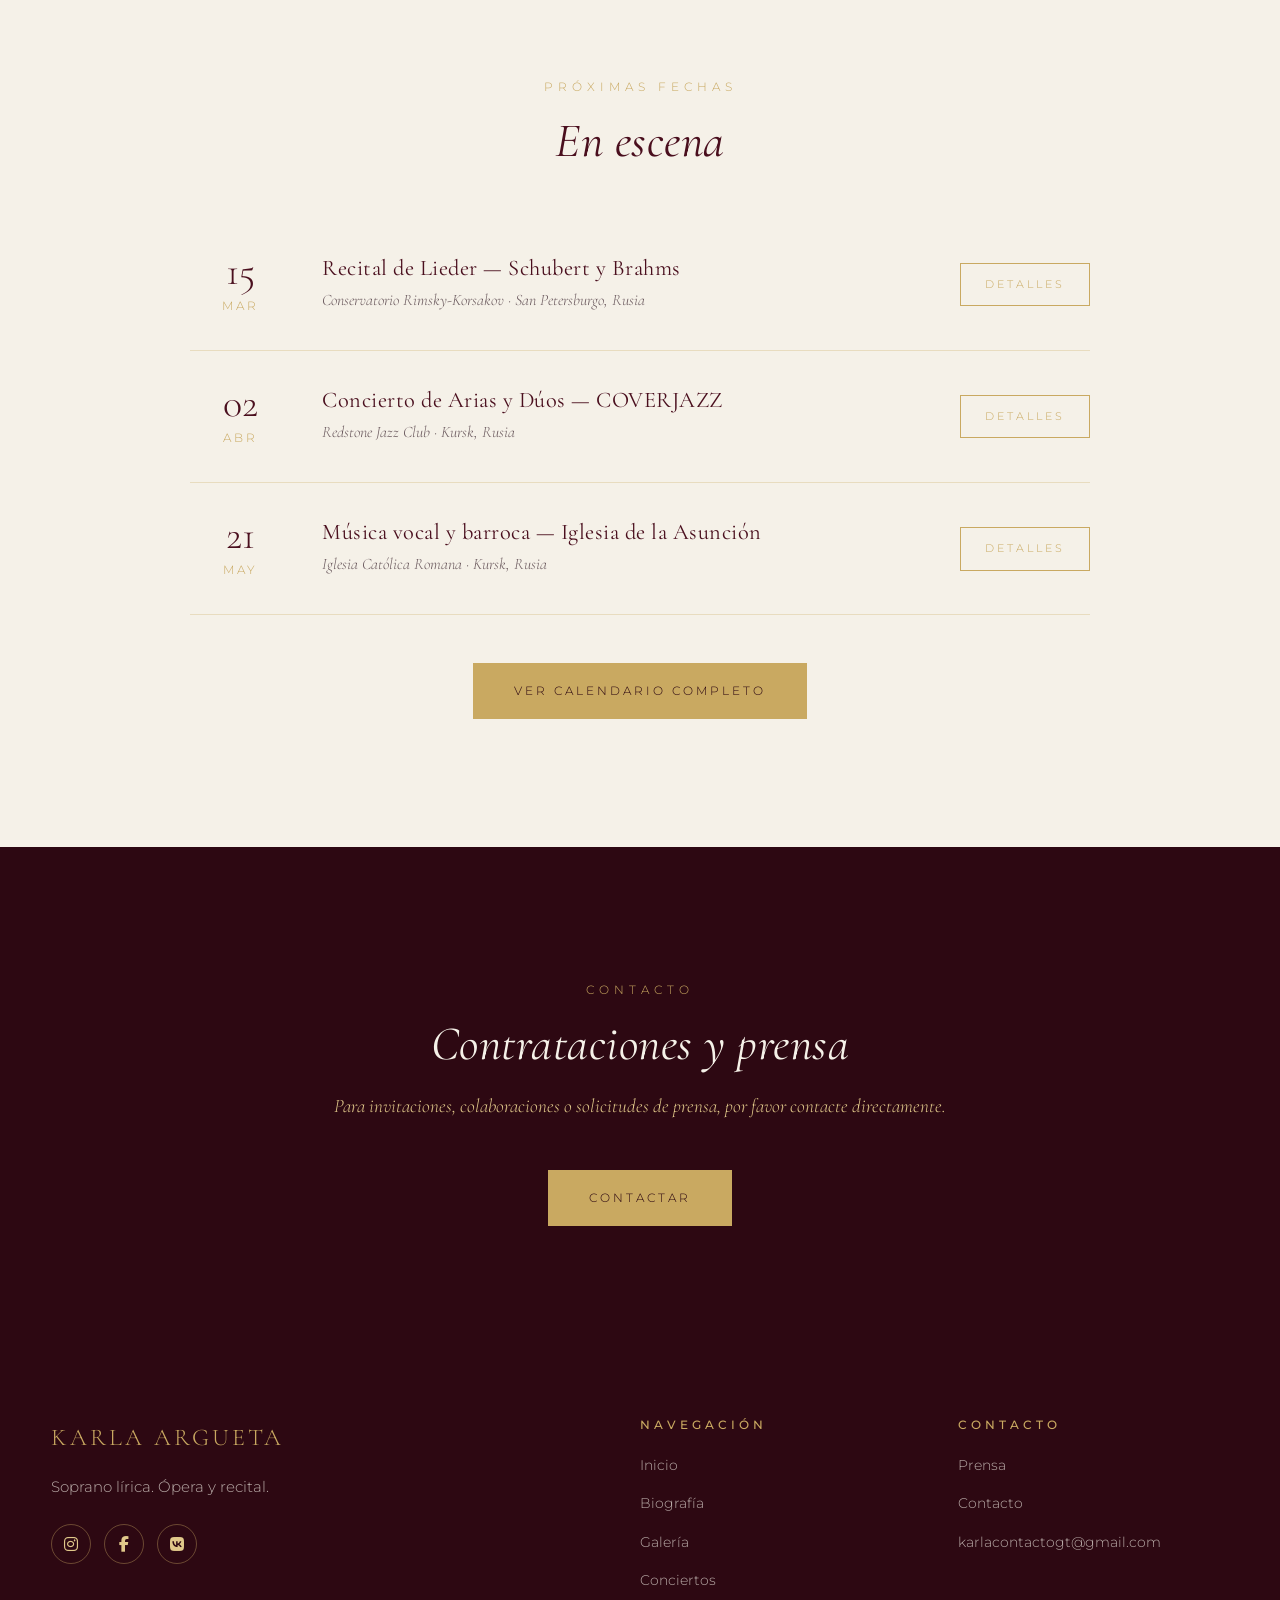
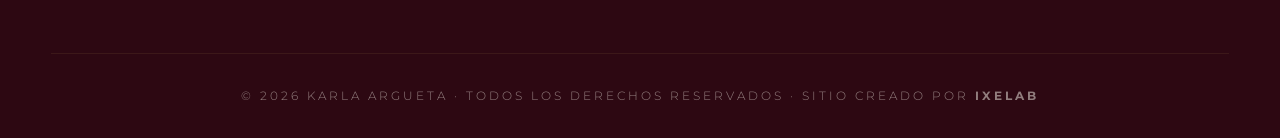
==== commit 9f97abab: "add ixelab snippet to footer" ====
--- a/index.html
+++ b/index.html
@@ -1123,7 +1123,16 @@
           </div>
         </div>
         <div class="footer-bottom">
-          © 2026 Karla Argueta · Todos los derechos reservados
+          © 2026 Karla Argueta · Todos los derechos reservados · Sitio creado
+          por
+          <a
+            href="https://ixelab.tech"
+            target="_blank"
+            rel="noopener"
+            class="site-credit"
+          >
+            <strong>IxeLab</strong>
+          </a>
         </div>
       </div>
     </footer>
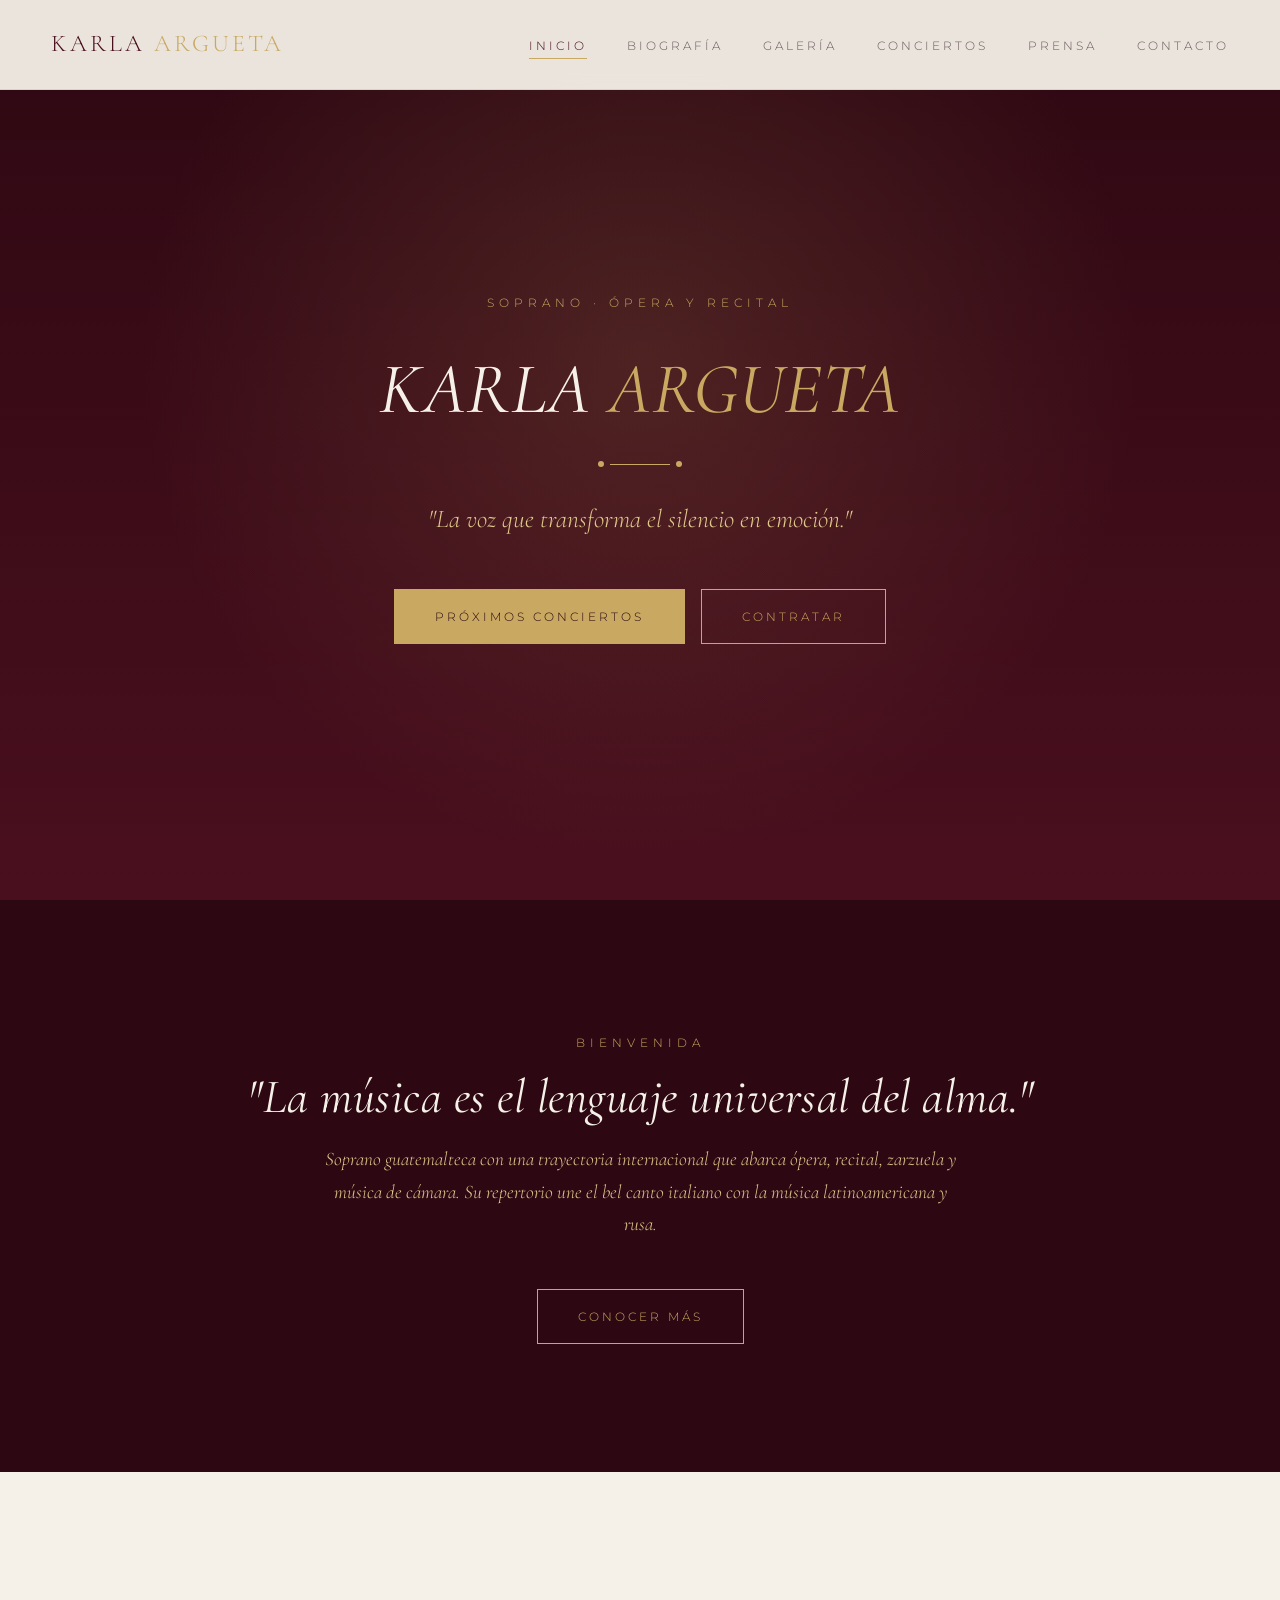
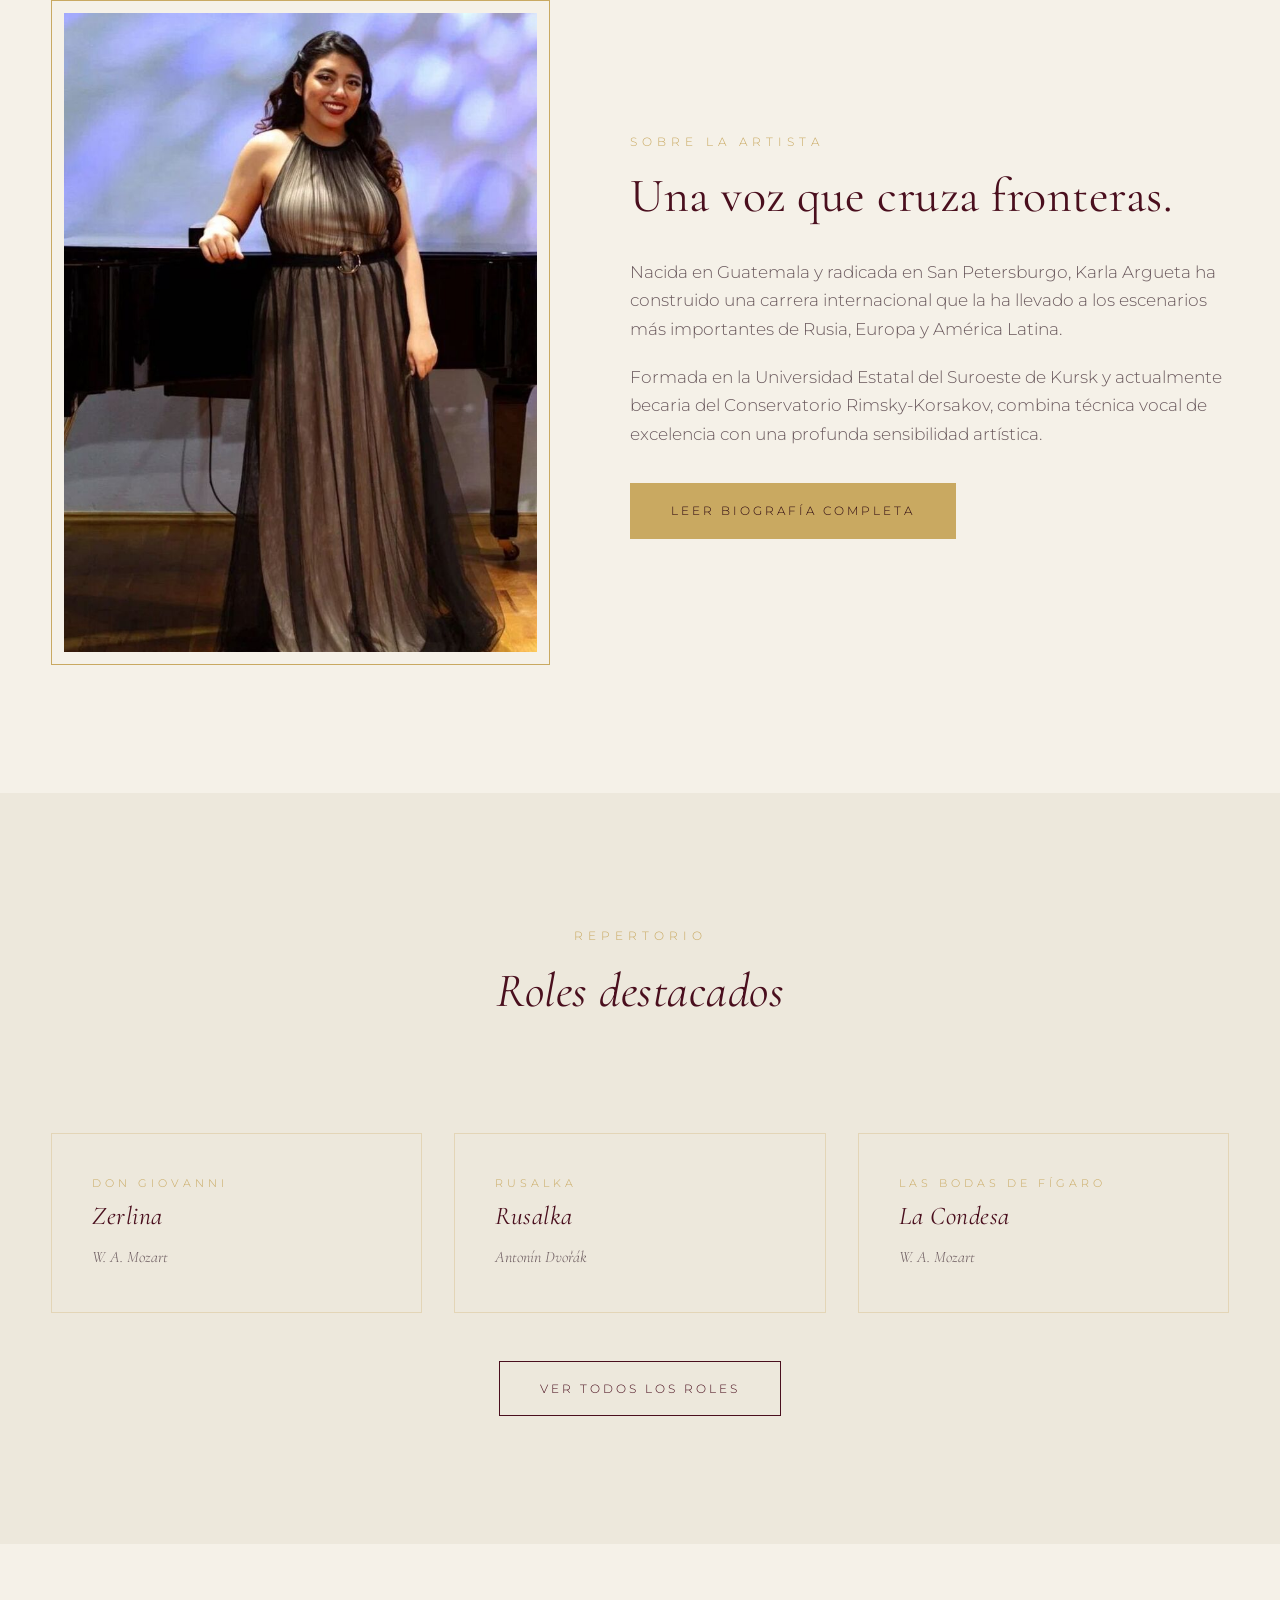
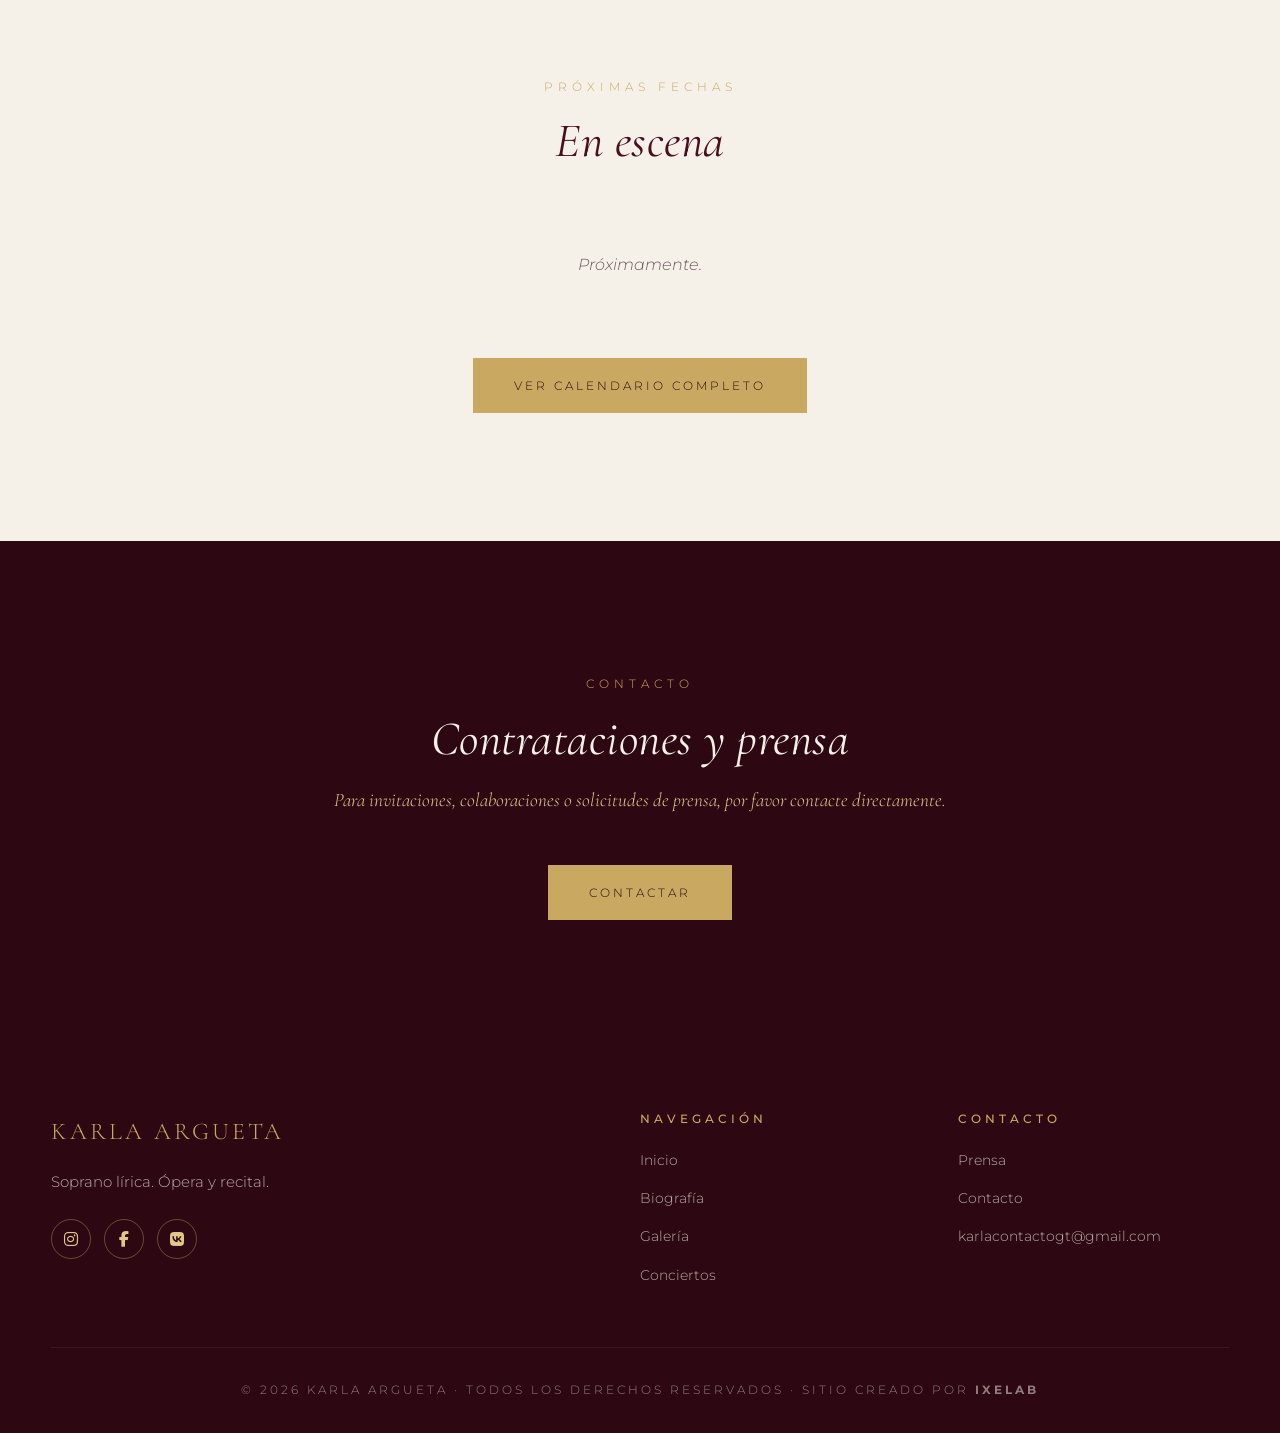
==== commit e16118ad: "add admin panel to add/delete content, php files and edited script.js & index.html files" ====
--- a/index.html
+++ b/index.html
@@ -201,63 +201,11 @@
                 En escena
               </h2>
             </div>
-            <div class="concert-list" style="margin-top: 3rem">
-              <div class="concert-item fade-in">
-                <div class="concert-date">
-                  <span class="day">15</span>
-                  <span class="month">Mar</span>
-                </div>
-                <div class="concert-info">
-                  <h3>Recital de Lieder — Schubert y Brahms</h3>
-                  <div class="venue">
-                    Conservatorio Rimsky-Korsakov · San Petersburgo, Rusia
-                  </div>
-                </div>
-                <a
-                  href="#concerts"
-                  data-link="concerts"
-                  class="btn btn-outline"
-                >
-                  Detalles
-                </a>
-              </div>
-              <div class="concert-item fade-in">
-                <div class="concert-date">
-                  <span class="day">02</span>
-                  <span class="month">Abr</span>
-                </div>
-                <div class="concert-info">
-                  <h3>Concierto de Arias y Dúos — COVERJAZZ</h3>
-                  <div class="venue">Redstone Jazz Club · Kursk, Rusia</div>
-                </div>
-                <a
-                  href="#concerts"
-                  data-link="concerts"
-                  class="btn btn-outline"
-                >
-                  Detalles
-                </a>
-              </div>
-              <div class="concert-item fade-in">
-                <div class="concert-date">
-                  <span class="day">21</span>
-                  <span class="month">May</span>
-                </div>
-                <div class="concert-info">
-                  <h3>Música vocal y barroca — Iglesia de la Asunción</h3>
-                  <div class="venue">
-                    Iglesia Católica Romana · Kursk, Rusia
-                  </div>
-                </div>
-                <a
-                  href="#concerts"
-                  data-link="concerts"
-                  class="btn btn-outline"
-                >
-                  Detalles
-                </a>
-              </div>
-            </div>
+            <div
+              class="concert-list"
+              id="homeConcertList"
+              style="margin-top: 3rem"
+            ></div>
             <div style="text-align: center; margin-top: 3rem">
               <a href="#concerts" data-link="concerts" class="btn btn-primary">
                 Ver calendario completo
@@ -614,59 +562,7 @@
 
         <div class="section">
           <div class="container">
-            <div class="gallery-grid">
-              <div class="gallery-item fade-in">
-                <img
-                  src="/images/gallery/gallery-01.jpg"
-                  alt="Producción de La Traviata"
-                />
-              </div>
-              <div class="gallery-item fade-in">
-                <img
-                  src="/images/gallery/gallery-02.jpg"
-                  alt="Recital en el Teatro Colón"
-                />
-              </div>
-              <div class="gallery-item fade-in">
-                <img
-                  src="/images/gallery/gallery-03.jpg"
-                  alt="Ensayo con orquesta"
-                />
-              </div>
-              <div class="gallery-item fade-in">
-                <img src="/images/gallery/gallery-04.jpg" alt="Backstage" />
-              </div>
-              <div class="gallery-item fade-in">
-                <img
-                  src="/images/gallery/gallery-05.jpg"
-                  alt="Madama Butterfly"
-                />
-              </div>
-              <div class="gallery-item fade-in">
-                <img
-                  src="/images/gallery/gallery-06.jpg"
-                  alt="Concierto de gala"
-                />
-              </div>
-              <div class="gallery-item fade-in">
-                <img
-                  src="/images/gallery/gallery-07.jpg"
-                  alt="Retrato de estudio"
-                />
-              </div>
-              <div class="gallery-item fade-in">
-                <img
-                  src="/images/gallery/gallery-08.jpg"
-                  alt="Ensayos generales"
-                />
-              </div>
-              <div class="gallery-item fade-in">
-                <img
-                  src="/images/gallery/gallery-09.jpg"
-                  alt="Función en Viena"
-                />
-              </div>
-            </div>
+            <div class="gallery-grid" id="galleryGrid"></div>
           </div>
         </div>
       </section>
@@ -693,69 +589,11 @@
               En escena
             </h2>
 
-            <div class="concert-list" style="margin-top: 3rem">
-              <div class="concert-item fade-in">
-                <div class="concert-date">
-                  <span class="day">15</span>
-                  <span class="month">Mar</span>
-                </div>
-                <div class="concert-info">
-                  <h3>Recital de Lieder — Schubert y Brahms</h3>
-                  <div class="venue">
-                    Conservatorio Rimsky-Korsakov · San Petersburgo, Rusia
-                  </div>
-                </div>
-                <a href="#" class="btn btn-primary">Entradas</a>
-              </div>
-              <div class="concert-item fade-in">
-                <div class="concert-date">
-                  <span class="day">02</span>
-                  <span class="month">Abr</span>
-                </div>
-                <div class="concert-info">
-                  <h3>Concierto de Arias y Dúos — COVERJAZZ</h3>
-                  <div class="venue">Redstone Jazz Club · Kursk, Rusia</div>
-                </div>
-                <a href="#" class="btn btn-primary">Entradas</a>
-              </div>
-              <div class="concert-item fade-in">
-                <div class="concert-date">
-                  <span class="day">21</span>
-                  <span class="month">May</span>
-                </div>
-                <div class="concert-info">
-                  <h3>Música vocal y barroca</h3>
-                  <div class="venue">
-                    Iglesia Católica Romana de la Asunción · Kursk, Rusia
-                  </div>
-                </div>
-                <a href="#" class="btn btn-primary">Entradas</a>
-              </div>
-              <div class="concert-item fade-in">
-                <div class="concert-date">
-                  <span class="day">08</span>
-                  <span class="month">Jun</span>
-                </div>
-                <div class="concert-info">
-                  <h3>Recital de Cámara — Guastavino y Villa-Lobos</h3>
-                  <div class="venue">Galería Deineka · Kursk, Rusia</div>
-                </div>
-                <a href="#" class="btn btn-primary">Entradas</a>
-              </div>
-              <div class="concert-item fade-in">
-                <div class="concert-date">
-                  <span class="day">12</span>
-                  <span class="month">Jul</span>
-                </div>
-                <div class="concert-info">
-                  <h3>Festival Latinoamericano «La Gozadera»</h3>
-                  <div class="venue">
-                    Universidad Estatal de Belgorod · Belgorod, Rusia
-                  </div>
-                </div>
-                <a href="#" class="btn btn-primary">Entradas</a>
-              </div>
-            </div>
+            <div
+              class="concert-list"
+              id="concertList"
+              style="margin-top: 3rem"
+            ></div>
           </div>
         </div>
 
@@ -846,7 +684,7 @@
 
         <div class="section">
           <div class="container">
-            <span class="eyebrow fade-in">Reseñas destacadas</span>
+            <span class="eyebrow fade-in">Cobertura mediática</span>
             <h2
               class="section-title fade-in"
               style="color: var(--wine); font-style: italic"
@@ -854,111 +692,11 @@
               En los medios
             </h2>
 
-            <div class="press-list" style="margin-top: 3rem">
-              <article class="press-item fade-in">
-                <div class="press-meta">
-                  <span class="press-outlet">The New York Times</span>
-                  <span class="press-date">Marzo 2025</span>
-                </div>
-                <h3>
-                  "Una Violetta de época: Karla Argueta conquista el Met."
-                </h3>
-                <p class="press-excerpt">
-                  "La soprano demostró un dominio vocal y dramático que rara vez
-                  se ve en los escenarios actuales. Su 'Addio del passato' dejó
-                  al público en silencio absoluto."
-                </p>
-                <a href="#" class="press-link">Leer reseña completa</a>
-              </article>
-
-              <article class="press-item fade-in">
-                <div class="press-meta">
-                  <span class="press-outlet">Opera Magazine</span>
-                  <span class="press-date">Enero 2025</span>
-                </div>
-                <h3>"La heredera de la gran tradición del bel canto."</h3>
-                <p class="press-excerpt">
-                  "Argueta posee una línea de canto impecable y una sensibilidad
-                  musical que la colocan en la primera línea de las sopranos
-                  líricas de su generación."
-                </p>
-                <a href="#" class="press-link">Leer reseña completa</a>
-              </article>
-
-              <article class="press-item fade-in">
-                <div class="press-meta">
-                  <span class="press-outlet">El País</span>
-                  <span class="press-date">Noviembre 2024</span>
-                </div>
-                <h3>"Karla Argueta: la voz que emociona sin artificios."</h3>
-                <p class="press-excerpt">
-                  "En tiempos de excesos escénicos, Argueta apuesta por la
-                  pureza vocal y la verdad dramática. Y gana."
-                </p>
-                <a href="#" class="press-link">Leer reseña completa</a>
-              </article>
-
-              <article class="press-item fade-in">
-                <div class="press-meta">
-                  <span class="press-outlet">Financial Times</span>
-                  <span class="press-date">Octubre 2024</span>
-                </div>
-                <h3>
-                  "Un recital de referencia: Schubert en manos de Argueta."
-                </h3>
-                <p class="press-excerpt">
-                  "Su lectura de los lieder de Schubert es de una intimidad y
-                  una inteligencia poco comunes. Un recital para el recuerdo."
-                </p>
-                <a href="#" class="press-link">Leer reseña completa</a>
-              </article>
-            </div>
-          </div>
-        </div>
-
-        <div class="section section-alt">
-          <div class="container">
-            <span class="eyebrow fade-in">Entrevistas</span>
-            <h2
-              class="section-title fade-in"
-              style="color: var(--wine); font-style: italic"
-            >
-              En conversación
-            </h2>
-
-            <div class="press-list" style="margin-top: 3rem">
-              <article
-                class="press-item fade-in"
-                style="border-color: rgba(201, 169, 97, 0.5)"
-              >
-                <div class="press-meta">
-                  <span class="press-outlet">BBC Radio 3</span>
-                  <span class="press-date">Febrero 2025</span>
-                </div>
-                <h3>"Conversación sobre el arte del bel canto"</h3>
-                <p class="press-excerpt">
-                  Entrevista en profundidad sobre su aproximación al repertorio
-                  italiano y su visión de la ópera contemporánea.
-                </p>
-                <a href="#" class="press-link">Escuchar entrevista</a>
-              </article>
-
-              <article
-                class="press-item fade-in"
-                style="border-color: rgba(201, 169, 97, 0.5)"
-              >
-                <div class="press-meta">
-                  <span class="press-outlet">Gramophone</span>
-                  <span class="press-date">Diciembre 2024</span>
-                </div>
-                <h3>"Karla Argueta: entre la tradición y la modernidad"</h3>
-                <p class="press-excerpt">
-                  La soprano reflexiona sobre su carrera, sus influencias y los
-                  desafíos del repertorio operístico actual.
-                </p>
-                <a href="#" class="press-link">Leer entrevista</a>
-              </article>
-            </div>
+            <div
+              class="press-list"
+              id="pressList"
+              style="margin-top: 3rem"
+            ></div>
           </div>
         </div>
 
